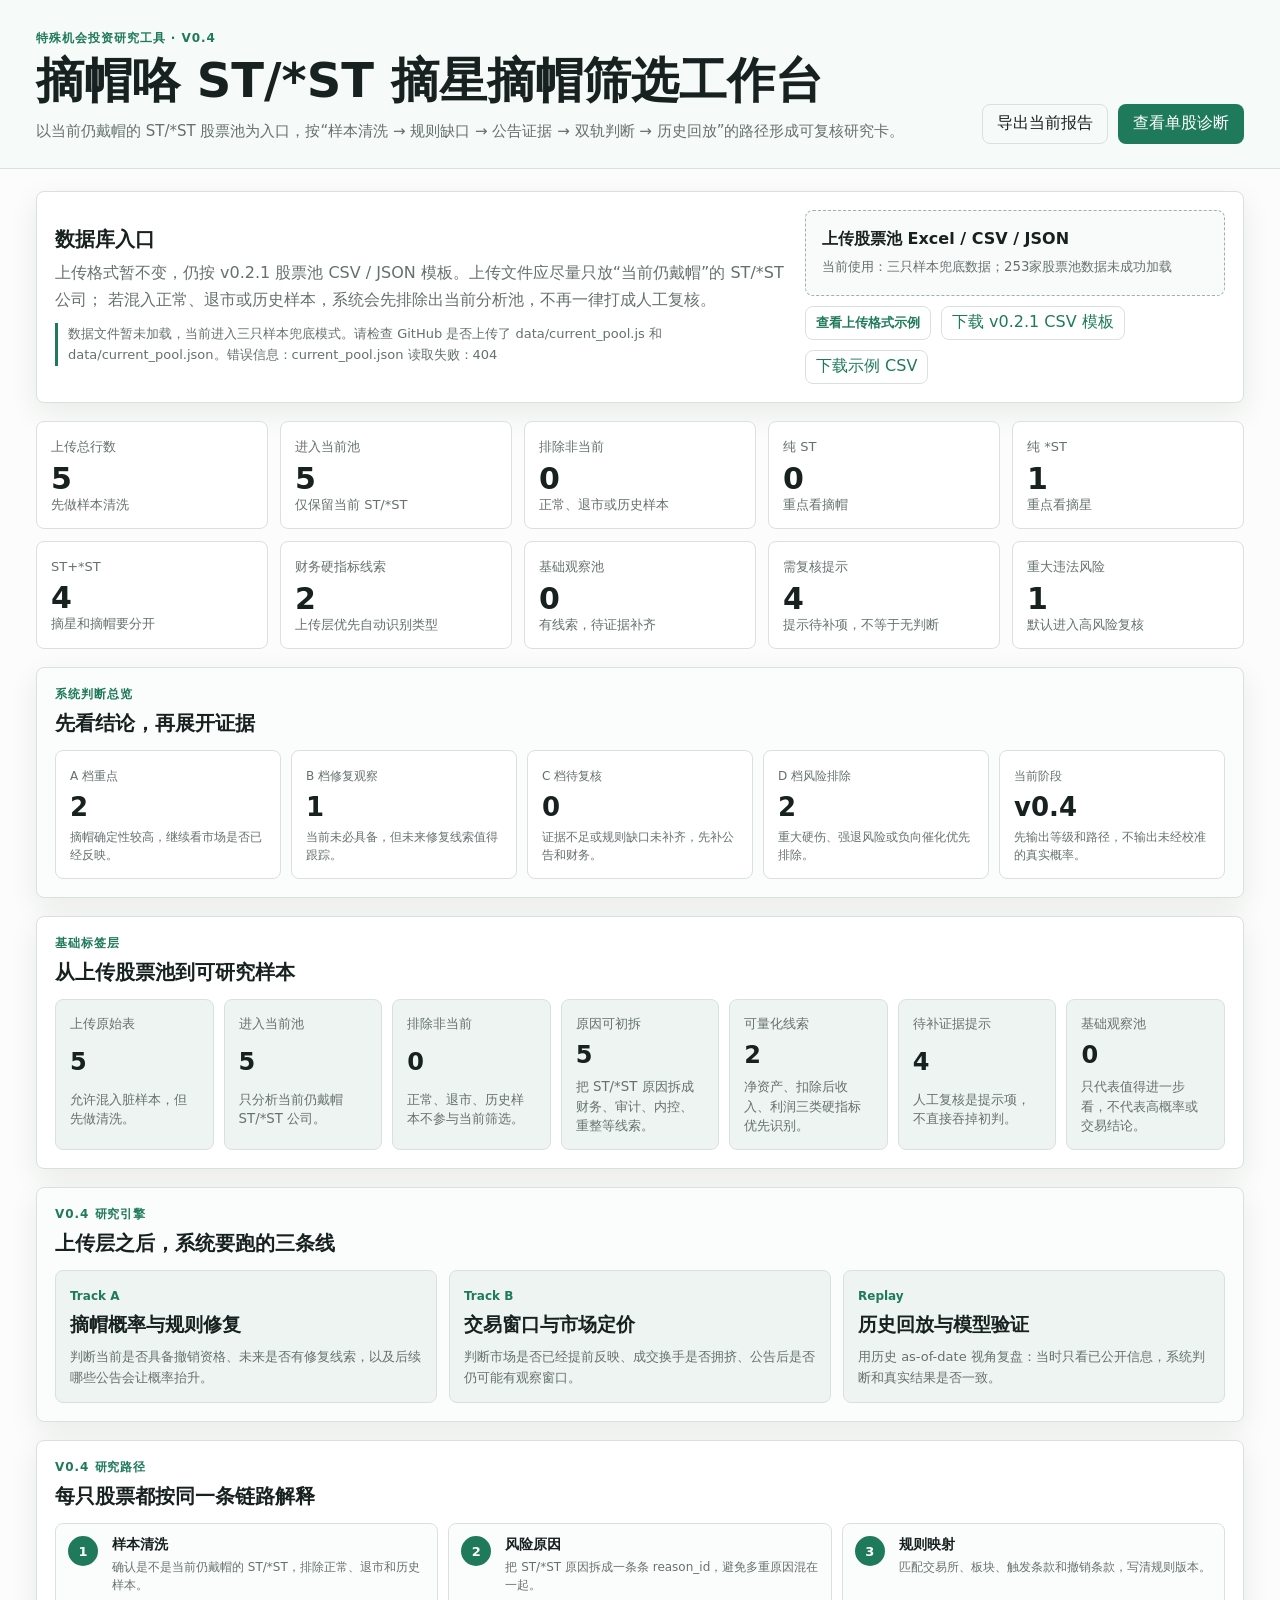
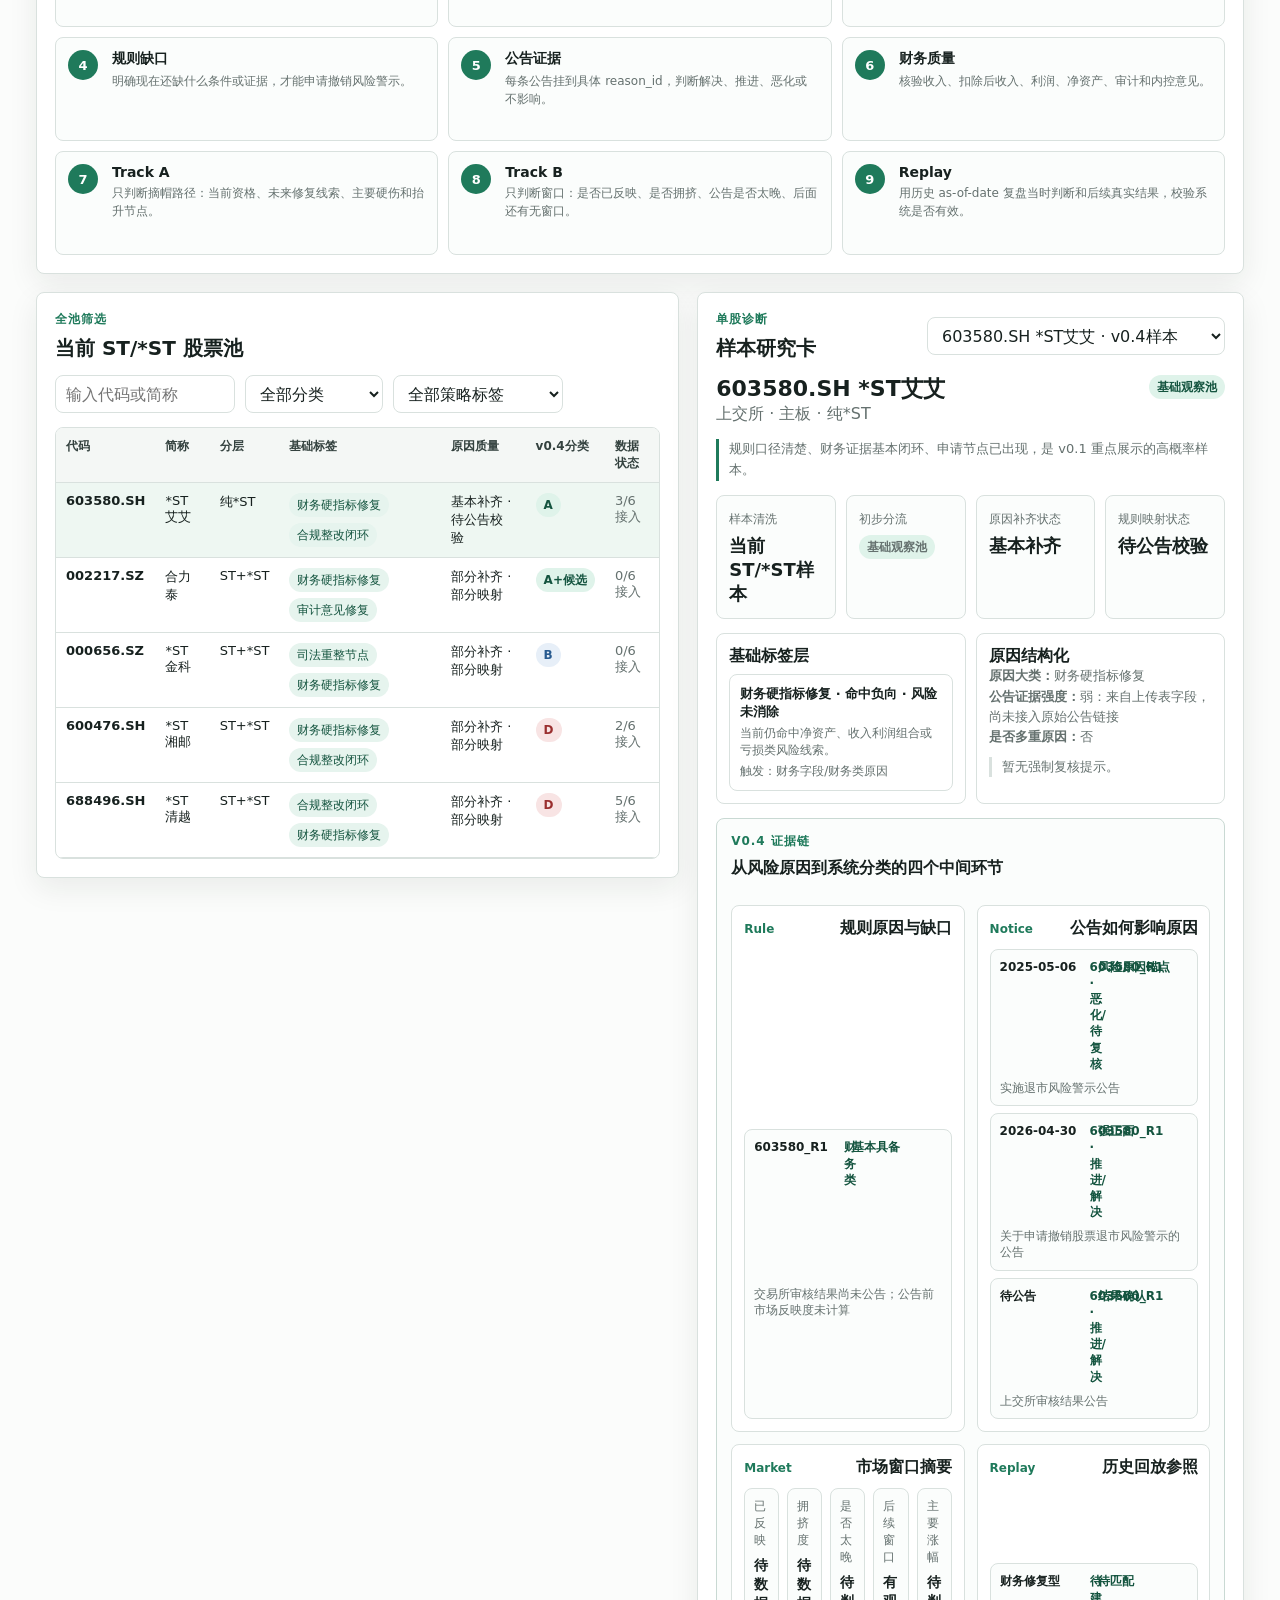
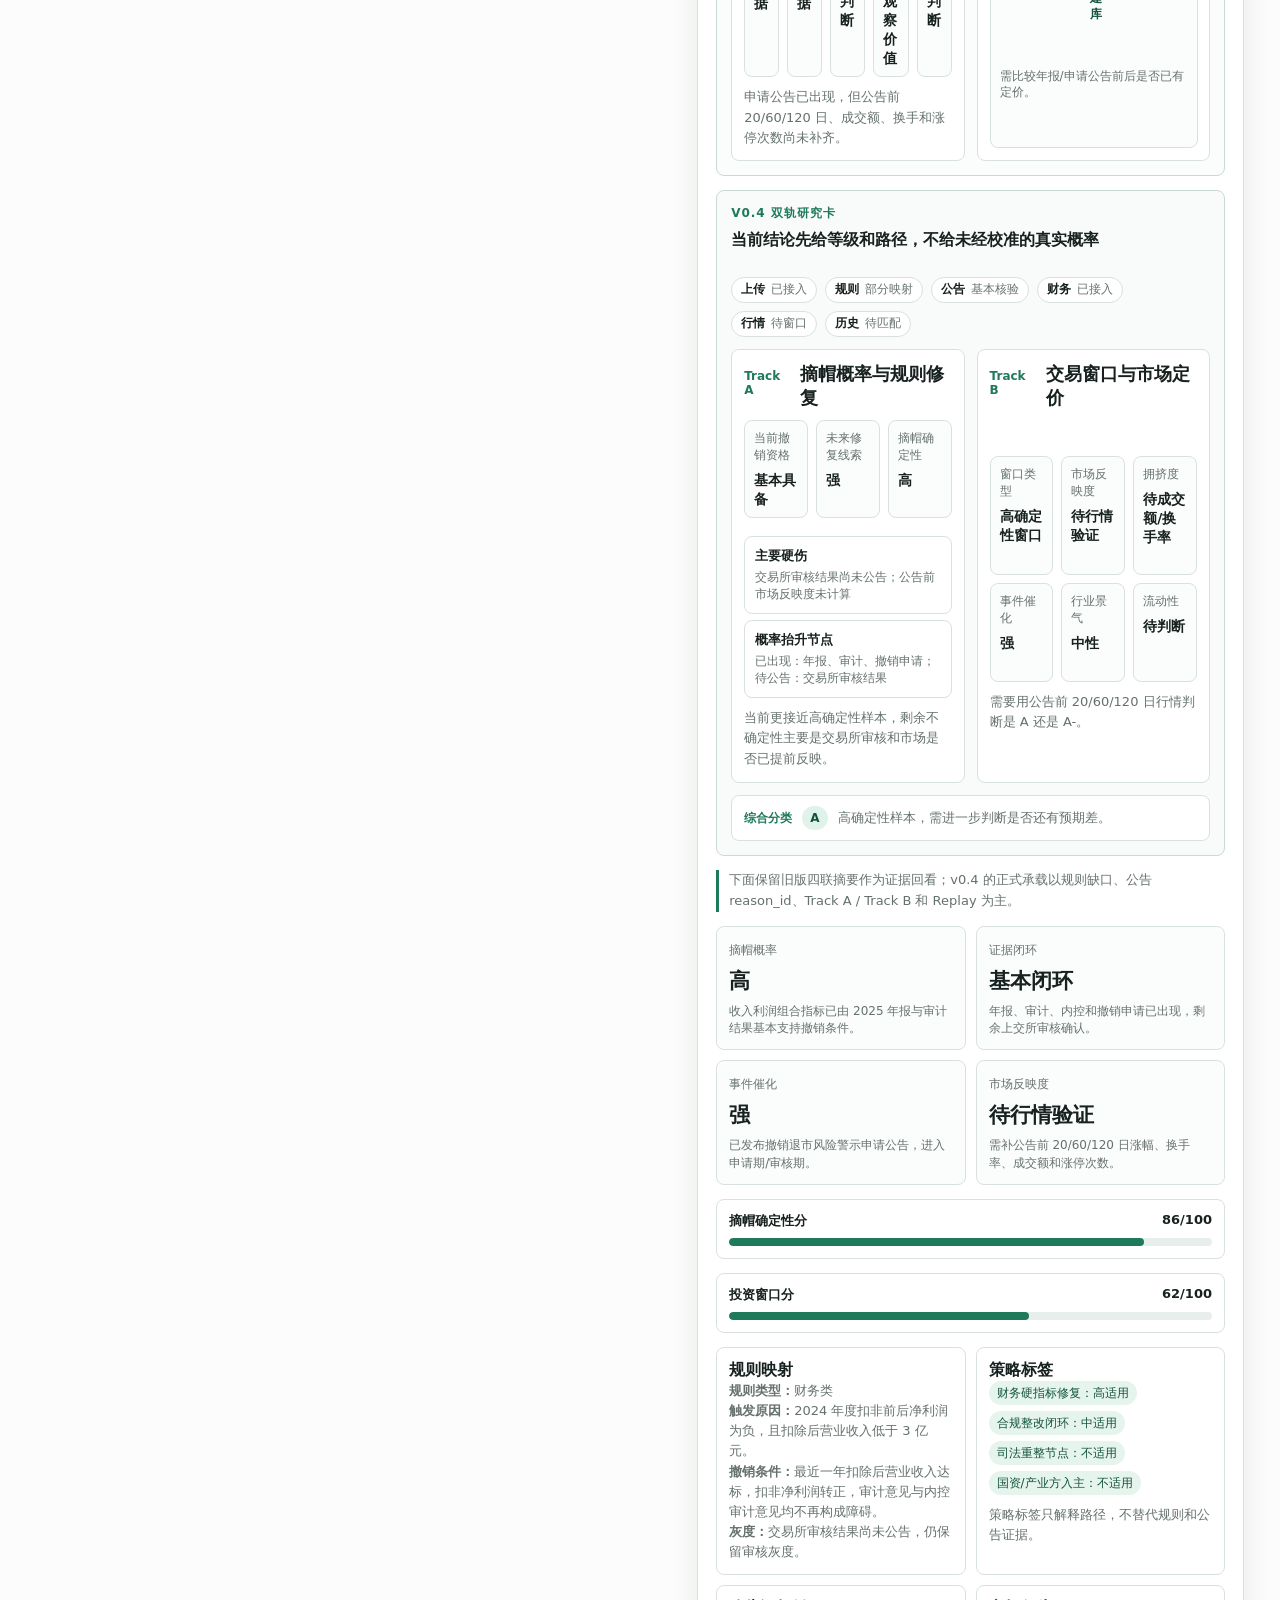
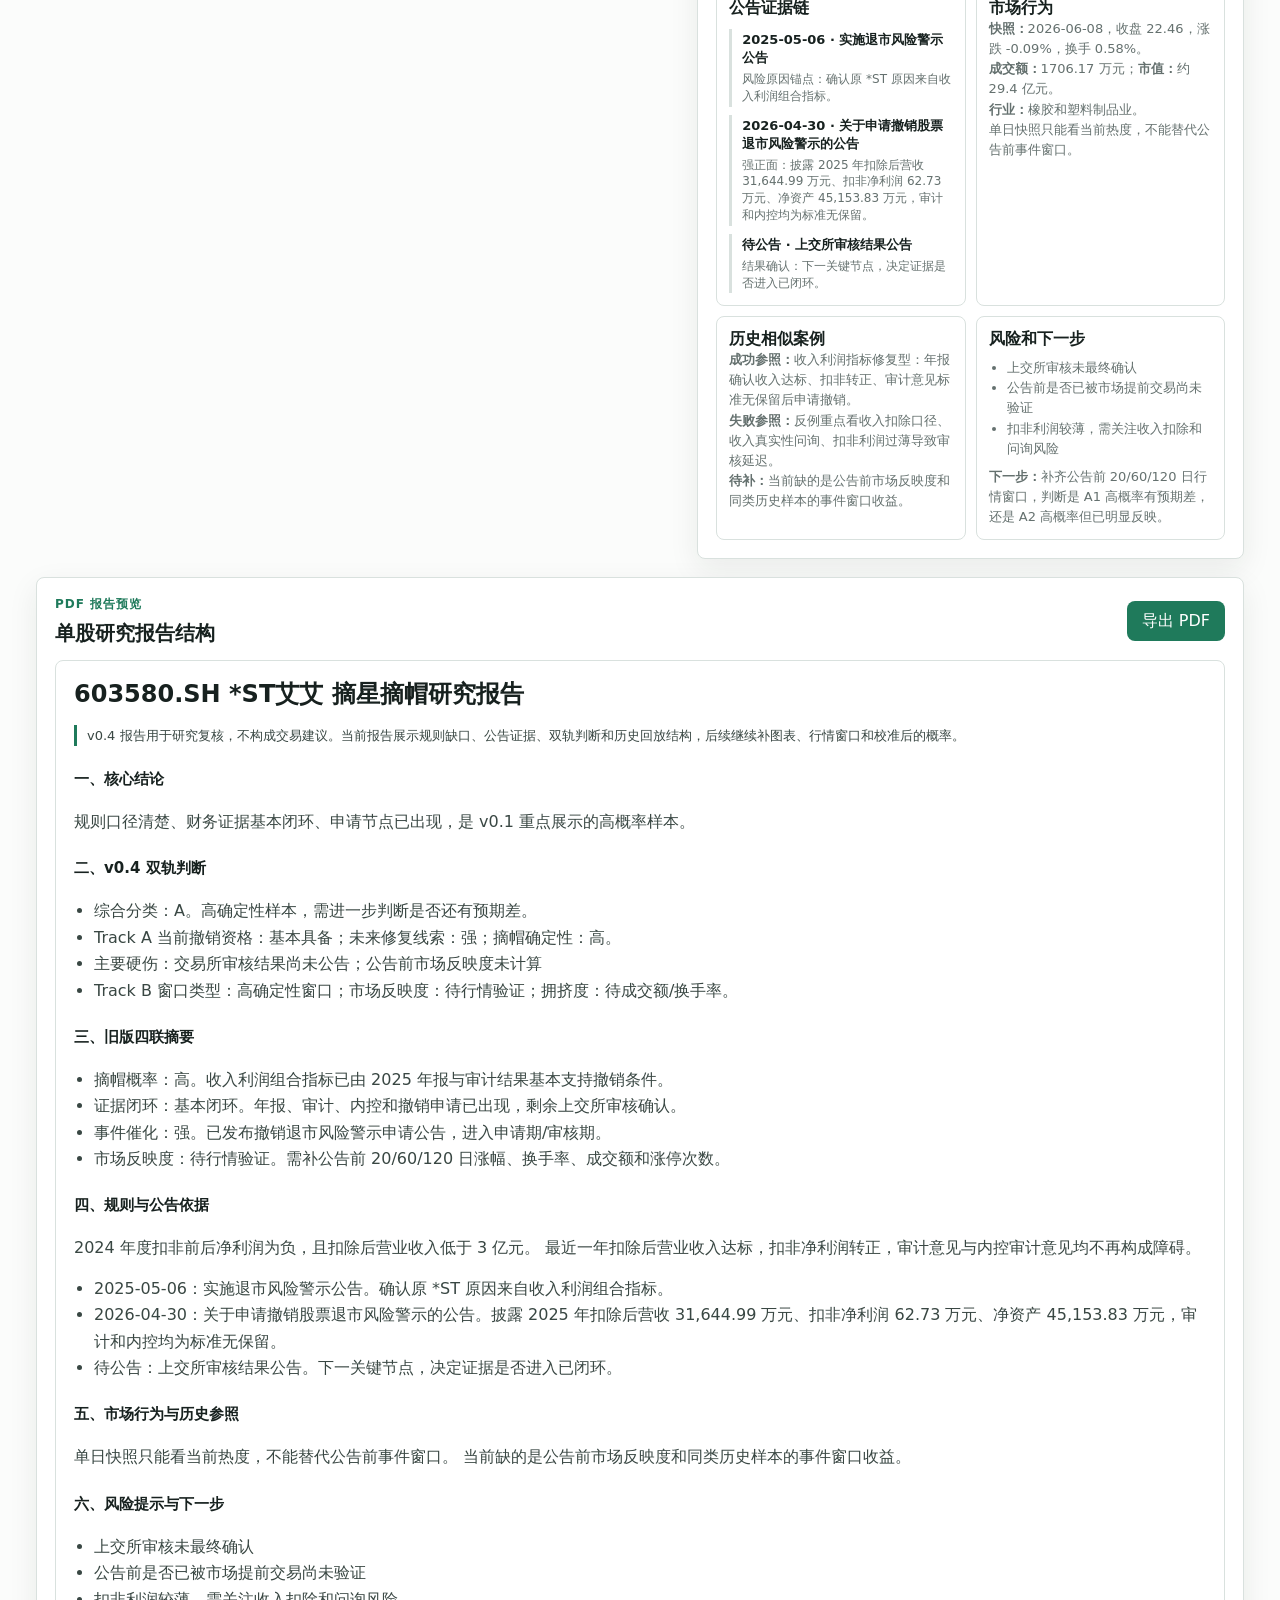
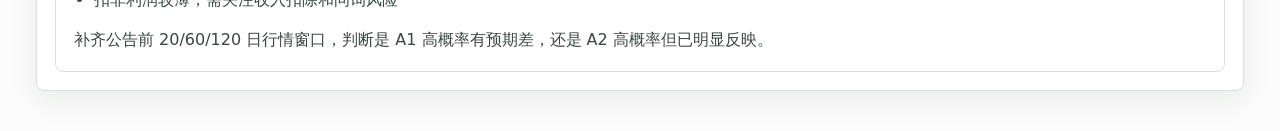
==== index.html @ 973bc94d "Add files via upload" ====
<!doctype html>
<html lang="zh-CN">
  <head>
    <meta charset="utf-8" />
    <meta name="viewport" content="width=device-width, initial-scale=1" />
    <title>摘帽咯 v0.4 研究工作台</title>
    <link rel="stylesheet" href="./styles.css?v=20260612v4" />
  </head>
  <body>
    <header class="topbar">
      <div>
        <p class="eyebrow">特殊机会投资研究工具 · v0.4</p>
        <h1>摘帽咯 ST/*ST 摘星摘帽筛选工作台</h1>
        <p class="subtitle">
          以当前仍戴帽的 ST/*ST 股票池为入口，按“样本清洗 → 规则缺口 → 公告证据 → 双轨判断 → 历史回放”的路径形成可复核研究卡。
        </p>
      </div>
      <div class="topbar-actions">
        <button class="ghost-button" id="printReportBtn" type="button">导出当前报告</button>
        <a class="primary-button" href="#single-stock">查看单股诊断</a>
      </div>
    </header>

    <main class="shell">
      <section class="panel upload-panel" aria-labelledby="uploadTitle">
        <div>
          <h2 id="uploadTitle">数据库入口</h2>
          <p>
            上传格式暂不变，仍按 v0.2.1 股票池 CSV / JSON 模板。上传文件应尽量只放“当前仍戴帽”的 ST/*ST 公司；
            若混入正常、退市或历史样本，系统会先排除出当前分析池，不再一律打成人工复核。
          </p>
        </div>
        <div class="upload-side">
          <label class="upload-box">
            <input id="fileInput" type="file" accept=".xlsx,.xls,.csv,.json" />
            <span>上传股票池 Excel / CSV / JSON</span>
            <small id="uploadStatus">当前使用：A股ST股统计_原始快照_2026-06-05.xlsx 抽取数据</small>
          </label>
          <div class="upload-links">
            <a class="template-link" href="./upload-format.html" target="_blank">查看上传格式示例</a>
            <button class="template-link template-button" id="downloadTemplateBtn" type="button">下载 v0.2.1 CSV 模板</button>
            <button class="template-link template-button" id="downloadExampleBtn" type="button">下载示例 CSV</button>
          </div>
        </div>
      </section>

      <section class="kpi-grid" id="kpiGrid" aria-label="股票池概览"></section>

      <section class="workflow-band overview-band" aria-labelledby="overviewTitle">
        <div class="section-heading">
          <p class="eyebrow">系统判断总览</p>
          <h2 id="overviewTitle">先看结论，再展开证据</h2>
        </div>
        <div class="overview-grid" id="systemOverview"></div>
      </section>

      <section class="workflow-band" aria-labelledby="workflowTitle">
        <div class="section-heading">
          <p class="eyebrow">基础标签层</p>
          <h2 id="workflowTitle">从上传股票池到可研究样本</h2>
        </div>
        <div class="funnel" id="funnel"></div>
      </section>

      <section class="workflow-band engine-band" aria-labelledby="engineTitle">
        <div class="section-heading">
          <p class="eyebrow">v0.4 研究引擎</p>
          <h2 id="engineTitle">上传层之后，系统要跑的三条线</h2>
        </div>
        <div class="engine-grid">
          <div class="engine-card">
            <span>Track A</span>
            <h3>摘帽概率与规则修复</h3>
            <p>判断当前是否具备撤销资格、未来是否有修复线索，以及后续哪些公告会让概率抬升。</p>
          </div>
          <div class="engine-card">
            <span>Track B</span>
            <h3>交易窗口与市场定价</h3>
            <p>判断市场是否已经提前反映、成交换手是否拥挤、公告后是否仍可能有观察窗口。</p>
          </div>
          <div class="engine-card">
            <span>Replay</span>
            <h3>历史回放与模型验证</h3>
            <p>用历史 as-of-date 视角复盘：当时只看已公开信息，系统判断和真实结果是否一致。</p>
          </div>
        </div>
      </section>

      <section class="workflow-band research-path-band" aria-labelledby="pathTitle">
        <div class="section-heading">
          <p class="eyebrow">v0.4 研究路径</p>
          <h2 id="pathTitle">每只股票都按同一条链路解释</h2>
        </div>
        <div class="path-grid" id="researchPath"></div>
      </section>

      <section class="work-grid">
        <section class="panel table-panel" aria-labelledby="poolTitle">
          <div class="section-heading row-heading">
            <div>
              <p class="eyebrow">全池筛选</p>
              <h2 id="poolTitle">当前 ST/*ST 股票池</h2>
            </div>
            <div class="filters">
              <input id="searchInput" type="search" placeholder="输入代码或简称" />
              <select id="poolFilter">
                <option value="all">全部分类</option>
                <option value="observe">基础观察池</option>
                <option value="review">待人工复核池</option>
                <option value="risk">风险池</option>
                <option value="exclude">高风险排除池</option>
                <option value="archive">非当前样本</option>
              </select>
              <select id="strategyFilter">
                <option value="all">全部策略标签</option>
                <option value="财务硬指标修复">财务硬指标修复</option>
                <option value="司法重整节点">司法重整节点</option>
                <option value="合规整改闭环">合规整改闭环</option>
                <option value="重大违法风险观察">重大违法风险观察</option>
              </select>
            </div>
          </div>
          <div class="table-wrap">
            <table>
              <thead>
                <tr>
                  <th>代码</th>
                  <th>简称</th>
                  <th>分层</th>
                  <th>基础标签</th>
                  <th>原因质量</th>
                  <th>v0.4分类</th>
                  <th>数据状态</th>
                </tr>
              </thead>
              <tbody id="poolTable"></tbody>
            </table>
          </div>
        </section>

        <section class="panel detail-panel" id="single-stock" aria-labelledby="detailTitle">
          <div class="section-heading row-heading">
            <div>
              <p class="eyebrow">单股诊断</p>
              <h2 id="detailTitle">样本研究卡</h2>
            </div>
            <select id="stockSelect" aria-label="选择股票"></select>
          </div>
          <div id="detailContent"></div>
        </section>
      </section>

      <section class="panel report-panel" aria-labelledby="reportTitle">
        <div class="section-heading row-heading">
          <div>
            <p class="eyebrow">PDF 报告预览</p>
            <h2 id="reportTitle">单股研究报告结构</h2>
          </div>
          <button class="primary-button" id="printReportBtnBottom" type="button">导出 PDF</button>
        </div>
        <div id="reportPreview" class="report-preview"></div>
      </section>
    </main>

    <script src="./data/current_pool.js?v=20260612v4"></script>
    <script src="./main.js?v=20260612v4"></script>
  </body>
</html>
---- styles.css ----
:root {
  --ink: #17211f;
  --muted: #65716f;
  --line: #d9e1de;
  --paper: #fbfcfb;
  --panel: #ffffff;
  --soft: #eef4f1;
  --green: #1f7a5b;
  --green-dark: #14543f;
  --blue: #275a8f;
  --amber: #9a6b18;
  --red: #9a2f2f;
  --shadow: 0 10px 30px rgba(23, 33, 31, 0.08);
}

* {
  box-sizing: border-box;
}

html {
  scroll-behavior: smooth;
}

body {
  margin: 0;
  color: var(--ink);
  background: var(--paper);
  font-family:
    Inter, "PingFang SC", "Microsoft YaHei", "Noto Sans CJK SC", system-ui,
    sans-serif;
  letter-spacing: 0;
}

button,
input,
select {
  font: inherit;
}

.topbar {
  display: flex;
  align-items: flex-end;
  justify-content: space-between;
  gap: 24px;
  padding: 30px 36px 24px;
  border-bottom: 1px solid var(--line);
  background: #f6faf8;
}

h1,
h2,
h3,
p {
  margin: 0;
}

h1 {
  max-width: 980px;
  font-size: clamp(30px, 4vw, 48px);
  line-height: 1.08;
  font-weight: 760;
}

h2 {
  font-size: 20px;
  line-height: 1.25;
}

h3 {
  font-size: 16px;
  line-height: 1.3;
}

.subtitle {
  max-width: 980px;
  margin-top: 12px;
  color: var(--muted);
  font-size: 15px;
  line-height: 1.65;
}

.eyebrow {
  margin-bottom: 8px;
  color: var(--green);
  font-size: 12px;
  font-weight: 760;
  letter-spacing: 0.08em;
  text-transform: uppercase;
}

.topbar-actions,
.filters,
.row-heading {
  display: flex;
  align-items: center;
  gap: 10px;
}

.topbar-actions {
  flex-wrap: wrap;
  justify-content: flex-end;
}

.primary-button,
.ghost-button {
  display: inline-flex;
  min-height: 40px;
  align-items: center;
  justify-content: center;
  border-radius: 8px;
  padding: 0 14px;
  border: 1px solid transparent;
  cursor: pointer;
  text-decoration: none;
  white-space: nowrap;
}

.primary-button {
  color: #fff;
  background: var(--green);
}

.primary-button:hover {
  background: var(--green-dark);
}

.ghost-button {
  color: var(--ink);
  background: transparent;
  border-color: var(--line);
}

.ghost-button:hover {
  background: var(--soft);
}

.shell {
  display: grid;
  gap: 18px;
  padding: 22px 36px 40px;
}

.panel,
.workflow-band {
  border: 1px solid var(--line);
  border-radius: 8px;
  background: var(--panel);
  box-shadow: var(--shadow);
}

.panel {
  padding: 18px;
}

.upload-panel {
  display: grid;
  grid-template-columns: minmax(0, 1fr) minmax(280px, 420px);
  gap: 18px;
  align-items: center;
}

.upload-panel p {
  margin-top: 8px;
  color: var(--muted);
  line-height: 1.65;
}

.upload-box {
  display: grid;
  gap: 8px;
  min-height: 86px;
  align-content: center;
  padding: 16px;
  border: 1px dashed #9ab4aa;
  border-radius: 8px;
  background: #f8fbfa;
  cursor: pointer;
}

.upload-box input {
  position: absolute;
  width: 1px;
  height: 1px;
  opacity: 0;
  pointer-events: none;
}

.upload-box span {
  font-weight: 720;
}

.upload-box small {
  color: var(--muted);
  line-height: 1.4;
}

.upload-side {
  display: grid;
  gap: 10px;
}

.upload-links {
  display: flex;
  flex-wrap: wrap;
  gap: 10px;
}

.template-link {
  display: inline-flex;
  min-height: 34px;
  align-items: center;
  justify-content: center;
  border: 1px solid var(--line);
  border-radius: 8px;
  padding: 0 10px;
  color: var(--green);
  background: #fff;
  font-size: 13px;
  font-weight: 700;
  text-decoration: none;
}

.template-button {
  font: inherit;
  cursor: pointer;
}

.template-link:hover {
  text-decoration: underline;
}

.kpi-grid {
  display: grid;
  grid-template-columns: repeat(5, minmax(150px, 1fr));
  gap: 12px;
}

.kpi {
  min-height: 104px;
  border: 1px solid var(--line);
  border-radius: 8px;
  background: #fff;
  padding: 14px;
}

.kpi strong {
  display: block;
  margin-top: 8px;
  font-size: 30px;
  line-height: 1;
}

.kpi span {
  color: var(--muted);
  font-size: 13px;
}

.workflow-band {
  padding: 18px;
}

.overview-band {
  background: #fbfdfc;
}

.overview-grid {
  display: grid;
  grid-template-columns: repeat(5, minmax(140px, 1fr));
  gap: 10px;
}

.overview-card {
  min-height: 118px;
  border: 1px solid var(--line);
  border-radius: 8px;
  padding: 14px;
  background: #fff;
}

.overview-card span {
  color: var(--muted);
  font-size: 12px;
}

.overview-card strong {
  display: block;
  margin-top: 8px;
  font-size: 26px;
  line-height: 1.1;
}

.overview-card p {
  margin-top: 8px;
  color: var(--muted);
  font-size: 12px;
  line-height: 1.45;
}

.engine-band {
  background: #fbfdfc;
}

.engine-grid {
  display: grid;
  grid-template-columns: repeat(3, minmax(0, 1fr));
  gap: 12px;
}

.engine-card {
  min-height: 132px;
  border: 1px solid var(--line);
  border-radius: 8px;
  padding: 14px;
  background: var(--soft);
}

.engine-card span,
.track-title span,
.classification-strip span {
  color: var(--green);
  font-size: 12px;
  font-weight: 800;
}

.engine-card h3 {
  margin-top: 8px;
  font-size: 19px;
}

.engine-card p {
  margin-top: 10px;
  color: var(--muted);
  font-size: 13px;
  line-height: 1.6;
}

.research-path-band {
  background: #fff;
}

.path-grid {
  display: grid;
  grid-template-columns: repeat(3, minmax(0, 1fr));
  gap: 10px;
}

.path-step {
  display: grid;
  grid-template-columns: 34px minmax(0, 1fr);
  gap: 10px;
  min-height: 104px;
  border: 1px solid var(--line);
  border-radius: 8px;
  padding: 12px;
  background: #fbfdfc;
}

.path-step b {
  display: inline-flex;
  width: 30px;
  height: 30px;
  align-items: center;
  justify-content: center;
  border-radius: 999px;
  color: #fff;
  background: var(--green);
  font-size: 13px;
}

.path-step strong {
  display: block;
  font-size: 14px;
}

.path-step p {
  margin-top: 5px;
  color: var(--muted);
  font-size: 12px;
  line-height: 1.45;
}

.section-heading {
  margin-bottom: 14px;
}

.row-heading {
  justify-content: space-between;
  gap: 14px;
  flex-wrap: wrap;
}

.funnel {
  display: grid;
  grid-template-columns: repeat(auto-fit, minmax(140px, 1fr));
  gap: 10px;
}

.funnel-step {
  display: grid;
  gap: 8px;
  min-height: 116px;
  padding: 14px;
  border: 1px solid var(--line);
  border-radius: 8px;
  background: var(--soft);
}

.funnel-step b {
  font-size: 24px;
}

.funnel-step small {
  color: var(--muted);
  line-height: 1.45;
}

.work-grid {
  display: grid;
  grid-template-columns: minmax(540px, 1fr) minmax(420px, 0.85fr);
  gap: 18px;
  align-items: start;
}

.filters {
  flex-wrap: wrap;
}

.filters input,
.filters select,
#stockSelect {
  min-height: 38px;
  border: 1px solid var(--line);
  border-radius: 8px;
  padding: 0 10px;
  background: #fff;
  color: var(--ink);
}

.filters input {
  width: 180px;
}

.table-wrap {
  overflow: auto;
  max-height: 560px;
  border: 1px solid var(--line);
  border-radius: 8px;
}

table {
  width: 100%;
  border-collapse: collapse;
  font-size: 13px;
}

th,
td {
  padding: 10px 10px;
  border-bottom: 1px solid var(--line);
  text-align: left;
  vertical-align: top;
}

thead th {
  position: sticky;
  top: 0;
  z-index: 1;
  background: #f4f7f5;
  color: #34423f;
  font-size: 12px;
}

tbody tr {
  cursor: pointer;
}

tbody tr:hover,
tbody tr.active-row {
  background: #eef7f2;
}

.tag-list {
  display: flex;
  flex-wrap: wrap;
  gap: 6px;
}

.tag,
.badge {
  display: inline-flex;
  align-items: center;
  min-height: 24px;
  border-radius: 999px;
  padding: 0 8px;
  font-size: 12px;
  line-height: 1;
  white-space: nowrap;
}

.tag {
  color: var(--green-dark);
  background: #e6f4ee;
}

.badge {
  font-weight: 700;
}

.badge-A {
  color: var(--green-dark);
  background: #dff3ea;
}

.badge-B {
  color: var(--blue);
  background: #e7eff8;
}

.badge-C {
  color: var(--amber);
  background: #f8efd9;
}

.badge-D {
  color: var(--red);
  background: #f8e4e4;
}

.badge-observe {
  color: var(--green-dark);
  background: #dff3ea;
}

.badge-review {
  color: var(--amber);
  background: #f8efd9;
}

.badge-risk {
  color: var(--red);
  background: #f8e4e4;
}

.badge-exclude {
  color: #6f1d1d;
  background: #f3d2d2;
}

.badge-archive {
  color: #4e5b58;
  background: #e7ecea;
}

.badge-neutral {
  color: var(--muted);
  background: #eef1f0;
}

.detail-stack {
  display: grid;
  gap: 14px;
}

.identity {
  display: grid;
  grid-template-columns: minmax(0, 1fr) auto;
  gap: 10px;
  align-items: start;
}

.identity h3 {
  font-size: 22px;
}

.muted {
  color: var(--muted);
}

.verdict-grid {
  display: grid;
  grid-template-columns: repeat(2, minmax(0, 1fr));
  gap: 10px;
}

.verdict {
  min-height: 118px;
  border: 1px solid var(--line);
  border-radius: 8px;
  padding: 12px;
  background: #fbfdfc;
}

.verdict span {
  color: var(--muted);
  font-size: 12px;
}

.verdict strong {
  display: block;
  margin-top: 8px;
  font-size: 21px;
}

.verdict p {
  margin-top: 8px;
  color: var(--muted);
  font-size: 12px;
  line-height: 1.45;
}

.score-row {
  display: grid;
  gap: 8px;
  padding: 12px;
  border: 1px solid var(--line);
  border-radius: 8px;
  background: #fff;
}

.score-label {
  display: flex;
  justify-content: space-between;
  font-size: 13px;
  font-weight: 700;
}

.bar {
  height: 8px;
  overflow: hidden;
  border-radius: 999px;
  background: #e8eeeb;
}

.bar > i {
  display: block;
  height: 100%;
  border-radius: inherit;
  background: var(--green);
}

.info-grid {
  display: grid;
  grid-template-columns: repeat(2, minmax(0, 1fr));
  gap: 10px;
}

.info-block {
  border: 1px solid var(--line);
  border-radius: 8px;
  padding: 12px;
  background: #fff;
}

.info-block p,
.info-block li {
  color: var(--muted);
  font-size: 13px;
  line-height: 1.55;
}

.info-block ul {
  margin: 8px 0 0;
  padding-left: 18px;
}

.auto-grid {
  display: grid;
  grid-template-columns: repeat(4, minmax(0, 1fr));
  gap: 10px;
}

.auto-card {
  border: 1px solid var(--line);
  border-radius: 8px;
  padding: 12px;
  background: #fbfdfc;
}

.auto-card span {
  color: var(--muted);
  font-size: 12px;
}

.auto-card strong {
  display: block;
  margin-top: 6px;
  font-size: 18px;
}

.v3-card {
  display: grid;
  gap: 12px;
  border: 1px solid #c9d9d3;
  border-radius: 8px;
  padding: 14px;
  background: #f8fbfa;
}

.v4-chain {
  display: grid;
  gap: 12px;
  border: 1px solid #c9d9d3;
  border-radius: 8px;
  padding: 14px;
  background: #fbfdfc;
}

.chain-grid {
  display: grid;
  grid-template-columns: repeat(2, minmax(0, 1fr));
  gap: 12px;
}

.chain-card {
  display: grid;
  gap: 10px;
  border: 1px solid var(--line);
  border-radius: 8px;
  padding: 12px;
  background: #fff;
}

.chain-head {
  display: flex;
  align-items: baseline;
  justify-content: space-between;
  gap: 10px;
}

.chain-head span {
  color: var(--green);
  font-size: 12px;
  font-weight: 800;
}

.chain-head strong {
  font-size: 16px;
}

.compact-table {
  display: grid;
  gap: 7px;
}

.compact-row {
  display: grid;
  grid-template-columns: 82px minmax(0, 1fr) 90px;
  gap: 8px;
  border: 1px solid var(--line);
  border-radius: 8px;
  padding: 9px;
  background: #fbfdfc;
}

.compact-row b,
.compact-row span,
.compact-row em {
  min-width: 0;
  font-size: 12px;
  line-height: 1.35;
}

.compact-row b {
  color: var(--ink);
}

.compact-row span {
  color: var(--green-dark);
  font-style: normal;
  font-weight: 700;
}

.compact-row em {
  grid-column: 1 / -1;
  color: var(--muted);
  font-style: normal;
}

.market-summary-grid {
  display: grid;
  grid-template-columns: repeat(5, minmax(0, 1fr));
  gap: 8px;
}

.chain-note {
  color: var(--muted);
  font-size: 13px;
  line-height: 1.55;
}

.data-status-row {
  display: flex;
  flex-wrap: wrap;
  gap: 8px;
}

.status-pill {
  display: inline-flex;
  min-height: 26px;
  align-items: center;
  gap: 6px;
  border: 1px solid var(--line);
  border-radius: 999px;
  padding: 0 9px;
  background: #fff;
  color: var(--muted);
  font-size: 12px;
}

.status-pill b {
  color: var(--ink);
}

.track-grid {
  display: grid;
  grid-template-columns: repeat(2, minmax(0, 1fr));
  gap: 12px;
}

.track-card {
  display: grid;
  gap: 10px;
  border: 1px solid var(--line);
  border-radius: 8px;
  padding: 12px;
  background: #fff;
}

.track-title {
  display: flex;
  align-items: baseline;
  justify-content: space-between;
  gap: 10px;
}

.track-title strong {
  font-size: 18px;
}

.track-metrics {
  display: grid;
  grid-template-columns: repeat(3, minmax(0, 1fr));
  gap: 8px;
}

.mini-metric {
  min-height: 72px;
  border: 1px solid var(--line);
  border-radius: 8px;
  padding: 9px;
  background: #fbfdfc;
}

.mini-metric span {
  display: block;
  color: var(--muted);
  font-size: 12px;
}

.mini-metric strong {
  display: block;
  margin-top: 7px;
  font-size: 14px;
  line-height: 1.35;
}

.track-summary {
  color: var(--muted);
  font-size: 13px;
  line-height: 1.6;
}

.classification-strip {
  display: flex;
  align-items: center;
  gap: 10px;
  border: 1px solid var(--line);
  border-radius: 8px;
  padding: 10px 12px;
  background: #fff;
}

.classification-strip p {
  color: var(--muted);
  font-size: 13px;
  line-height: 1.5;
}

.mini-list {
  display: grid;
  gap: 6px;
  margin-top: 8px;
}

.signal-row {
  display: grid;
  gap: 4px;
  border: 1px solid var(--line);
  border-radius: 8px;
  padding: 10px;
  background: #fff;
}

.signal-row strong {
  font-size: 13px;
}

.signal-row span {
  color: var(--muted);
  font-size: 12px;
  line-height: 1.4;
}

.reason-list {
  display: grid;
  gap: 8px;
  margin-top: 10px;
}

.reason-item {
  border-left: 3px solid var(--line);
  padding-left: 10px;
  color: var(--muted);
  font-size: 13px;
  line-height: 1.55;
}

.timeline {
  display: grid;
  gap: 8px;
  margin-top: 10px;
}

.timeline-item {
  border-left: 3px solid var(--line);
  padding: 2px 0 2px 10px;
}

.timeline-item strong {
  display: block;
  font-size: 13px;
}

.timeline-item span {
  display: block;
  margin-top: 4px;
  color: var(--muted);
  font-size: 12px;
  line-height: 1.4;
}

.report-panel {
  scroll-margin-top: 20px;
}

.report-preview {
  display: grid;
  gap: 14px;
  border: 1px solid var(--line);
  border-radius: 8px;
  padding: 18px;
  background: #fff;
}

.report-preview h3 {
  font-size: 24px;
}

.report-preview h4 {
  margin: 10px 0 6px;
  font-size: 15px;
}

.report-preview p,
.report-preview li {
  color: #394743;
  line-height: 1.65;
}

.report-preview ul {
  margin: 0;
  padding-left: 20px;
}

.note {
  border-left: 3px solid var(--green);
  padding-left: 10px;
  color: var(--muted);
  font-size: 13px;
  line-height: 1.6;
}

@media (max-width: 1180px) {
  .kpi-grid,
  .overview-grid,
  .funnel {
    grid-template-columns: repeat(2, minmax(0, 1fr));
  }

  .work-grid,
  .upload-panel,
  .engine-grid,
  .track-grid,
  .path-grid,
  .chain-grid,
  .market-summary-grid {
    grid-template-columns: 1fr;
  }
}

@media (max-width: 720px) {
  .topbar,
  .shell {
    padding-left: 16px;
    padding-right: 16px;
  }

  .topbar {
    align-items: stretch;
    flex-direction: column;
  }

  .topbar-actions {
    justify-content: flex-start;
  }

  .kpi-grid,
  .funnel,
  .verdict-grid,
  .info-grid,
  .auto-grid,
  .track-metrics {
    grid-template-columns: 1fr;
  }

  .compact-row {
    grid-template-columns: 1fr;
  }

  .filters {
    width: 100%;
  }

  .filters input,
  .filters select {
    width: 100%;
  }
}

@media print {
  body {
    background: #fff;
  }

  .topbar,
  .upload-panel,
  .kpi-grid,
  .workflow-band,
  .work-grid,
  .report-panel .row-heading {
    display: none !important;
  }

  .shell {
    padding: 0;
  }

  .panel,
  .report-preview {
    border: 0;
    box-shadow: none;
  }

  .report-preview {
    padding: 0;
  }
}
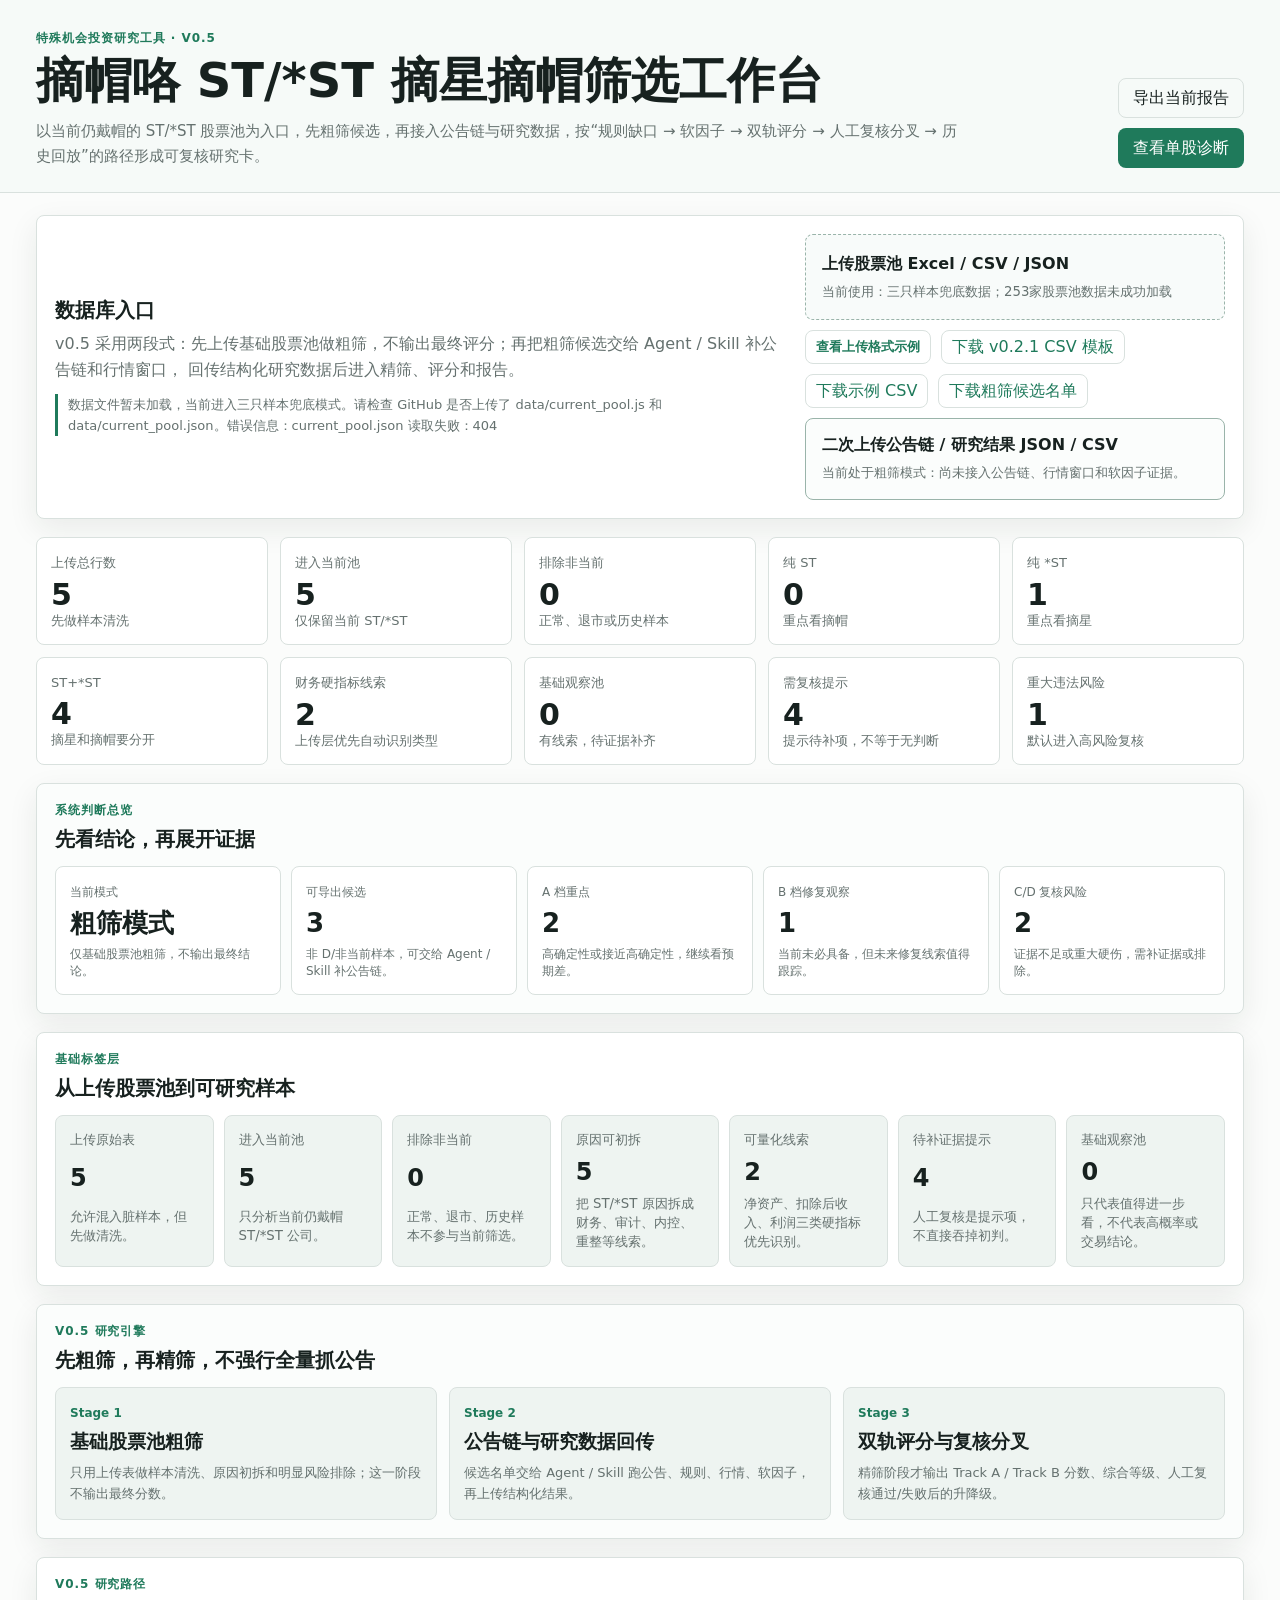
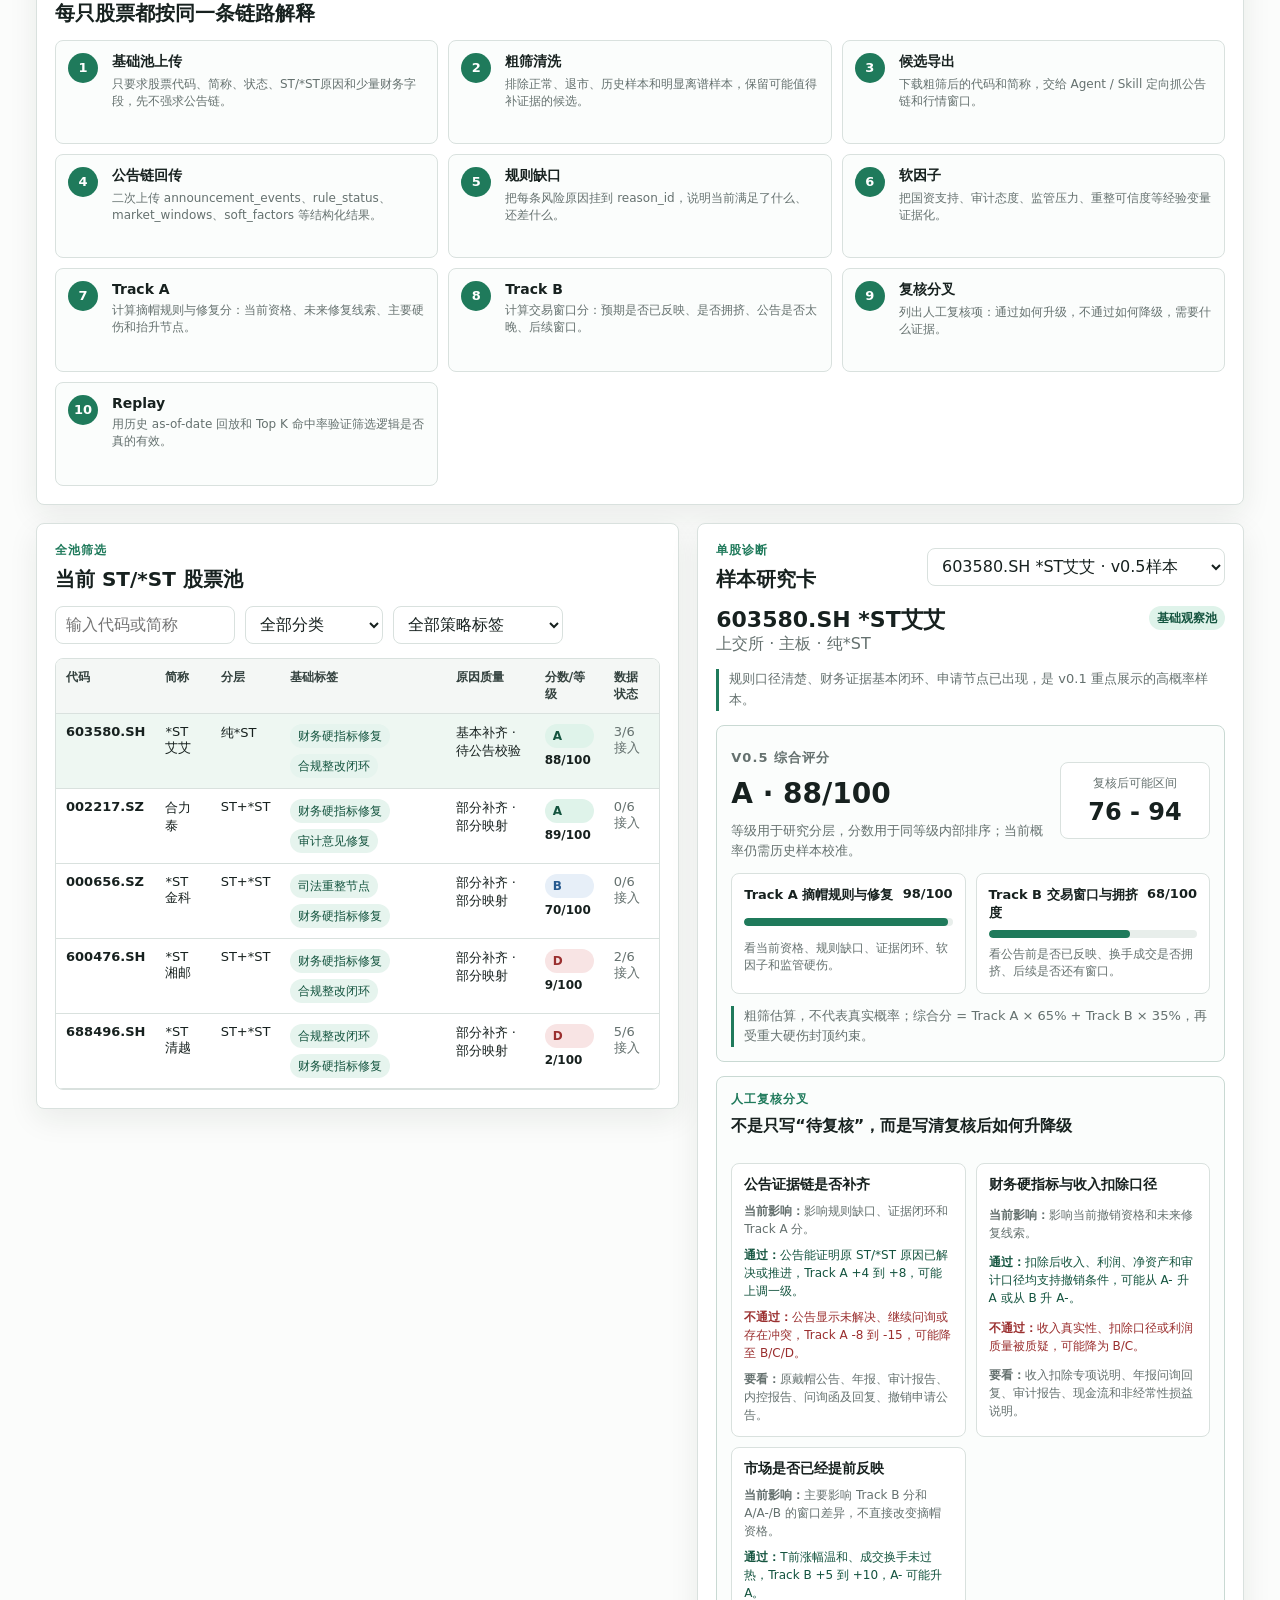
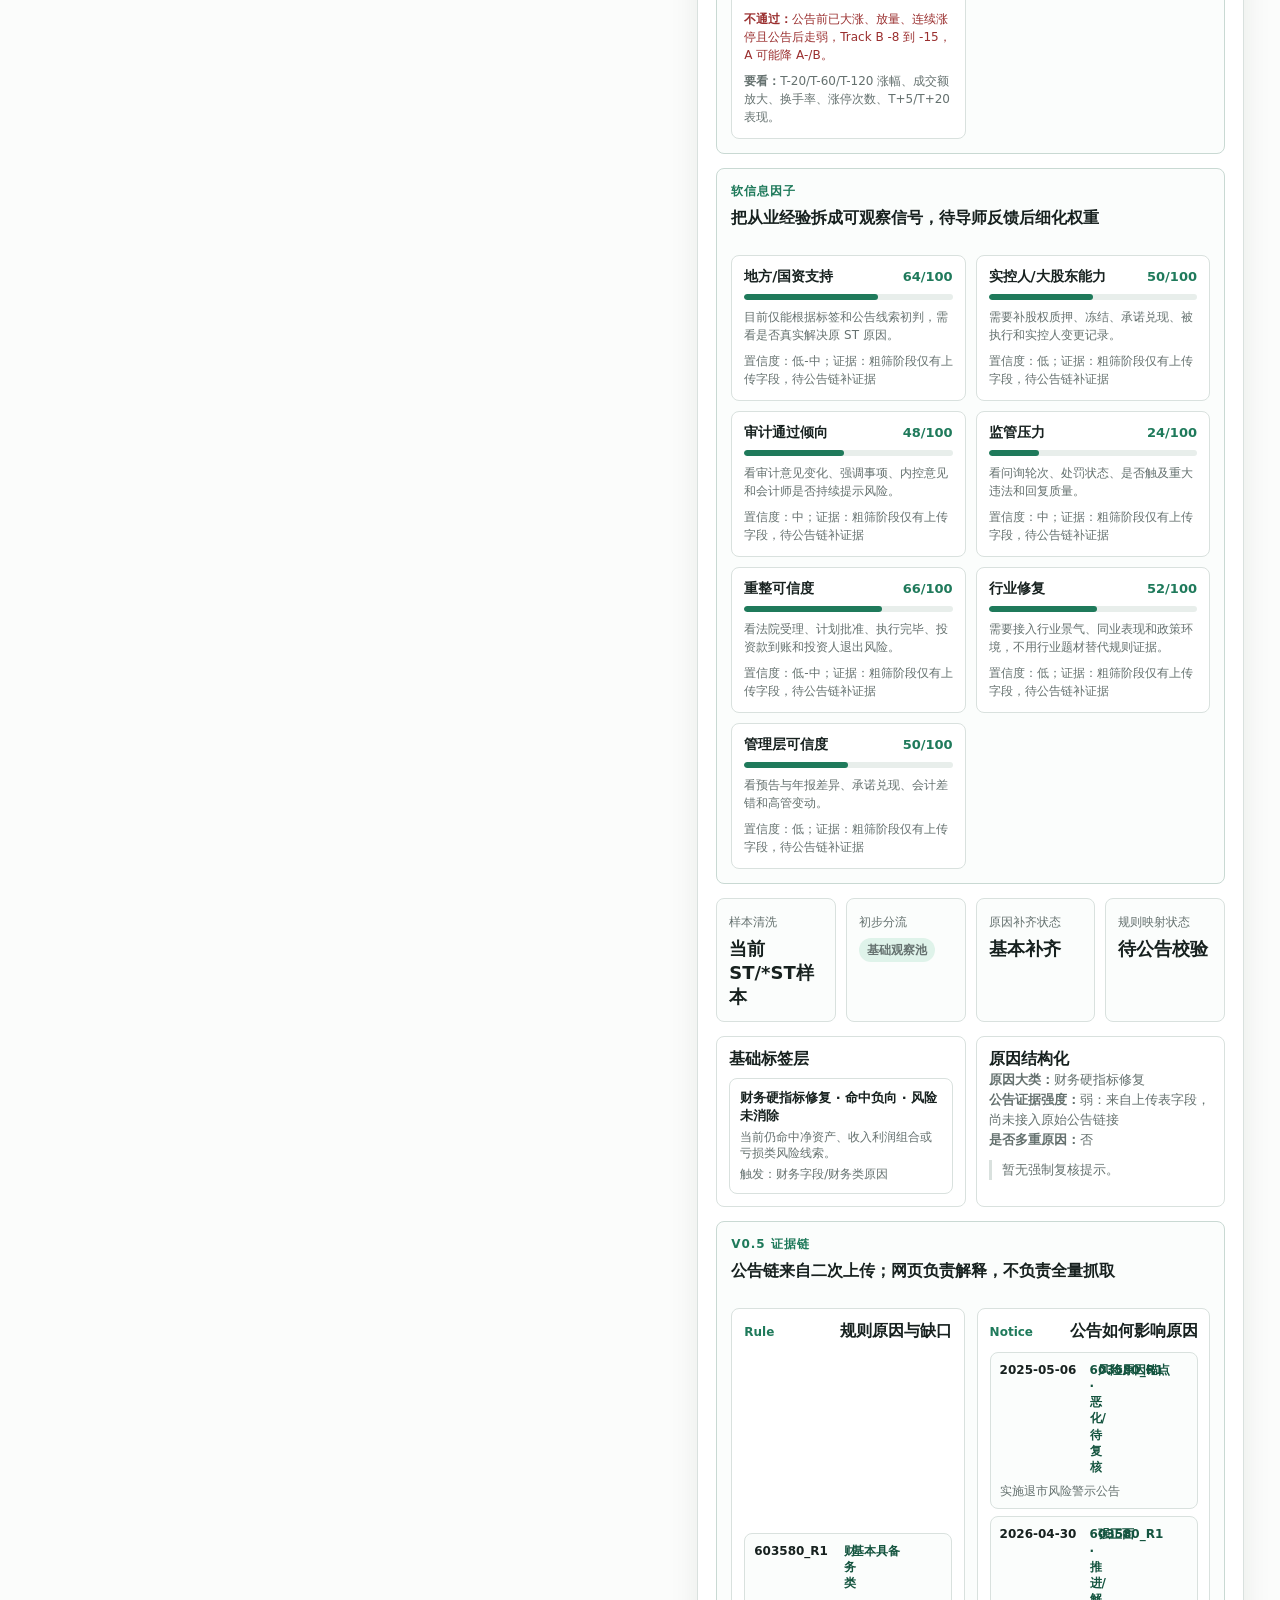
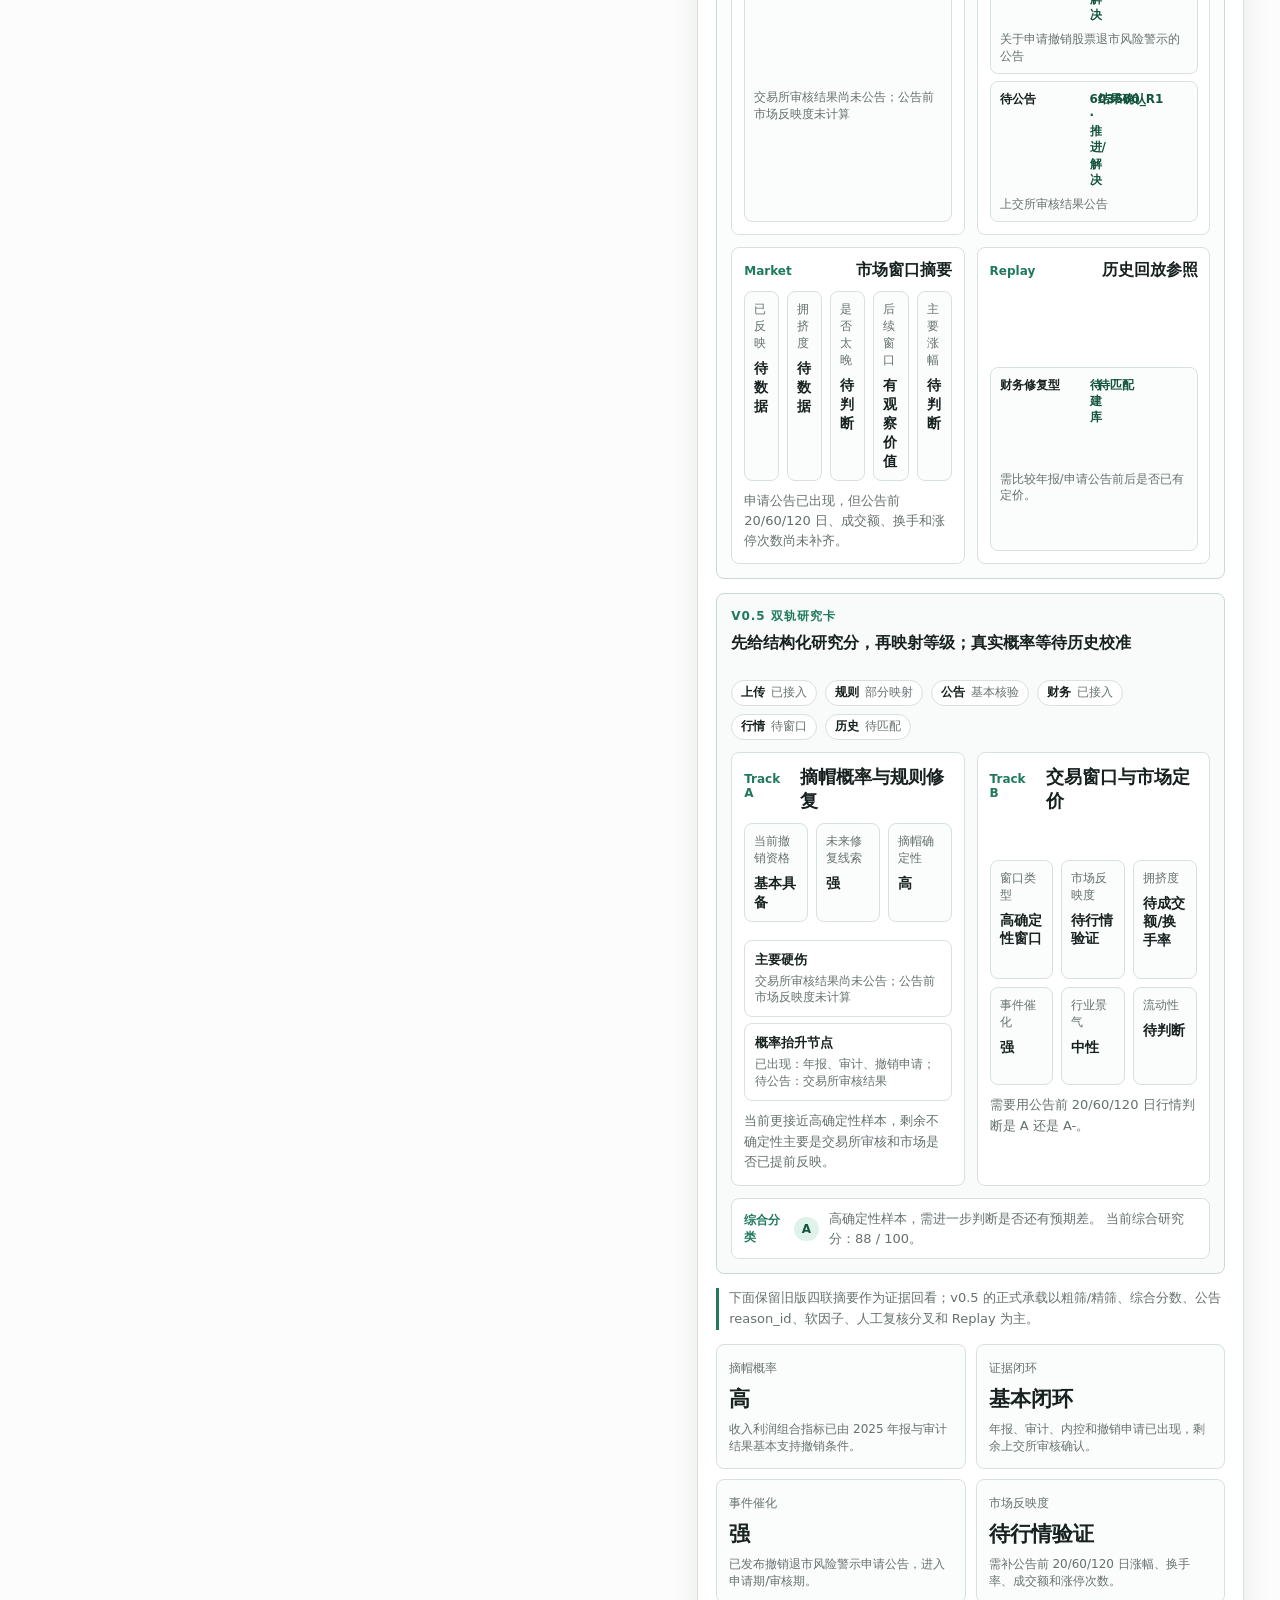
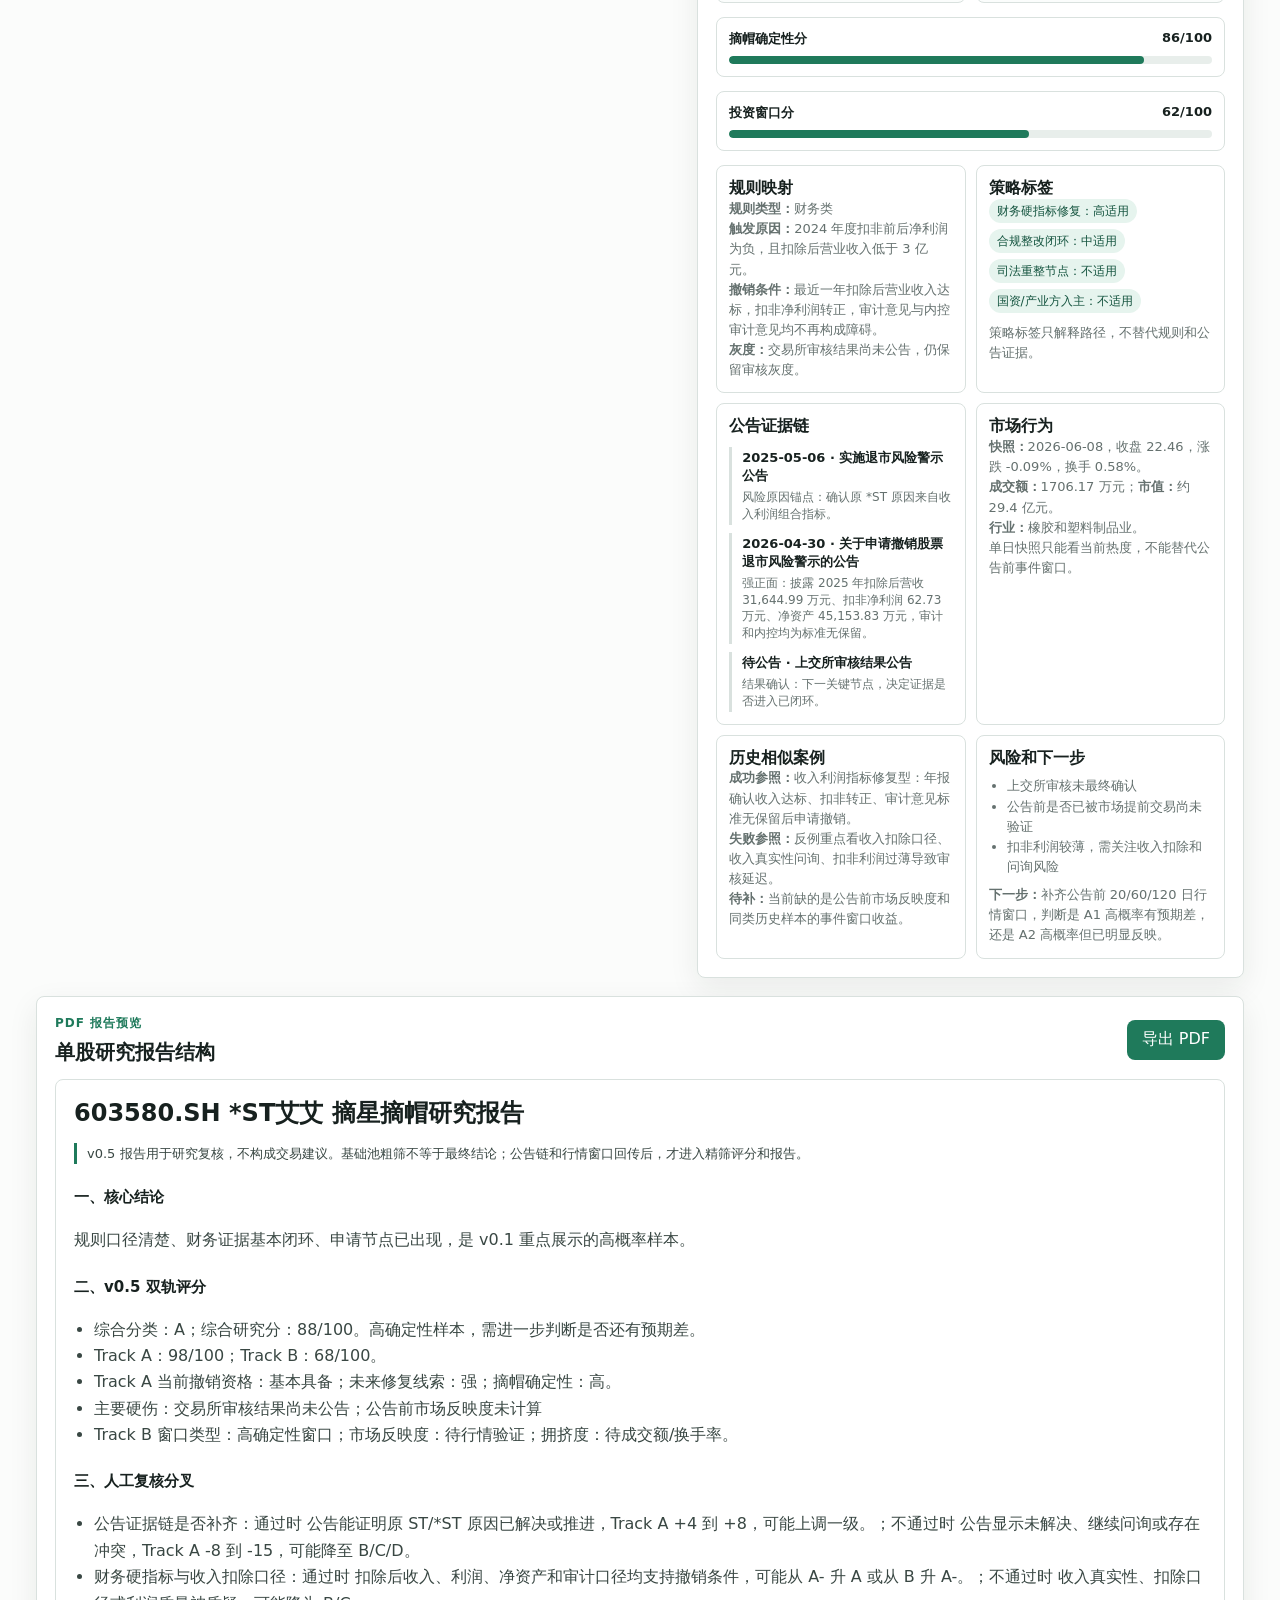
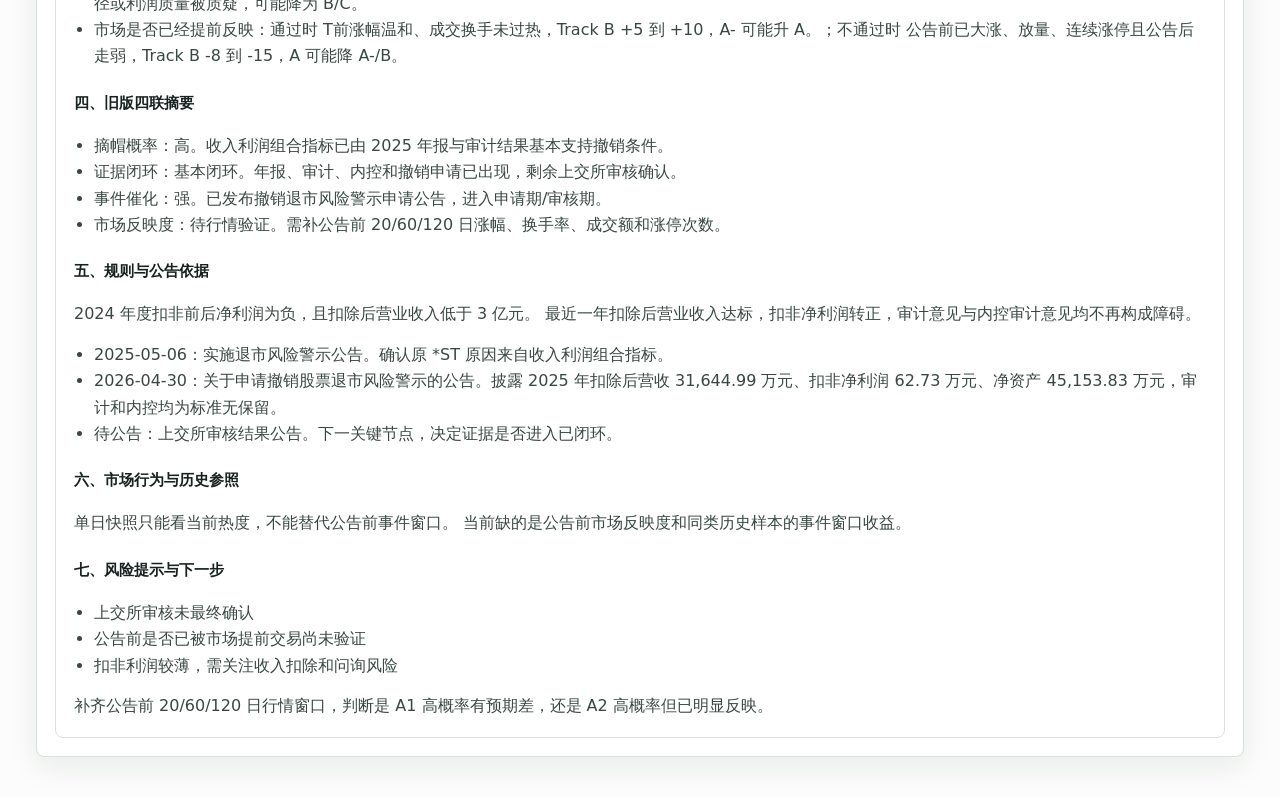
==== commit 60717fe5: "Add files via upload" ====
--- a/index.html
+++ b/index.html
@@ -3,16 +3,16 @@
   <head>
     <meta charset="utf-8" />
     <meta name="viewport" content="width=device-width, initial-scale=1" />
-    <title>摘帽咯 v0.4 研究工作台</title>
-    <link rel="stylesheet" href="./styles.css?v=20260612v4" />
+    <title>摘帽咯 v0.5 研究工作台</title>
+    <link rel="stylesheet" href="./styles.css?v=20260615v5" />
   </head>
   <body>
     <header class="topbar">
       <div>
-        <p class="eyebrow">特殊机会投资研究工具 · v0.4</p>
+        <p class="eyebrow">特殊机会投资研究工具 · v0.5</p>
         <h1>摘帽咯 ST/*ST 摘星摘帽筛选工作台</h1>
         <p class="subtitle">
-          以当前仍戴帽的 ST/*ST 股票池为入口，按“样本清洗 → 规则缺口 → 公告证据 → 双轨判断 → 历史回放”的路径形成可复核研究卡。
+          以当前仍戴帽的 ST/*ST 股票池为入口，先粗筛候选，再接入公告链与研究数据，按“规则缺口 → 软因子 → 双轨评分 → 人工复核分叉 → 历史回放”的路径形成可复核研究卡。
         </p>
       </div>
       <div class="topbar-actions">
@@ -26,8 +26,8 @@
         <div>
           <h2 id="uploadTitle">数据库入口</h2>
           <p>
-            上传格式暂不变，仍按 v0.2.1 股票池 CSV / JSON 模板。上传文件应尽量只放“当前仍戴帽”的 ST/*ST 公司；
-            若混入正常、退市或历史样本，系统会先排除出当前分析池，不再一律打成人工复核。
+            v0.5 采用两段式：先上传基础股票池做粗筛，不输出最终评分；再把粗筛候选交给 Agent / Skill 补公告链和行情窗口，
+            回传结构化研究数据后进入精筛、评分和报告。
           </p>
         </div>
         <div class="upload-side">
@@ -40,7 +40,13 @@
             <a class="template-link" href="./upload-format.html" target="_blank">查看上传格式示例</a>
             <button class="template-link template-button" id="downloadTemplateBtn" type="button">下载 v0.2.1 CSV 模板</button>
             <button class="template-link template-button" id="downloadExampleBtn" type="button">下载示例 CSV</button>
+            <button class="template-link template-button" id="downloadCandidatesBtn" type="button">下载粗筛候选名单</button>
           </div>
+          <label class="upload-box secondary-upload">
+            <input id="evidenceInput" type="file" accept=".json,.csv" />
+            <span>二次上传公告链 / 研究结果 JSON / CSV</span>
+            <small id="evidenceStatus">当前处于粗筛模式：尚未接入公告链、行情窗口和软因子证据。</small>
+          </label>
         </div>
       </section>
 
@@ -64,31 +70,31 @@
 
       <section class="workflow-band engine-band" aria-labelledby="engineTitle">
         <div class="section-heading">
-          <p class="eyebrow">v0.4 研究引擎</p>
-          <h2 id="engineTitle">上传层之后，系统要跑的三条线</h2>
+          <p class="eyebrow">v0.5 研究引擎</p>
+          <h2 id="engineTitle">先粗筛，再精筛，不强行全量抓公告</h2>
         </div>
         <div class="engine-grid">
           <div class="engine-card">
-            <span>Track A</span>
-            <h3>摘帽概率与规则修复</h3>
-            <p>判断当前是否具备撤销资格、未来是否有修复线索，以及后续哪些公告会让概率抬升。</p>
+            <span>Stage 1</span>
+            <h3>基础股票池粗筛</h3>
+            <p>只用上传表做样本清洗、原因初拆和明显风险排除；这一阶段不输出最终分数。</p>
           </div>
           <div class="engine-card">
-            <span>Track B</span>
-            <h3>交易窗口与市场定价</h3>
-            <p>判断市场是否已经提前反映、成交换手是否拥挤、公告后是否仍可能有观察窗口。</p>
+            <span>Stage 2</span>
+            <h3>公告链与研究数据回传</h3>
+            <p>候选名单交给 Agent / Skill 跑公告、规则、行情、软因子，再上传结构化结果。</p>
           </div>
           <div class="engine-card">
-            <span>Replay</span>
-            <h3>历史回放与模型验证</h3>
-            <p>用历史 as-of-date 视角复盘：当时只看已公开信息，系统判断和真实结果是否一致。</p>
+            <span>Stage 3</span>
+            <h3>双轨评分与复核分叉</h3>
+            <p>精筛阶段才输出 Track A / Track B 分数、综合等级、人工复核通过/失败后的升降级。</p>
           </div>
         </div>
       </section>
 
       <section class="workflow-band research-path-band" aria-labelledby="pathTitle">
         <div class="section-heading">
-          <p class="eyebrow">v0.4 研究路径</p>
+          <p class="eyebrow">v0.5 研究路径</p>
           <h2 id="pathTitle">每只股票都按同一条链路解释</h2>
         </div>
         <div class="path-grid" id="researchPath"></div>
@@ -129,7 +135,7 @@
                   <th>分层</th>
                   <th>基础标签</th>
                   <th>原因质量</th>
-                  <th>v0.4分类</th>
+                  <th>分数/等级</th>
                   <th>数据状态</th>
                 </tr>
               </thead>
@@ -162,7 +168,7 @@
       </section>
     </main>
 
-    <script src="./data/current_pool.js?v=20260612v4"></script>
-    <script src="./main.js?v=20260612v4"></script>
+    <script src="./data/current_pool.js?v=20260615v5"></script>
+    <script src="./main.js?v=20260615v5"></script>
   </body>
 </html>
--- a/styles.css
+++ b/styles.css
@@ -194,6 +194,12 @@
   line-height: 1.4;
 }
 
+.secondary-upload {
+  min-height: 72px;
+  border-style: solid;
+  background: #fbfdfc;
+}
+
 .upload-side {
   display: grid;
   gap: 10px;
@@ -617,6 +623,68 @@
   background: #fff;
 }
 
+.score-panel,
+.review-panel,
+.soft-panel {
+  display: grid;
+  gap: 12px;
+  border: 1px solid #c9d9d3;
+  border-radius: 8px;
+  padding: 14px;
+  background: #fbfdfc;
+}
+
+.score-main {
+  display: grid;
+  grid-template-columns: minmax(0, 1fr) auto;
+  gap: 14px;
+  align-items: center;
+}
+
+.score-main h3 {
+  font-size: 28px;
+}
+
+.score-main p {
+  margin-top: 8px;
+  color: var(--muted);
+  font-size: 13px;
+  line-height: 1.55;
+}
+
+.score-range {
+  min-width: 150px;
+  border: 1px solid var(--line);
+  border-radius: 8px;
+  padding: 12px;
+  background: #fff;
+  text-align: center;
+}
+
+.score-range span {
+  display: block;
+  color: var(--muted);
+  font-size: 12px;
+}
+
+.score-range strong {
+  display: block;
+  margin-top: 6px;
+  font-size: 24px;
+}
+
+.score-split {
+  display: grid;
+  grid-template-columns: repeat(2, minmax(0, 1fr));
+  gap: 10px;
+}
+
+.score-note {
+  color: var(--muted);
+  font-size: 12px;
+  line-height: 1.45;
+}
+
 .score-label {
   display: flex;
   justify-content: space-between;
@@ -638,6 +706,16 @@
   background: var(--green);
 }
 
+.table-score {
+  display: grid;
+  gap: 5px;
+  align-items: start;
+}
+
+.table-score b {
+  font-size: 12px;
+}
+
 .info-grid {
   display: grid;
   grid-template-columns: repeat(2, minmax(0, 1fr));
@@ -667,6 +745,61 @@
   display: grid;
   grid-template-columns: repeat(4, minmax(0, 1fr));
   gap: 10px;
+}
+
+.review-grid,
+.soft-grid {
+  display: grid;
+  grid-template-columns: repeat(2, minmax(0, 1fr));
+  gap: 10px;
+}
+
+.review-card,
+.soft-card {
+  display: grid;
+  gap: 8px;
+  border: 1px solid var(--line);
+  border-radius: 8px;
+  padding: 12px;
+  background: #fff;
+}
+
+.review-card strong,
+.soft-card strong {
+  font-size: 14px;
+}
+
+.review-card p,
+.soft-card p,
+.soft-card small {
+  color: var(--muted);
+  font-size: 12px;
+  line-height: 1.5;
+}
+
+.review-card .pass {
+  color: var(--green-dark);
+}
+
+.review-card .fail {
+  color: var(--red);
+}
+
+.soft-title {
+  display: flex;
+  justify-content: space-between;
+  gap: 10px;
+  align-items: baseline;
+}
+
+.soft-title span {
+  color: var(--green);
+  font-weight: 800;
+  font-size: 13px;
+}
+
+.soft-bar {
+  height: 6px;
 }
 
 .auto-card {
@@ -1000,6 +1133,9 @@
   .work-grid,
   .upload-panel,
   .engine-grid,
+  .score-split,
+  .review-grid,
+  .soft-grid,
   .track-grid,
   .path-grid,
   .chain-grid,
@@ -1029,6 +1165,7 @@
   .verdict-grid,
   .info-grid,
   .auto-grid,
+  .score-main,
   .track-metrics {
     grid-template-columns: 1fr;
   }
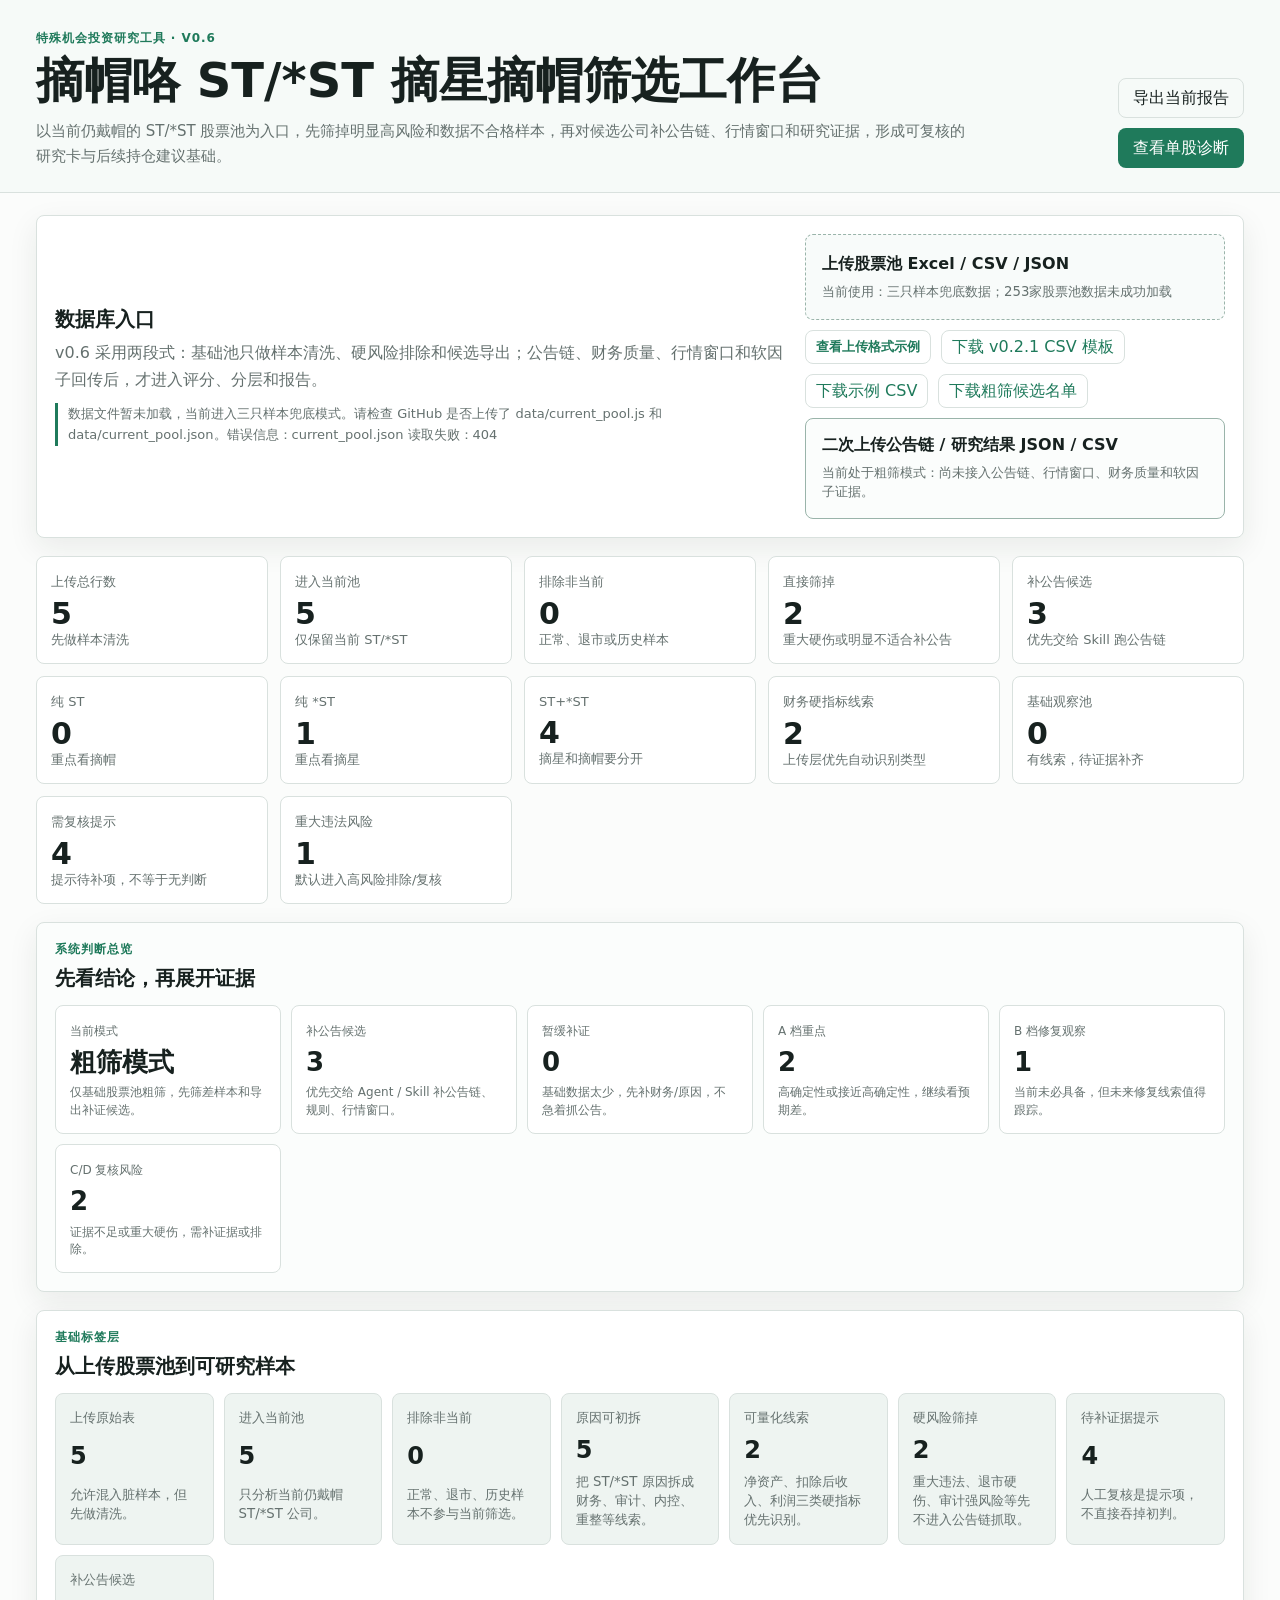
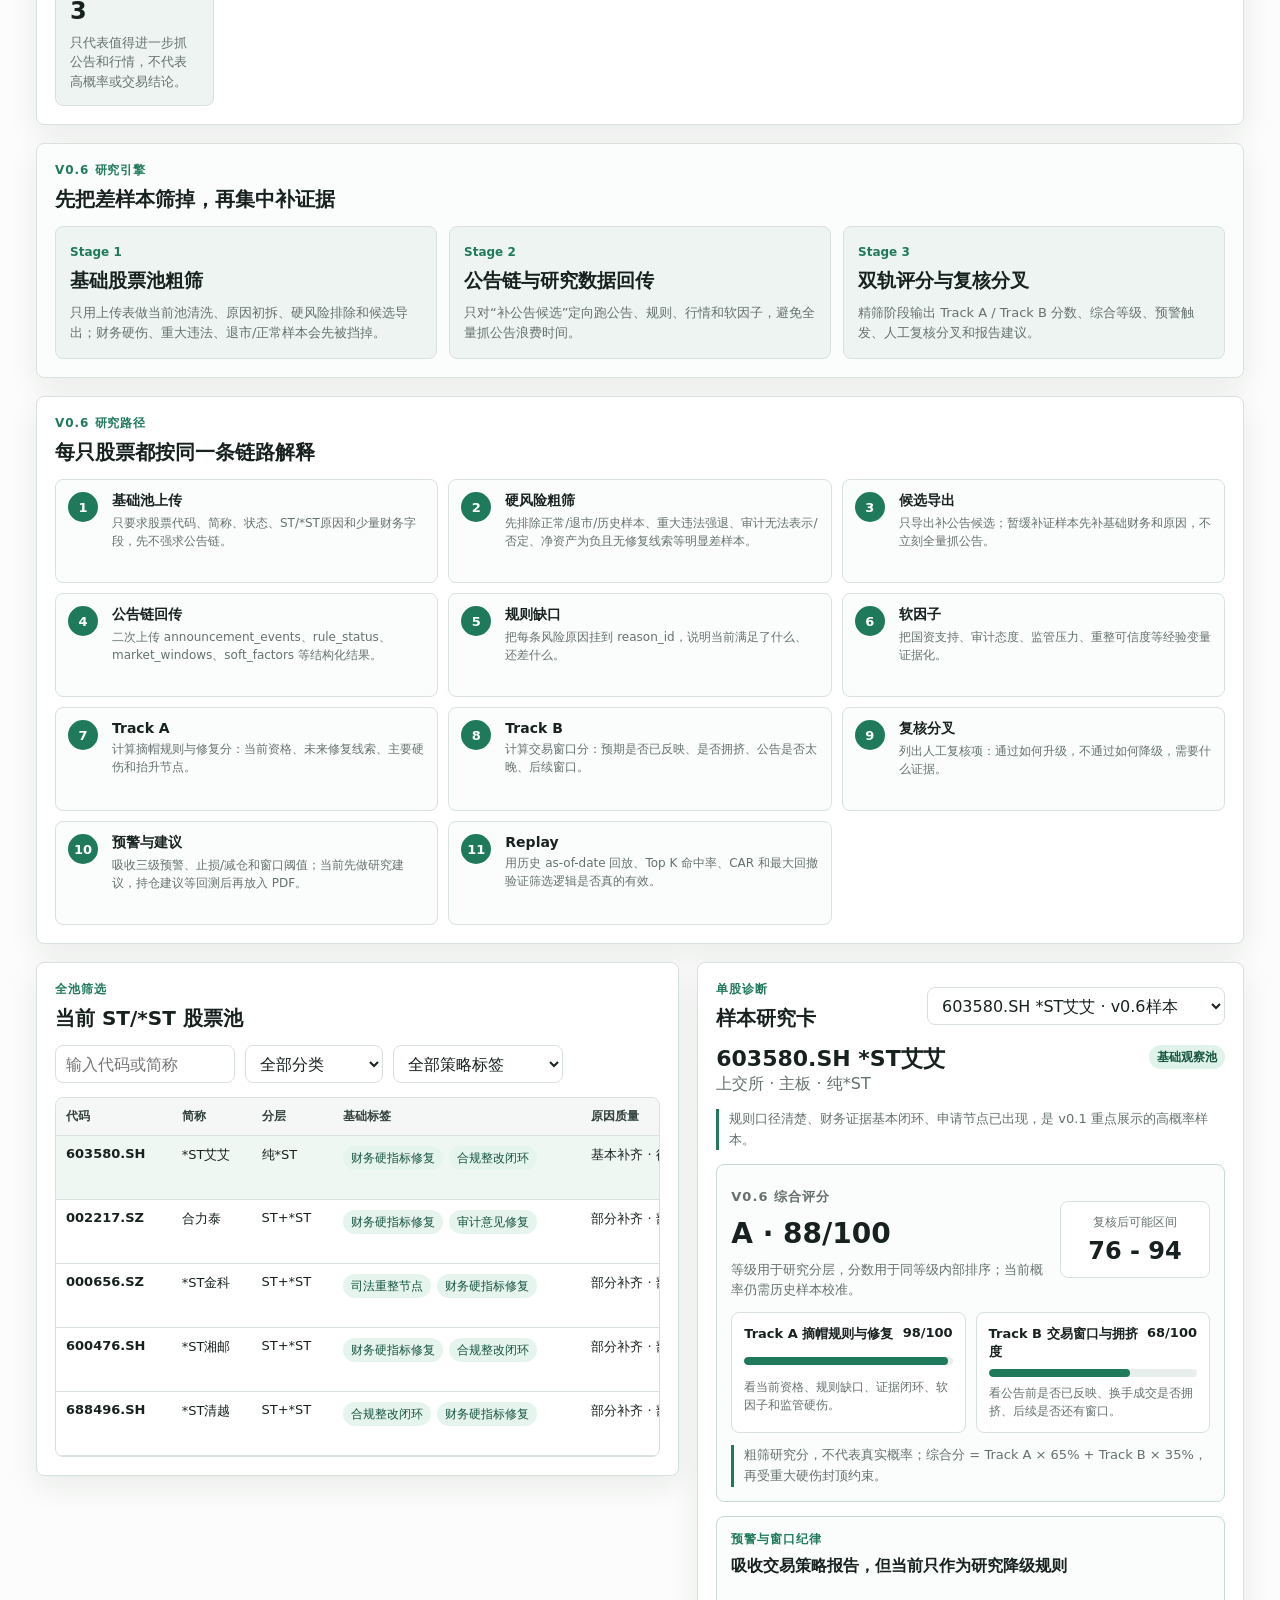
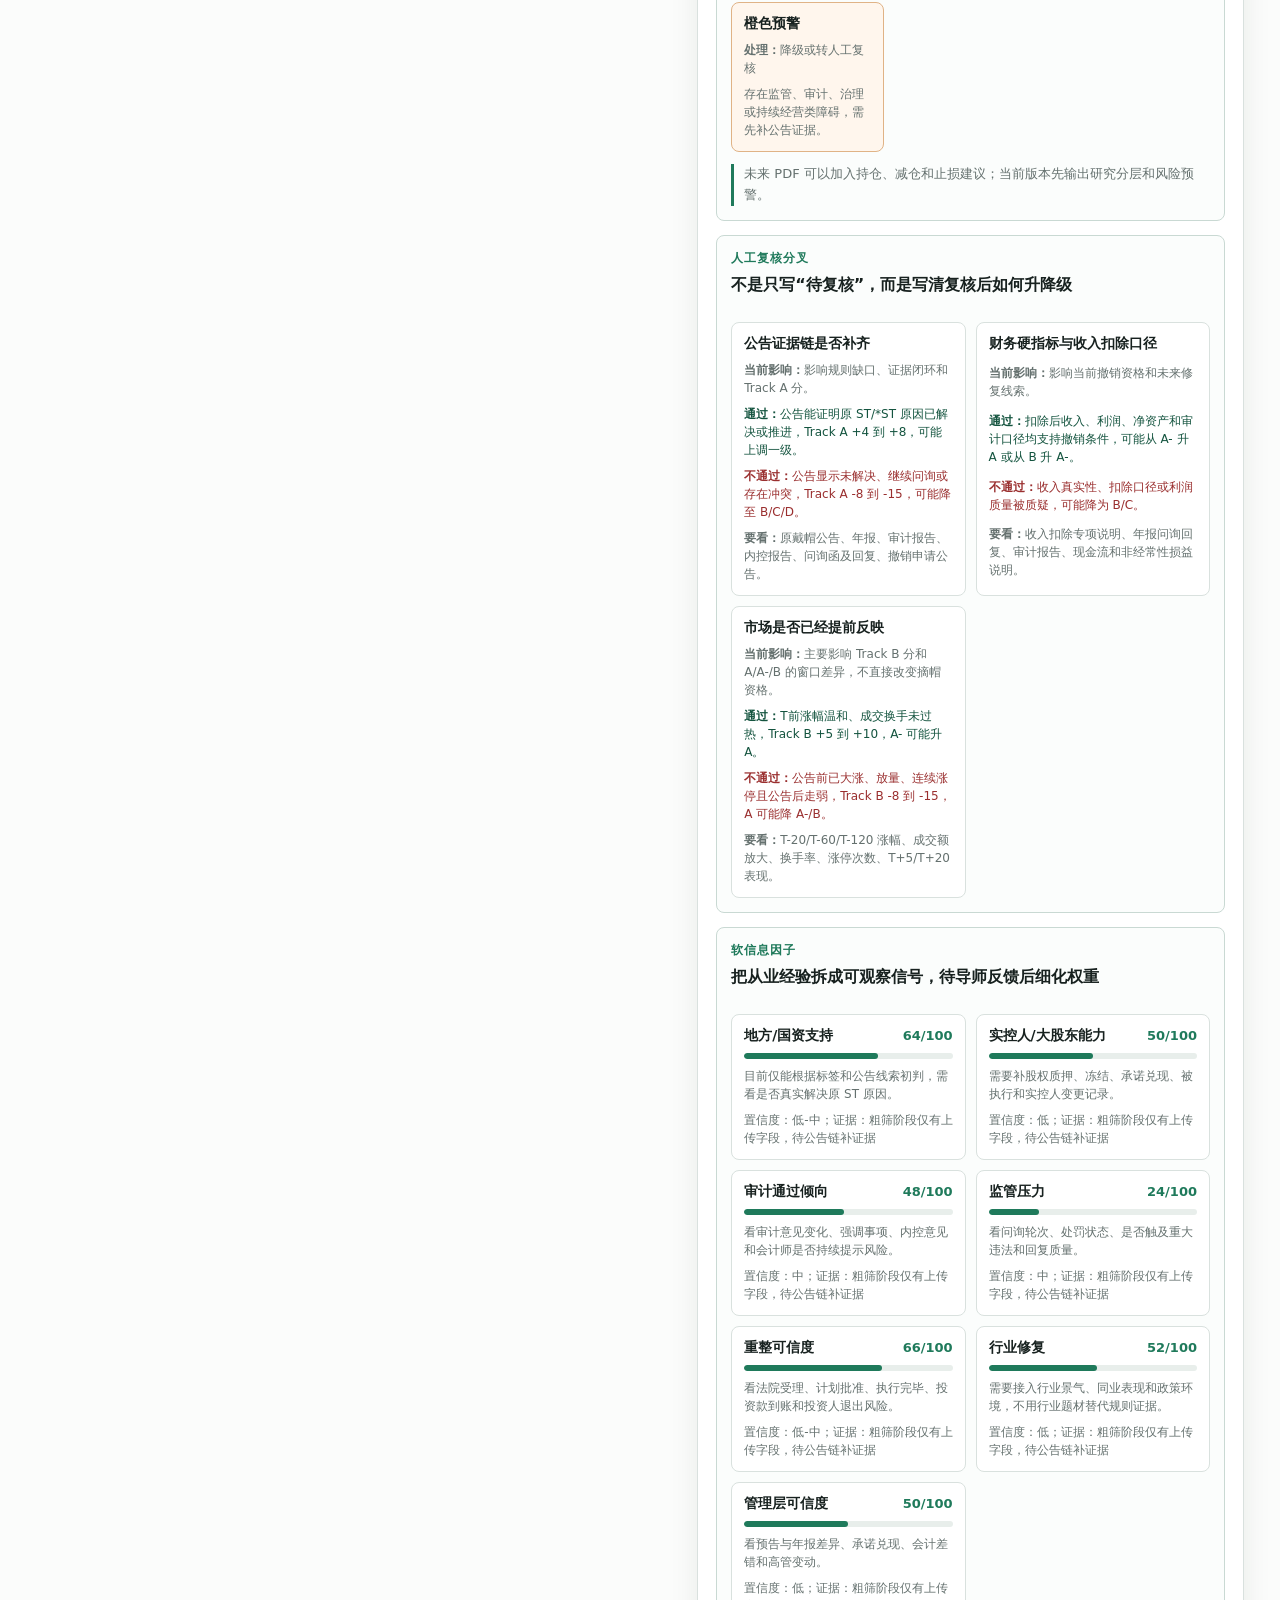
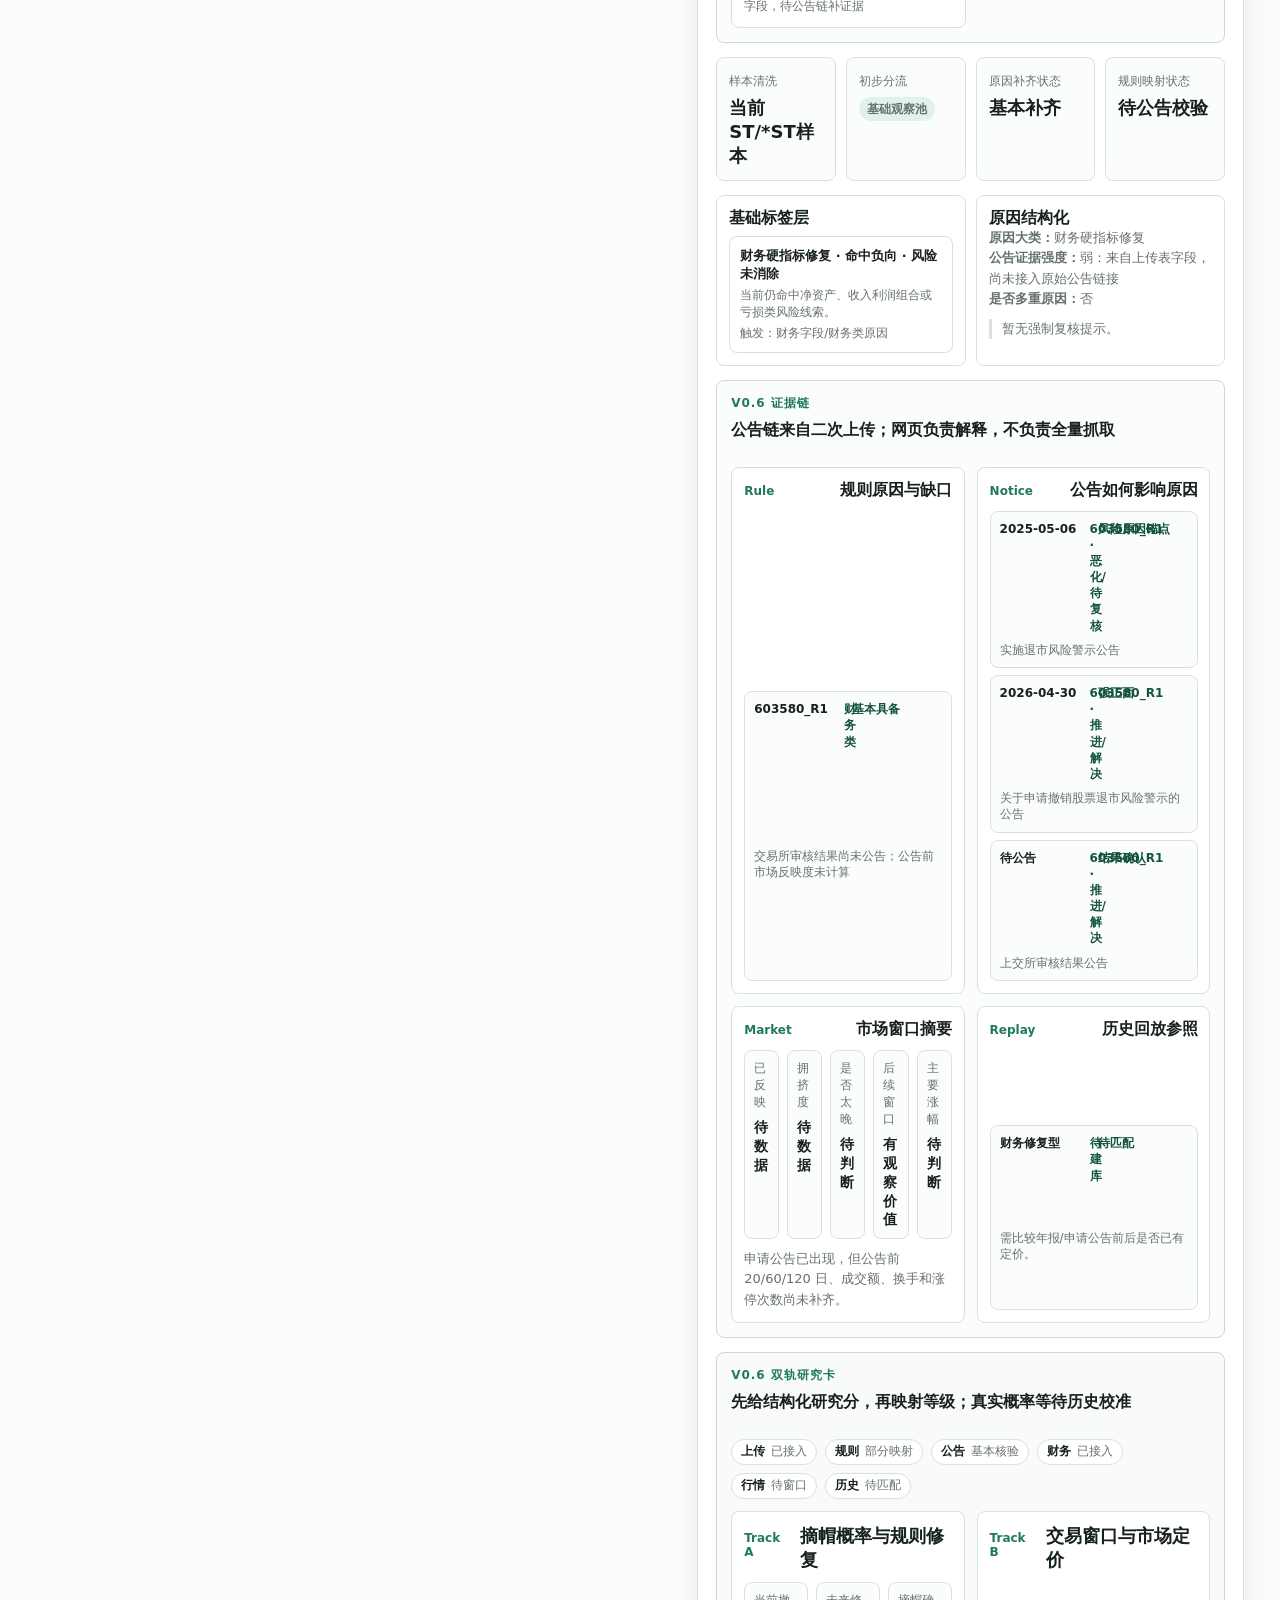
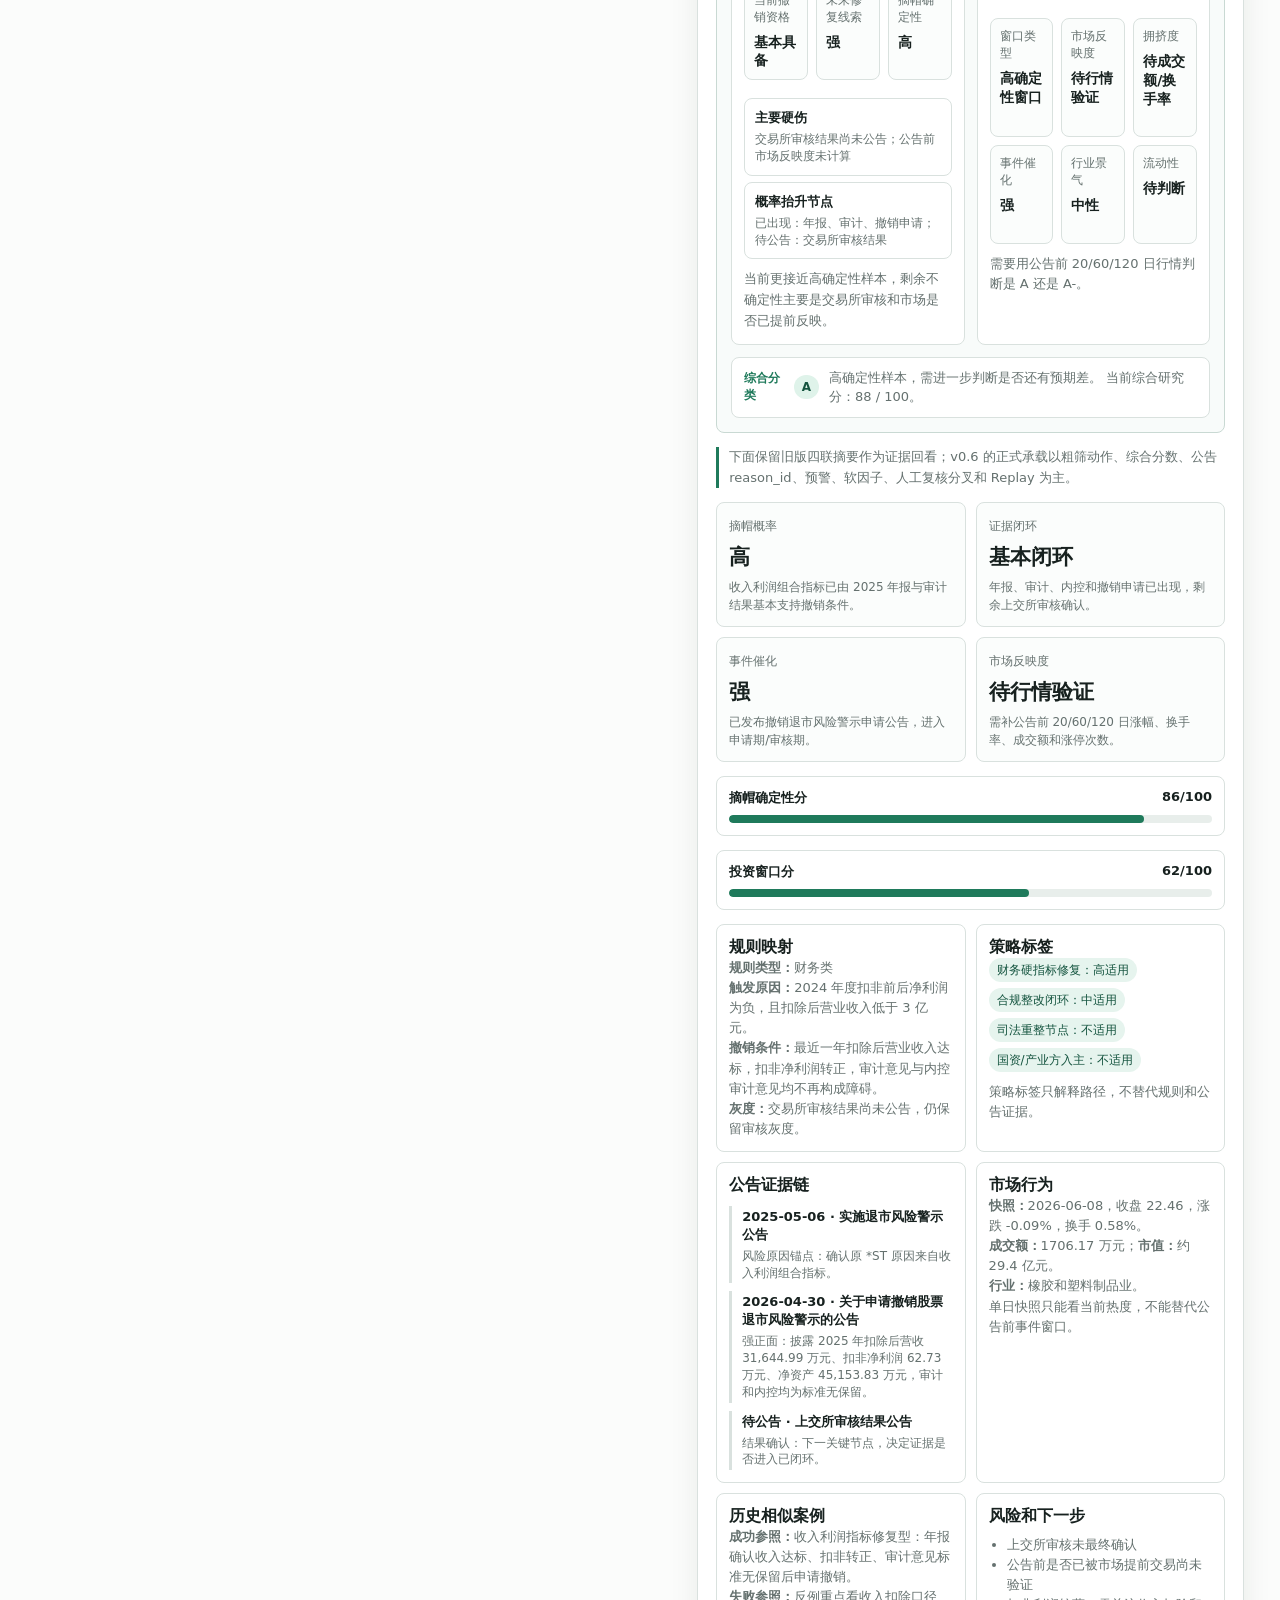
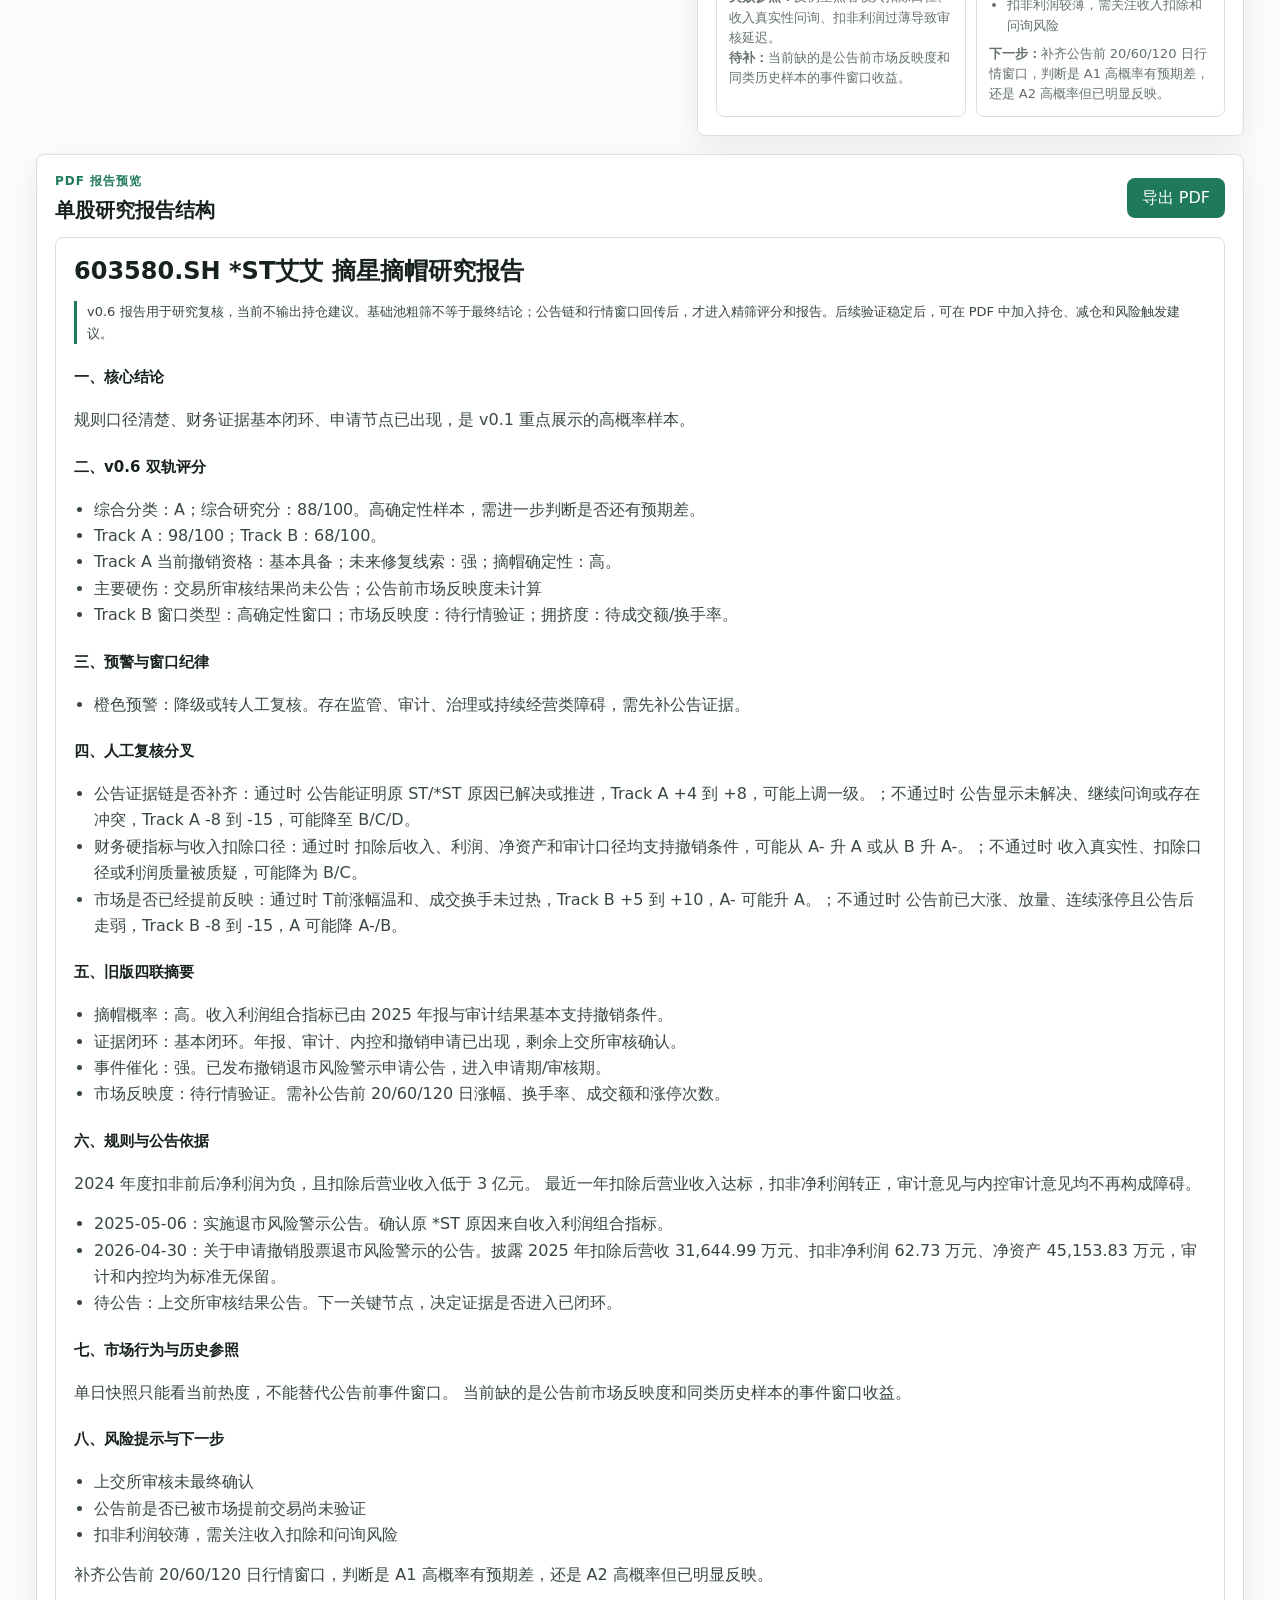
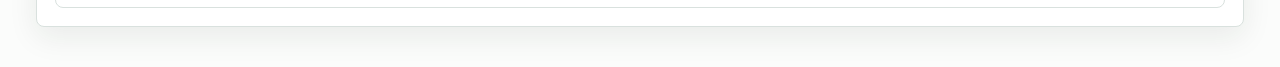
==== commit 117ed1ac: "Add files via upload" ====
--- a/index.html
+++ b/index.html
@@ -3,16 +3,16 @@
   <head>
     <meta charset="utf-8" />
     <meta name="viewport" content="width=device-width, initial-scale=1" />
-    <title>摘帽咯 v0.5 研究工作台</title>
-    <link rel="stylesheet" href="./styles.css?v=20260615v5" />
+    <title>摘帽咯 v0.6 研究工作台</title>
+    <link rel="stylesheet" href="./styles.css?v=20260615v6" />
   </head>
   <body>
     <header class="topbar">
       <div>
-        <p class="eyebrow">特殊机会投资研究工具 · v0.5</p>
+        <p class="eyebrow">特殊机会投资研究工具 · v0.6</p>
         <h1>摘帽咯 ST/*ST 摘星摘帽筛选工作台</h1>
         <p class="subtitle">
-          以当前仍戴帽的 ST/*ST 股票池为入口，先粗筛候选，再接入公告链与研究数据，按“规则缺口 → 软因子 → 双轨评分 → 人工复核分叉 → 历史回放”的路径形成可复核研究卡。
+          以当前仍戴帽的 ST/*ST 股票池为入口，先筛掉明显高风险和数据不合格样本，再对候选公司补公告链、行情窗口和研究证据，形成可复核的研究卡与后续持仓建议基础。
         </p>
       </div>
       <div class="topbar-actions">
@@ -26,8 +26,7 @@
         <div>
           <h2 id="uploadTitle">数据库入口</h2>
           <p>
-            v0.5 采用两段式：先上传基础股票池做粗筛，不输出最终评分；再把粗筛候选交给 Agent / Skill 补公告链和行情窗口，
-            回传结构化研究数据后进入精筛、评分和报告。
+            v0.6 采用两段式：基础池只做样本清洗、硬风险排除和候选导出；公告链、财务质量、行情窗口和软因子回传后，才进入评分、分层和报告。
           </p>
         </div>
         <div class="upload-side">
@@ -45,7 +44,7 @@
           <label class="upload-box secondary-upload">
             <input id="evidenceInput" type="file" accept=".json,.csv" />
             <span>二次上传公告链 / 研究结果 JSON / CSV</span>
-            <small id="evidenceStatus">当前处于粗筛模式：尚未接入公告链、行情窗口和软因子证据。</small>
+            <small id="evidenceStatus">当前处于粗筛模式：尚未接入公告链、行情窗口、财务质量和软因子证据。</small>
           </label>
         </div>
       </section>
@@ -70,31 +69,31 @@
 
       <section class="workflow-band engine-band" aria-labelledby="engineTitle">
         <div class="section-heading">
-          <p class="eyebrow">v0.5 研究引擎</p>
-          <h2 id="engineTitle">先粗筛，再精筛，不强行全量抓公告</h2>
+          <p class="eyebrow">v0.6 研究引擎</p>
+          <h2 id="engineTitle">先把差样本筛掉，再集中补证据</h2>
         </div>
         <div class="engine-grid">
           <div class="engine-card">
             <span>Stage 1</span>
             <h3>基础股票池粗筛</h3>
-            <p>只用上传表做样本清洗、原因初拆和明显风险排除；这一阶段不输出最终分数。</p>
+            <p>只用上传表做当前池清洗、原因初拆、硬风险排除和候选导出；财务硬伤、重大违法、退市/正常样本会先被挡掉。</p>
           </div>
           <div class="engine-card">
             <span>Stage 2</span>
             <h3>公告链与研究数据回传</h3>
-            <p>候选名单交给 Agent / Skill 跑公告、规则、行情、软因子，再上传结构化结果。</p>
+            <p>只对“补公告候选”定向跑公告、规则、行情和软因子，避免全量抓公告浪费时间。</p>
           </div>
           <div class="engine-card">
             <span>Stage 3</span>
             <h3>双轨评分与复核分叉</h3>
-            <p>精筛阶段才输出 Track A / Track B 分数、综合等级、人工复核通过/失败后的升降级。</p>
+            <p>精筛阶段输出 Track A / Track B 分数、综合等级、预警触发、人工复核分叉和报告建议。</p>
           </div>
         </div>
       </section>
 
       <section class="workflow-band research-path-band" aria-labelledby="pathTitle">
         <div class="section-heading">
-          <p class="eyebrow">v0.5 研究路径</p>
+          <p class="eyebrow">v0.6 研究路径</p>
           <h2 id="pathTitle">每只股票都按同一条链路解释</h2>
         </div>
         <div class="path-grid" id="researchPath"></div>
@@ -135,6 +134,7 @@
                   <th>分层</th>
                   <th>基础标签</th>
                   <th>原因质量</th>
+                  <th>粗筛动作</th>
                   <th>分数/等级</th>
                   <th>数据状态</th>
                 </tr>
@@ -168,7 +168,7 @@
       </section>
     </main>
 
-    <script src="./data/current_pool.js?v=20260615v5"></script>
-    <script src="./main.js?v=20260615v5"></script>
+    <script src="./data/current_pool.js?v=20260615v6"></script>
+    <script src="./main.js?v=20260615v6"></script>
   </body>
 </html>
--- a/styles.css
+++ b/styles.css
@@ -455,6 +455,7 @@
 
 table {
   width: 100%;
+  min-width: 980px;
   border-collapse: collapse;
   font-size: 13px;
 }
@@ -562,6 +563,37 @@
   background: #eef1f0;
 }
 
+.coarse-pill {
+  display: inline-flex;
+  align-items: center;
+  min-height: 24px;
+  border-radius: 999px;
+  padding: 0 9px;
+  font-size: 12px;
+  font-weight: 800;
+  white-space: nowrap;
+}
+
+.coarse-evidence {
+  color: var(--green-dark);
+  background: #dff3ea;
+}
+
+.coarse-hold {
+  color: var(--amber);
+  background: #f8efd9;
+}
+
+.coarse-drop {
+  color: var(--red);
+  background: #f8e4e4;
+}
+
+.coarse-archive {
+  color: var(--muted);
+  background: #eef1f0;
+}
+
 .detail-stack {
   display: grid;
   gap: 14px;
@@ -624,6 +656,7 @@
 }
 
 .score-panel,
+.warning-panel,
 .review-panel,
 .soft-panel {
   display: grid;
@@ -706,6 +739,51 @@
   background: var(--green);
 }
 
+.warning-grid {
+  display: grid;
+  grid-template-columns: repeat(3, minmax(0, 1fr));
+  gap: 10px;
+}
+
+.warning-card {
+  display: grid;
+  gap: 8px;
+  border: 1px solid var(--line);
+  border-radius: 8px;
+  padding: 12px;
+  background: #fff;
+}
+
+.warning-card strong {
+  font-size: 14px;
+}
+
+.warning-card p {
+  color: var(--muted);
+  font-size: 12px;
+  line-height: 1.5;
+}
+
+.warning-green {
+  border-color: #bbd8ca;
+  background: #f5fbf8;
+}
+
+.warning-yellow {
+  border-color: #ead9a9;
+  background: #fffaf0;
+}
+
+.warning-orange {
+  border-color: #e0b386;
+  background: #fff6ed;
+}
+
+.warning-red {
+  border-color: #e2aaaa;
+  background: #fff1f1;
+}
+
 .table-score {
   display: grid;
   gap: 5px;
@@ -1134,6 +1212,7 @@
   .upload-panel,
   .engine-grid,
   .score-split,
+  .warning-grid,
   .review-grid,
   .soft-grid,
   .track-grid,
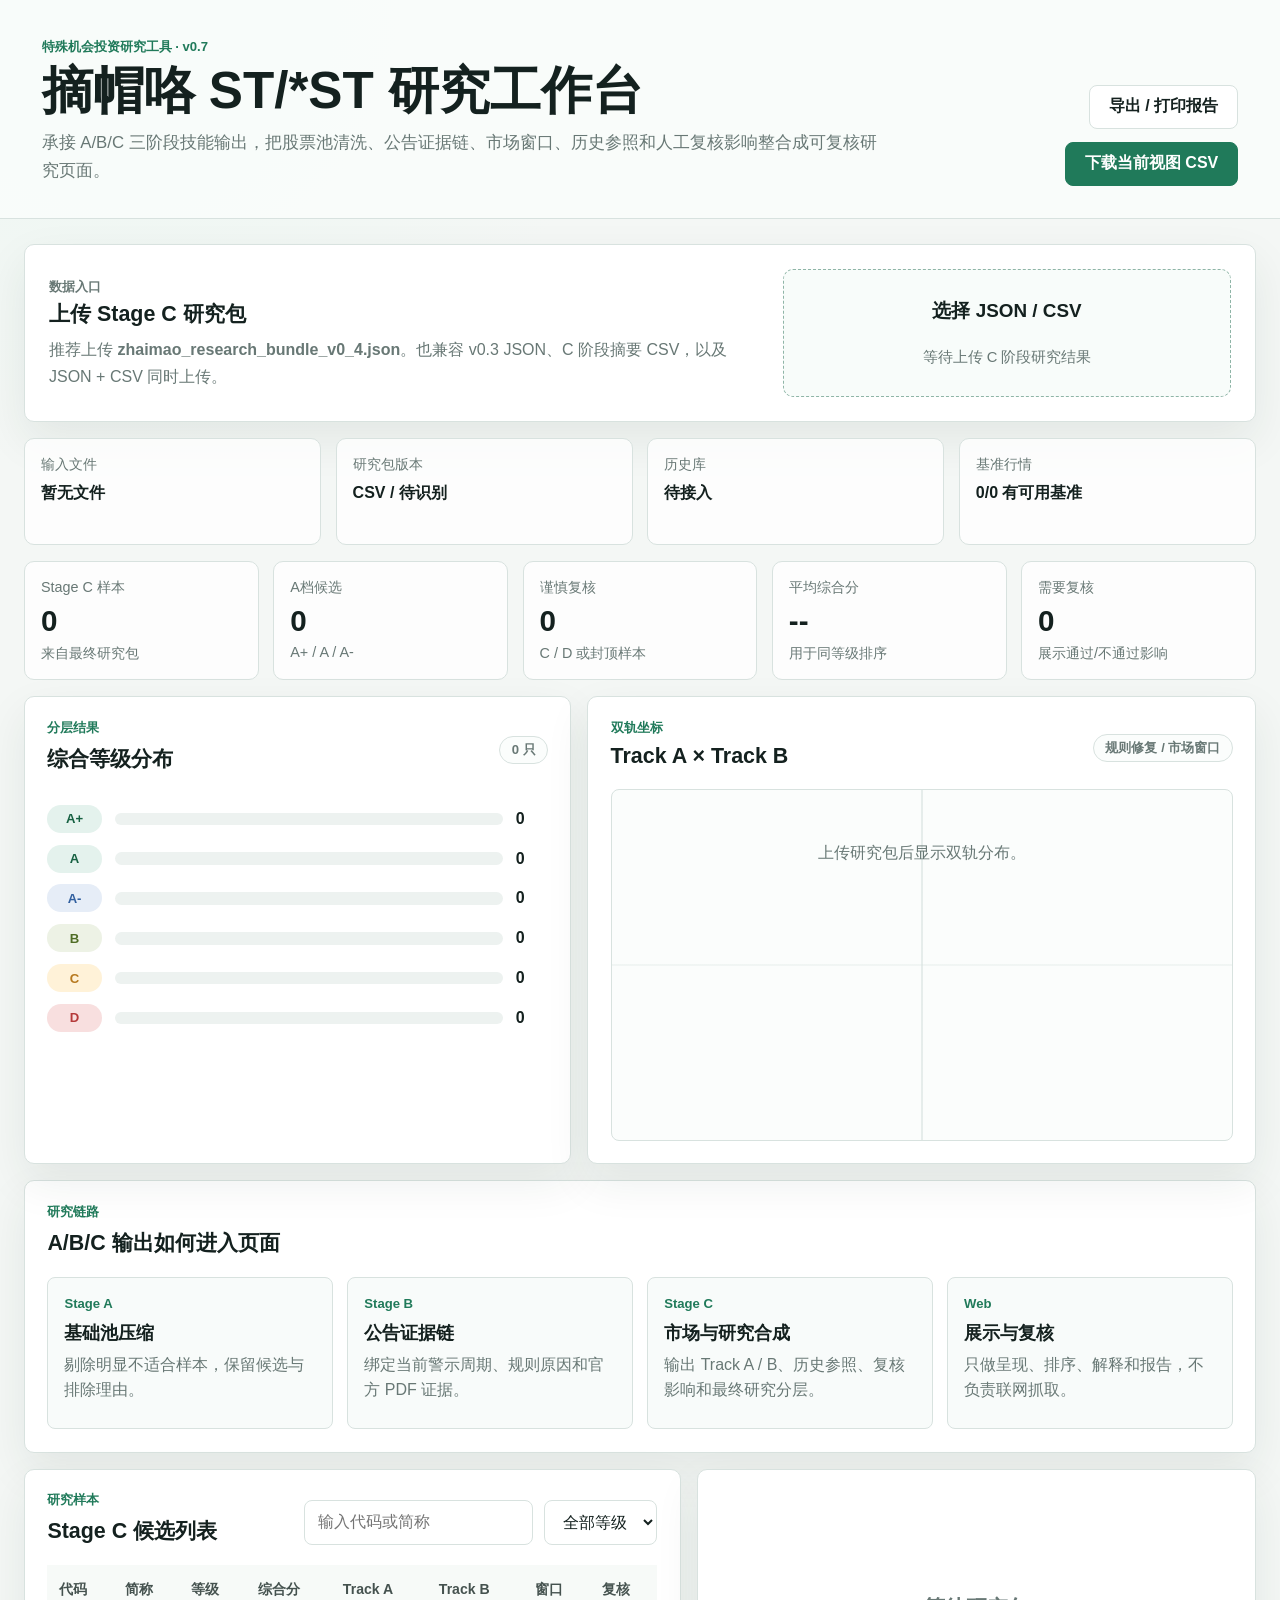
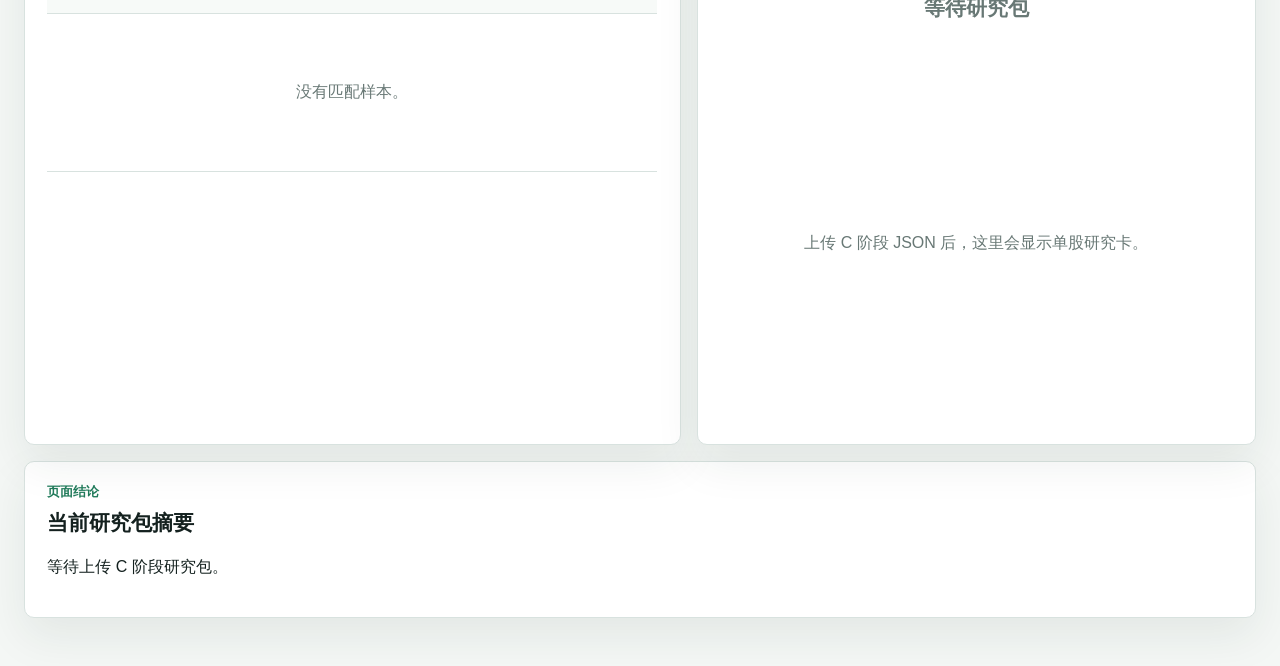
==== commit 683d1c6b: "Add files via upload" ====
--- a/index.html
+++ b/index.html
@@ -1,127 +1,112 @@
 <!doctype html>
 <html lang="zh-CN">
   <head>
-    <meta charset="utf-8" />
-    <meta name="viewport" content="width=device-width, initial-scale=1" />
-    <title>摘帽咯 v0.6 研究工作台</title>
-    <link rel="stylesheet" href="./styles.css?v=20260615v6" />
+    <meta charset="UTF-8" />
+    <meta name="viewport" content="width=device-width, initial-scale=1.0" />
+    <title>摘帽咯 ST/*ST 研究工作台</title>
+    <link rel="stylesheet" href="./styles.css?v=20260624-v7" />
   </head>
   <body>
-    <header class="topbar">
+    <header class="app-header">
       <div>
-        <p class="eyebrow">特殊机会投资研究工具 · v0.6</p>
-        <h1>摘帽咯 ST/*ST 摘星摘帽筛选工作台</h1>
-        <p class="subtitle">
-          以当前仍戴帽的 ST/*ST 股票池为入口，先筛掉明显高风险和数据不合格样本，再对候选公司补公告链、行情窗口和研究证据，形成可复核的研究卡与后续持仓建议基础。
+        <p class="eyebrow">特殊机会投资研究工具 · v0.7</p>
+        <h1>摘帽咯 ST/*ST 研究工作台</h1>
+        <p class="header-copy">
+          承接 A/B/C 三阶段技能输出，把股票池清洗、公告证据链、市场窗口、历史参照和人工复核影响整合成可复核研究页面。
         </p>
       </div>
-      <div class="topbar-actions">
-        <button class="ghost-button" id="printReportBtn" type="button">导出当前报告</button>
-        <a class="primary-button" href="#single-stock">查看单股诊断</a>
+      <div class="header-actions">
+        <button id="printReportBtn" class="btn secondary" type="button">导出 / 打印报告</button>
+        <button id="downloadViewBtn" class="btn primary" type="button">下载当前视图 CSV</button>
       </div>
     </header>
 
-    <main class="shell">
-      <section class="panel upload-panel" aria-labelledby="uploadTitle">
+    <main class="page-shell">
+      <section class="panel upload-panel">
         <div>
-          <h2 id="uploadTitle">数据库入口</h2>
+          <p class="section-kicker">数据入口</p>
+          <h2>上传 Stage C 研究包</h2>
           <p>
-            v0.6 采用两段式：基础池只做样本清洗、硬风险排除和候选导出；公告链、财务质量、行情窗口和软因子回传后，才进入评分、分层和报告。
+            推荐上传 <strong>zhaimao_research_bundle_v0_4.json</strong>。也兼容 v0.3 JSON、C 阶段摘要 CSV，以及 JSON + CSV 同时上传。
           </p>
         </div>
-        <div class="upload-side">
-          <label class="upload-box">
-            <input id="fileInput" type="file" accept=".xlsx,.xls,.csv,.json" />
-            <span>上传股票池 Excel / CSV / JSON</span>
-            <small id="uploadStatus">当前使用：A股ST股统计_原始快照_2026-06-05.xlsx 抽取数据</small>
-          </label>
-          <div class="upload-links">
-            <a class="template-link" href="./upload-format.html" target="_blank">查看上传格式示例</a>
-            <button class="template-link template-button" id="downloadTemplateBtn" type="button">下载 v0.2.1 CSV 模板</button>
-            <button class="template-link template-button" id="downloadExampleBtn" type="button">下载示例 CSV</button>
-            <button class="template-link template-button" id="downloadCandidatesBtn" type="button">下载粗筛候选名单</button>
-          </div>
-          <label class="upload-box secondary-upload">
-            <input id="evidenceInput" type="file" accept=".json,.csv" />
-            <span>二次上传公告链 / 研究结果 JSON / CSV</span>
-            <small id="evidenceStatus">当前处于粗筛模式：尚未接入公告链、行情窗口、财务质量和软因子证据。</small>
-          </label>
-        </div>
+        <label class="upload-box" for="researchInput">
+          <input id="researchInput" type="file" multiple accept=".json,.csv" />
+          <span class="upload-title">选择 JSON / CSV</span>
+          <span id="uploadStatus" class="upload-subtitle">等待上传 C 阶段研究结果</span>
+        </label>
       </section>
 
-      <section class="kpi-grid" id="kpiGrid" aria-label="股票池概览"></section>
+      <section id="dataHealth" class="health-strip"></section>
 
-      <section class="workflow-band overview-band" aria-labelledby="overviewTitle">
-        <div class="section-heading">
-          <p class="eyebrow">系统判断总览</p>
-          <h2 id="overviewTitle">先看结论，再展开证据</h2>
-        </div>
-        <div class="overview-grid" id="systemOverview"></div>
+      <section class="metric-grid" id="metricGrid"></section>
+
+      <section class="visual-grid">
+        <article class="panel">
+          <div class="panel-head">
+            <div>
+              <p class="section-kicker">分层结果</p>
+              <h2>综合等级分布</h2>
+            </div>
+            <span id="gradeTotal" class="soft-pill">0 只</span>
+          </div>
+          <div id="gradeChart" class="grade-chart"></div>
+        </article>
+
+        <article class="panel">
+          <div class="panel-head">
+            <div>
+              <p class="section-kicker">双轨坐标</p>
+              <h2>Track A × Track B</h2>
+            </div>
+            <span class="soft-pill">规则修复 / 市场窗口</span>
+          </div>
+          <div id="scatterPlot" class="scatter-box"></div>
+        </article>
       </section>
 
-      <section class="workflow-band" aria-labelledby="workflowTitle">
-        <div class="section-heading">
-          <p class="eyebrow">基础标签层</p>
-          <h2 id="workflowTitle">从上传股票池到可研究样本</h2>
+      <section class="panel pipeline-panel">
+        <div class="panel-head">
+          <div>
+            <p class="section-kicker">研究链路</p>
+            <h2>A/B/C 输出如何进入页面</h2>
+          </div>
         </div>
-        <div class="funnel" id="funnel"></div>
-      </section>
-
-      <section class="workflow-band engine-band" aria-labelledby="engineTitle">
-        <div class="section-heading">
-          <p class="eyebrow">v0.6 研究引擎</p>
-          <h2 id="engineTitle">先把差样本筛掉，再集中补证据</h2>
-        </div>
-        <div class="engine-grid">
-          <div class="engine-card">
-            <span>Stage 1</span>
-            <h3>基础股票池粗筛</h3>
-            <p>只用上传表做当前池清洗、原因初拆、硬风险排除和候选导出；财务硬伤、重大违法、退市/正常样本会先被挡掉。</p>
+        <div class="pipeline">
+          <div class="pipeline-step">
+            <span>Stage A</span>
+            <strong>基础池压缩</strong>
+            <p>剔除明显不适合样本，保留候选与排除理由。</p>
           </div>
-          <div class="engine-card">
-            <span>Stage 2</span>
-            <h3>公告链与研究数据回传</h3>
-            <p>只对“补公告候选”定向跑公告、规则、行情和软因子，避免全量抓公告浪费时间。</p>
+          <div class="pipeline-step">
+            <span>Stage B</span>
+            <strong>公告证据链</strong>
+            <p>绑定当前警示周期、规则原因和官方 PDF 证据。</p>
           </div>
-          <div class="engine-card">
-            <span>Stage 3</span>
-            <h3>双轨评分与复核分叉</h3>
-            <p>精筛阶段输出 Track A / Track B 分数、综合等级、预警触发、人工复核分叉和报告建议。</p>
+          <div class="pipeline-step">
+            <span>Stage C</span>
+            <strong>市场与研究合成</strong>
+            <p>输出 Track A / B、历史参照、复核影响和最终研究分层。</p>
+          </div>
+          <div class="pipeline-step">
+            <span>Web</span>
+            <strong>展示与复核</strong>
+            <p>只做呈现、排序、解释和报告，不负责联网抓取。</p>
           </div>
         </div>
       </section>
 
-      <section class="workflow-band research-path-band" aria-labelledby="pathTitle">
-        <div class="section-heading">
-          <p class="eyebrow">v0.6 研究路径</p>
-          <h2 id="pathTitle">每只股票都按同一条链路解释</h2>
-        </div>
-        <div class="path-grid" id="researchPath"></div>
-      </section>
-
-      <section class="work-grid">
-        <section class="panel table-panel" aria-labelledby="poolTitle">
-          <div class="section-heading row-heading">
+      <section class="workspace-grid">
+        <article class="panel table-panel">
+          <div class="panel-head">
             <div>
-              <p class="eyebrow">全池筛选</p>
-              <h2 id="poolTitle">当前 ST/*ST 股票池</h2>
+              <p class="section-kicker">研究样本</p>
+              <h2>Stage C 候选列表</h2>
             </div>
             <div class="filters">
               <input id="searchInput" type="search" placeholder="输入代码或简称" />
-              <select id="poolFilter">
-                <option value="all">全部分类</option>
-                <option value="observe">基础观察池</option>
-                <option value="review">待人工复核池</option>
-                <option value="risk">风险池</option>
-                <option value="exclude">高风险排除池</option>
-                <option value="archive">非当前样本</option>
-              </select>
-              <select id="strategyFilter">
-                <option value="all">全部策略标签</option>
-                <option value="财务硬指标修复">财务硬指标修复</option>
-                <option value="司法重整节点">司法重整节点</option>
-                <option value="合规整改闭环">合规整改闭环</option>
-                <option value="重大违法风险观察">重大违法风险观察</option>
+              <select id="gradeFilter">
+                <option value="all">全部等级</option>
               </select>
             </div>
           </div>
@@ -131,44 +116,35 @@
                 <tr>
                   <th>代码</th>
                   <th>简称</th>
-                  <th>分层</th>
-                  <th>基础标签</th>
-                  <th>原因质量</th>
-                  <th>粗筛动作</th>
-                  <th>分数/等级</th>
-                  <th>数据状态</th>
+                  <th>等级</th>
+                  <th>综合分</th>
+                  <th>Track A</th>
+                  <th>Track B</th>
+                  <th>窗口</th>
+                  <th>复核</th>
                 </tr>
               </thead>
-              <tbody id="poolTable"></tbody>
+              <tbody id="stockRows"></tbody>
             </table>
           </div>
-        </section>
+        </article>
 
-        <section class="panel detail-panel" id="single-stock" aria-labelledby="detailTitle">
-          <div class="section-heading row-heading">
-            <div>
-              <p class="eyebrow">单股诊断</p>
-              <h2 id="detailTitle">样本研究卡</h2>
-            </div>
-            <select id="stockSelect" aria-label="选择股票"></select>
-          </div>
-          <div id="detailContent"></div>
-        </section>
+        <article class="panel detail-panel">
+          <div id="detailPanel" class="detail-content"></div>
+        </article>
       </section>
 
-      <section class="panel report-panel" aria-labelledby="reportTitle">
-        <div class="section-heading row-heading">
+      <section class="panel report-panel">
+        <div class="panel-head">
           <div>
-            <p class="eyebrow">PDF 报告预览</p>
-            <h2 id="reportTitle">单股研究报告结构</h2>
+            <p class="section-kicker">页面结论</p>
+            <h2>当前研究包摘要</h2>
           </div>
-          <button class="primary-button" id="printReportBtnBottom" type="button">导出 PDF</button>
         </div>
-        <div id="reportPreview" class="report-preview"></div>
+        <div id="reportSummary" class="report-summary"></div>
       </section>
     </main>
 
-    <script src="./data/current_pool.js?v=20260615v6"></script>
-    <script src="./main.js?v=20260615v6"></script>
+    <script src="./main.js?v=20260624-v7"></script>
   </body>
 </html>
--- a/styles.css
+++ b/styles.css
@@ -1,34 +1,29 @@
 :root {
-  --ink: #17211f;
-  --muted: #65716f;
-  --line: #d9e1de;
-  --paper: #fbfcfb;
+  --bg: #f4f7f5;
   --panel: #ffffff;
-  --soft: #eef4f1;
-  --green: #1f7a5b;
-  --green-dark: #14543f;
-  --blue: #275a8f;
-  --amber: #9a6b18;
-  --red: #9a2f2f;
-  --shadow: 0 10px 30px rgba(23, 33, 31, 0.08);
+  --ink: #14211f;
+  --muted: #687875;
+  --line: #d8e2df;
+  --green: #207a5a;
+  --green-soft: #e4f2ed;
+  --blue: #315f9f;
+  --blue-soft: #e6edf7;
+  --amber: #b7791f;
+  --amber-soft: #fff2d8;
+  --red: #b53a3a;
+  --red-soft: #f8dfdf;
+  --shadow: 0 18px 45px rgba(30, 45, 40, 0.08);
 }
 
 * {
   box-sizing: border-box;
-}
-
-html {
-  scroll-behavior: smooth;
 }
 
 body {
   margin: 0;
   color: var(--ink);
-  background: var(--paper);
-  font-family:
-    Inter, "PingFang SC", "Microsoft YaHei", "Noto Sans CJK SC", system-ui,
-    sans-serif;
-  letter-spacing: 0;
+  background: radial-gradient(circle at 10% 0%, #edf7f2 0, transparent 30rem), var(--bg);
+  font-family: -apple-system, BlinkMacSystemFont, "Segoe UI", "PingFang SC", "Microsoft YaHei", sans-serif;
 }
 
 button,
@@ -37,144 +32,122 @@
   font: inherit;
 }
 
-.topbar {
+.app-header {
   display: flex;
   align-items: flex-end;
   justify-content: space-between;
-  gap: 24px;
-  padding: 30px 36px 24px;
+  gap: 2rem;
+  padding: 2.4rem 2.6rem 2rem;
   border-bottom: 1px solid var(--line);
-  background: #f6faf8;
+  background: rgba(250, 253, 251, 0.9);
+}
+
+.eyebrow,
+.section-kicker {
+  margin: 0 0 0.45rem;
+  color: var(--green);
+  font-size: 0.82rem;
+  font-weight: 750;
+  letter-spacing: 0;
 }
 
 h1,
 h2,
 h3,
 p {
-  margin: 0;
+  margin-top: 0;
 }
 
 h1 {
-  max-width: 980px;
-  font-size: clamp(30px, 4vw, 48px);
-  line-height: 1.08;
-  font-weight: 760;
+  margin-bottom: 0.7rem;
+  font-size: clamp(2rem, 4vw, 4.1rem);
+  line-height: 1.05;
+  letter-spacing: 0;
 }
 
 h2 {
-  font-size: 20px;
-  line-height: 1.25;
+  margin-bottom: 0.5rem;
+  font-size: 1.34rem;
+  letter-spacing: 0;
 }
 
 h3 {
-  font-size: 16px;
-  line-height: 1.3;
-}
-
-.subtitle {
-  max-width: 980px;
-  margin-top: 12px;
-  color: var(--muted);
-  font-size: 15px;
-  line-height: 1.65;
-}
-
-.eyebrow {
-  margin-bottom: 8px;
-  color: var(--green);
-  font-size: 12px;
-  font-weight: 760;
-  letter-spacing: 0.08em;
-  text-transform: uppercase;
-}
-
-.topbar-actions,
-.filters,
-.row-heading {
+  margin-bottom: 0.55rem;
+  font-size: 1rem;
+}
+
+.header-copy {
+  max-width: 58rem;
+  margin-bottom: 0;
+  color: var(--muted);
+  font-size: 1.05rem;
+  line-height: 1.7;
+}
+
+.header-actions {
   display: flex;
-  align-items: center;
-  gap: 10px;
-}
-
-.topbar-actions {
+  gap: 0.8rem;
   flex-wrap: wrap;
   justify-content: flex-end;
 }
 
-.primary-button,
-.ghost-button {
-  display: inline-flex;
-  min-height: 40px;
-  align-items: center;
-  justify-content: center;
-  border-radius: 8px;
-  padding: 0 14px;
-  border: 1px solid transparent;
-  cursor: pointer;
-  text-decoration: none;
-  white-space: nowrap;
-}
-
-.primary-button {
-  color: #fff;
-  background: var(--green);
-}
-
-.primary-button:hover {
-  background: var(--green-dark);
-}
-
-.ghost-button {
-  color: var(--ink);
-  background: transparent;
-  border-color: var(--line);
-}
-
-.ghost-button:hover {
-  background: var(--soft);
-}
-
-.shell {
-  display: grid;
-  gap: 18px;
-  padding: 22px 36px 40px;
-}
-
-.panel,
-.workflow-band {
+.btn {
+  min-height: 2.75rem;
+  padding: 0 1.2rem;
   border: 1px solid var(--line);
   border-radius: 8px;
   background: var(--panel);
+  color: var(--ink);
+  cursor: pointer;
+  font-weight: 700;
+}
+
+.btn.primary {
+  border-color: var(--green);
+  background: var(--green);
+  color: #fff;
+}
+
+.btn:hover {
+  transform: translateY(-1px);
+}
+
+.page-shell {
+  width: min(1480px, calc(100vw - 3rem));
+  margin: 1.6rem auto 3rem;
+}
+
+.panel {
+  border: 1px solid var(--line);
+  border-radius: 10px;
+  background: var(--panel);
   box-shadow: var(--shadow);
 }
 
-.panel {
-  padding: 18px;
-}
-
 .upload-panel {
   display: grid;
-  grid-template-columns: minmax(0, 1fr) minmax(280px, 420px);
-  gap: 18px;
+  grid-template-columns: minmax(0, 1fr) 28rem;
+  gap: 1.5rem;
   align-items: center;
+  padding: 1.5rem;
 }
 
 .upload-panel p {
-  margin-top: 8px;
-  color: var(--muted);
-  line-height: 1.65;
+  margin-bottom: 0;
+  color: var(--muted);
+  line-height: 1.7;
 }
 
 .upload-box {
   display: grid;
-  gap: 8px;
-  min-height: 86px;
-  align-content: center;
-  padding: 16px;
-  border: 1px dashed #9ab4aa;
-  border-radius: 8px;
-  background: #f8fbfa;
+  place-items: center;
+  min-height: 8rem;
+  padding: 1.2rem;
+  border: 1.5px dashed #8fb5a7;
+  border-radius: 10px;
+  background: #f8fcfa;
   cursor: pointer;
+  text-align: center;
 }
 
 .upload-box input {
@@ -185,296 +158,356 @@
   pointer-events: none;
 }
 
-.upload-box span {
-  font-weight: 720;
-}
-
-.upload-box small {
-  color: var(--muted);
-  line-height: 1.4;
-}
-
-.secondary-upload {
-  min-height: 72px;
-  border-style: solid;
-  background: #fbfdfc;
-}
-
-.upload-side {
-  display: grid;
-  gap: 10px;
-}
-
-.upload-links {
+.upload-title {
+  color: var(--ink);
+  font-size: 1.18rem;
+  font-weight: 800;
+}
+
+.upload-subtitle {
+  display: block;
+  margin-top: 0.45rem;
+  color: var(--muted);
+  font-size: 0.92rem;
+  line-height: 1.45;
+}
+
+.health-strip,
+.metric-grid {
+  display: grid;
+  gap: 0.9rem;
+  margin-top: 1rem;
+}
+
+.health-strip {
+  grid-template-columns: repeat(4, minmax(0, 1fr));
+}
+
+.metric-grid {
+  grid-template-columns: repeat(5, minmax(0, 1fr));
+}
+
+.health-item,
+.metric-card {
+  min-height: 6.7rem;
+  padding: 1rem;
+  border: 1px solid var(--line);
+  border-radius: 10px;
+  background: rgba(255, 255, 255, 0.8);
+}
+
+.health-item span,
+.metric-card span {
+  display: block;
+  margin-bottom: 0.4rem;
+  color: var(--muted);
+  font-size: 0.9rem;
+}
+
+.health-item strong,
+.metric-card strong {
+  display: block;
+  font-size: 1.85rem;
+  line-height: 1.15;
+}
+
+.health-item strong {
+  font-size: 1rem;
+  line-height: 1.45;
+}
+
+.metric-card p {
+  margin: 0.4rem 0 0;
+  color: var(--muted);
+  font-size: 0.9rem;
+}
+
+.visual-grid,
+.workspace-grid {
+  display: grid;
+  gap: 1rem;
+  margin-top: 1rem;
+}
+
+.visual-grid {
+  grid-template-columns: 0.9fr 1.1fr;
+}
+
+.workspace-grid {
+  grid-template-columns: minmax(0, 1.08fr) minmax(25rem, 0.92fr);
+  align-items: start;
+}
+
+.panel-head {
   display: flex;
-  flex-wrap: wrap;
-  gap: 10px;
-}
-
-.template-link {
+  align-items: center;
+  justify-content: space-between;
+  gap: 1rem;
+  padding: 1.35rem 1.4rem 0.75rem;
+}
+
+.soft-pill,
+.status-pill,
+.grade-badge {
   display: inline-flex;
-  min-height: 34px;
   align-items: center;
   justify-content: center;
+  min-height: 1.75rem;
+  padding: 0.22rem 0.7rem;
+  border-radius: 999px;
+  font-size: 0.82rem;
+  font-weight: 800;
+  white-space: nowrap;
+}
+
+.soft-pill {
+  border: 1px solid var(--line);
+  color: var(--muted);
+  background: #fbfdfc;
+}
+
+.grade-badge {
+  min-width: 2.6rem;
+  color: var(--ink);
+}
+
+.grade-aplus,
+.grade-a {
+  background: var(--green-soft);
+  color: #166142;
+}
+
+.grade-aminus {
+  background: var(--blue-soft);
+  color: var(--blue);
+}
+
+.grade-b {
+  background: #edf2e5;
+  color: #4f6d25;
+}
+
+.grade-c {
+  background: var(--amber-soft);
+  color: var(--amber);
+}
+
+.grade-d {
+  background: var(--red-soft);
+  color: var(--red);
+}
+
+.grade-chart {
+  padding: 0 1.4rem 1.4rem;
+}
+
+.grade-row {
+  display: grid;
+  grid-template-columns: 3.4rem 1fr 2rem;
+  align-items: center;
+  gap: 0.8rem;
+  margin: 0.74rem 0;
+}
+
+.bar-track {
+  height: 0.78rem;
+  overflow: hidden;
+  border-radius: 999px;
+  background: #edf2f0;
+}
+
+.bar-fill {
+  height: 100%;
+  border-radius: inherit;
+  background: var(--green);
+}
+
+.bar-fill.grade-aminus {
+  background: var(--blue);
+}
+
+.bar-fill.grade-c {
+  background: var(--amber);
+}
+
+.bar-fill.grade-d {
+  background: var(--red);
+}
+
+.scatter-box {
+  position: relative;
+  height: 22rem;
+  margin: 0 1.4rem 1.4rem;
   border: 1px solid var(--line);
   border-radius: 8px;
-  padding: 0 10px;
+  background:
+    linear-gradient(90deg, transparent 49.8%, var(--line) 50%, transparent 50.2%),
+    linear-gradient(0deg, transparent 49.8%, var(--line) 50%, transparent 50.2%),
+    #fbfdfc;
+}
+
+.scatter-point {
+  position: absolute;
+  width: 0.9rem;
+  height: 0.9rem;
+  border: 2px solid #fff;
+  border-radius: 50%;
+  transform: translate(-50%, 50%);
+  cursor: pointer;
+  box-shadow: 0 4px 12px rgba(0, 0, 0, 0.2);
+}
+
+.scatter-point.grade-aplus,
+.scatter-point.grade-a {
+  background: var(--green);
+}
+
+.scatter-point.grade-aminus {
+  background: var(--blue);
+}
+
+.scatter-point.grade-b {
+  background: #6a8d2c;
+}
+
+.scatter-point.grade-c {
+  background: var(--amber);
+}
+
+.scatter-point.grade-d {
+  background: var(--red);
+}
+
+.axis-label,
+.quadrant {
+  position: absolute;
+  color: var(--muted);
+  font-size: 0.78rem;
+  font-weight: 700;
+  pointer-events: none;
+}
+
+.axis-label.x {
+  right: 0.8rem;
+  bottom: 0.55rem;
+}
+
+.axis-label.y {
+  top: 0.7rem;
+  left: 0.8rem;
+}
+
+.quadrant.q1 {
+  right: 0.8rem;
+  top: 0.8rem;
+}
+
+.quadrant.q2 {
+  left: 0.8rem;
+  top: 0.8rem;
+}
+
+.quadrant.q3 {
+  left: 0.8rem;
+  bottom: 0.8rem;
+}
+
+.quadrant.q4 {
+  right: 0.8rem;
+  bottom: 0.8rem;
+}
+
+.pipeline-panel,
+.report-panel {
+  margin-top: 1rem;
+}
+
+.pipeline {
+  display: grid;
+  grid-template-columns: repeat(4, minmax(0, 1fr));
+  gap: 0.9rem;
+  padding: 0 1.4rem 1.4rem;
+}
+
+.pipeline-step {
+  min-height: 9.5rem;
+  padding: 1rem;
+  border: 1px solid var(--line);
+  border-radius: 8px;
+  background: #f8fbfa;
+}
+
+.pipeline-step span {
   color: var(--green);
-  background: #fff;
-  font-size: 13px;
-  font-weight: 700;
-  text-decoration: none;
-}
-
-.template-button {
-  font: inherit;
-  cursor: pointer;
-}
-
-.template-link:hover {
-  text-decoration: underline;
-}
-
-.kpi-grid {
-  display: grid;
-  grid-template-columns: repeat(5, minmax(150px, 1fr));
-  gap: 12px;
-}
-
-.kpi {
-  min-height: 104px;
+  font-size: 0.82rem;
+  font-weight: 800;
+}
+
+.pipeline-step strong {
+  display: block;
+  margin: 0.5rem 0;
+  font-size: 1.15rem;
+}
+
+.pipeline-step p {
+  margin: 0;
+  color: var(--muted);
+  line-height: 1.55;
+}
+
+.table-panel,
+.detail-panel {
+  min-height: 36rem;
+}
+
+.filters {
+  display: flex;
+  gap: 0.7rem;
+}
+
+.filters input,
+.filters select {
+  height: 2.8rem;
   border: 1px solid var(--line);
   border-radius: 8px;
   background: #fff;
-  padding: 14px;
-}
-
-.kpi strong {
-  display: block;
-  margin-top: 8px;
-  font-size: 30px;
-  line-height: 1;
-}
-
-.kpi span {
-  color: var(--muted);
-  font-size: 13px;
-}
-
-.workflow-band {
-  padding: 18px;
-}
-
-.overview-band {
-  background: #fbfdfc;
-}
-
-.overview-grid {
-  display: grid;
-  grid-template-columns: repeat(5, minmax(140px, 1fr));
-  gap: 10px;
-}
-
-.overview-card {
-  min-height: 118px;
-  border: 1px solid var(--line);
-  border-radius: 8px;
-  padding: 14px;
-  background: #fff;
-}
-
-.overview-card span {
-  color: var(--muted);
-  font-size: 12px;
-}
-
-.overview-card strong {
-  display: block;
-  margin-top: 8px;
-  font-size: 26px;
-  line-height: 1.1;
-}
-
-.overview-card p {
-  margin-top: 8px;
-  color: var(--muted);
-  font-size: 12px;
-  line-height: 1.45;
-}
-
-.engine-band {
-  background: #fbfdfc;
-}
-
-.engine-grid {
-  display: grid;
-  grid-template-columns: repeat(3, minmax(0, 1fr));
-  gap: 12px;
-}
-
-.engine-card {
-  min-height: 132px;
-  border: 1px solid var(--line);
-  border-radius: 8px;
-  padding: 14px;
-  background: var(--soft);
-}
-
-.engine-card span,
-.track-title span,
-.classification-strip span {
-  color: var(--green);
-  font-size: 12px;
-  font-weight: 800;
-}
-
-.engine-card h3 {
-  margin-top: 8px;
-  font-size: 19px;
-}
-
-.engine-card p {
-  margin-top: 10px;
-  color: var(--muted);
-  font-size: 13px;
-  line-height: 1.6;
-}
-
-.research-path-band {
-  background: #fff;
-}
-
-.path-grid {
-  display: grid;
-  grid-template-columns: repeat(3, minmax(0, 1fr));
-  gap: 10px;
-}
-
-.path-step {
-  display: grid;
-  grid-template-columns: 34px minmax(0, 1fr);
-  gap: 10px;
-  min-height: 104px;
-  border: 1px solid var(--line);
-  border-radius: 8px;
-  padding: 12px;
-  background: #fbfdfc;
-}
-
-.path-step b {
-  display: inline-flex;
-  width: 30px;
-  height: 30px;
-  align-items: center;
-  justify-content: center;
-  border-radius: 999px;
-  color: #fff;
-  background: var(--green);
-  font-size: 13px;
-}
-
-.path-step strong {
-  display: block;
-  font-size: 14px;
-}
-
-.path-step p {
-  margin-top: 5px;
-  color: var(--muted);
-  font-size: 12px;
-  line-height: 1.45;
-}
-
-.section-heading {
-  margin-bottom: 14px;
-}
-
-.row-heading {
-  justify-content: space-between;
-  gap: 14px;
-  flex-wrap: wrap;
-}
-
-.funnel {
-  display: grid;
-  grid-template-columns: repeat(auto-fit, minmax(140px, 1fr));
-  gap: 10px;
-}
-
-.funnel-step {
-  display: grid;
-  gap: 8px;
-  min-height: 116px;
-  padding: 14px;
-  border: 1px solid var(--line);
-  border-radius: 8px;
-  background: var(--soft);
-}
-
-.funnel-step b {
-  font-size: 24px;
-}
-
-.funnel-step small {
-  color: var(--muted);
-  line-height: 1.45;
-}
-
-.work-grid {
-  display: grid;
-  grid-template-columns: minmax(540px, 1fr) minmax(420px, 0.85fr);
-  gap: 18px;
-  align-items: start;
-}
-
-.filters {
-  flex-wrap: wrap;
-}
-
-.filters input,
-.filters select,
-#stockSelect {
-  min-height: 38px;
-  border: 1px solid var(--line);
-  border-radius: 8px;
-  padding: 0 10px;
-  background: #fff;
   color: var(--ink);
-}
-
-.filters input {
-  width: 180px;
+  padding: 0 0.85rem;
 }
 
 .table-wrap {
+  max-height: 46rem;
   overflow: auto;
-  max-height: 560px;
-  border: 1px solid var(--line);
-  border-radius: 8px;
+  padding: 0 1.4rem 1.4rem;
 }
 
 table {
   width: 100%;
-  min-width: 980px;
   border-collapse: collapse;
-  font-size: 13px;
 }
 
 th,
 td {
-  padding: 10px 10px;
+  padding: 0.9rem 0.7rem;
   border-bottom: 1px solid var(--line);
   text-align: left;
-  vertical-align: top;
-}
-
-thead th {
+  vertical-align: middle;
+  white-space: nowrap;
+}
+
+th {
   position: sticky;
   top: 0;
   z-index: 1;
-  background: #f4f7f5;
-  color: #34423f;
-  font-size: 12px;
+  background: #f7faf8;
+  color: #45524f;
+  font-size: 0.88rem;
+}
+
+td small {
+  display: block;
+  margin-top: 0.2rem;
+  color: var(--muted);
 }
 
 tbody tr {
@@ -482,784 +515,349 @@
 }
 
 tbody tr:hover,
-tbody tr.active-row {
-  background: #eef7f2;
-}
-
-.tag-list {
+tbody tr.selected {
+  background: #eff8f4;
+}
+
+.mini-bar {
+  display: grid;
+  grid-template-columns: 5rem 2.5rem;
+  align-items: center;
+  gap: 0.5rem;
+}
+
+.mini-bar span {
+  display: block;
+  height: 0.45rem;
+  border-radius: 999px;
+  background: var(--green);
+}
+
+.mini-bar b {
+  color: var(--muted);
+  font-size: 0.84rem;
+}
+
+.status-pill.ok {
+  background: var(--green-soft);
+  color: var(--green);
+}
+
+.status-pill.neutral {
+  background: var(--amber-soft);
+  color: var(--amber);
+}
+
+.status-pill.warn {
+  background: var(--red-soft);
+  color: var(--red);
+}
+
+.detail-content {
+  padding: 1.4rem;
+}
+
+.detail-header {
   display: flex;
-  flex-wrap: wrap;
-  gap: 6px;
-}
-
-.tag,
-.badge {
-  display: inline-flex;
+  align-items: flex-start;
+  justify-content: space-between;
+  gap: 1rem;
+  margin-bottom: 1rem;
+}
+
+.detail-header h2 {
+  margin-bottom: 0.35rem;
+  font-size: 1.75rem;
+}
+
+.detail-header p {
+  color: var(--muted);
+  margin-bottom: 0;
+}
+
+.score-tile {
+  min-width: 7rem;
+  padding: 0.8rem;
+  border-radius: 10px;
+  text-align: center;
+}
+
+.score-tile span {
+  display: block;
+  font-weight: 900;
+}
+
+.score-tile strong {
+  display: block;
+  font-size: 2rem;
+}
+
+.score-grid,
+.signal-grid,
+.subsection.split {
+  display: grid;
+  gap: 0.8rem;
+}
+
+.score-grid {
+  grid-template-columns: repeat(2, minmax(0, 1fr));
+}
+
+.signal-grid {
+  grid-template-columns: repeat(3, minmax(0, 1fr));
+  margin: 0.8rem 0 1rem;
+}
+
+.score-card,
+.info-card,
+.review-card,
+.soft-factor {
+  border: 1px solid var(--line);
+  border-radius: 8px;
+  background: #fbfdfc;
+  padding: 0.9rem;
+}
+
+.score-card-head {
+  display: flex;
   align-items: center;
-  min-height: 24px;
+  justify-content: space-between;
+  gap: 0.6rem;
+}
+
+.score-card h3 {
+  margin: 0;
+  font-size: 0.98rem;
+}
+
+.score-card p,
+.score-card small,
+.info-card span,
+.review-card p,
+.soft-factor p {
+  color: var(--muted);
+}
+
+.score-card p {
+  margin: 0.65rem 0 0.25rem;
+}
+
+.progress {
+  height: 0.55rem;
+  margin-top: 0.7rem;
+  overflow: hidden;
   border-radius: 999px;
-  padding: 0 8px;
-  font-size: 12px;
-  line-height: 1;
-  white-space: nowrap;
-}
-
-.tag {
-  color: var(--green-dark);
-  background: #e6f4ee;
-}
-
-.badge {
-  font-weight: 700;
-}
-
-.badge-A {
-  color: var(--green-dark);
-  background: #dff3ea;
-}
-
-.badge-B {
-  color: var(--blue);
-  background: #e7eff8;
-}
-
-.badge-C {
-  color: var(--amber);
-  background: #f8efd9;
-}
-
-.badge-D {
+  background: #e8efed;
+}
+
+.progress span {
+  display: block;
+  height: 100%;
+  border-radius: inherit;
+  background: linear-gradient(90deg, var(--blue), var(--green));
+}
+
+.info-card span {
+  display: block;
+  margin-bottom: 0.4rem;
+  font-size: 0.84rem;
+}
+
+.info-card strong {
+  font-size: 1rem;
+  line-height: 1.35;
+}
+
+.subsection {
+  margin-top: 1rem;
+}
+
+.subsection.split {
+  grid-template-columns: 1fr 1fr;
+}
+
+.review-list {
+  display: grid;
+  grid-template-columns: repeat(2, minmax(0, 1fr));
+  gap: 0.75rem;
+}
+
+.review-card strong,
+.soft-factor strong {
+  display: block;
+  margin-bottom: 0.45rem;
+}
+
+.review-card p {
+  margin: 0.25rem 0;
+  line-height: 1.55;
+}
+
+.review-card .pass {
+  color: var(--green);
+}
+
+.review-card .fail {
   color: var(--red);
-  background: #f8e4e4;
-}
-
-.badge-observe {
-  color: var(--green-dark);
-  background: #dff3ea;
-}
-
-.badge-review {
-  color: var(--amber);
-  background: #f8efd9;
-}
-
-.badge-risk {
-  color: var(--red);
-  background: #f8e4e4;
-}
-
-.badge-exclude {
-  color: #6f1d1d;
-  background: #f3d2d2;
-}
-
-.badge-archive {
-  color: #4e5b58;
-  background: #e7ecea;
-}
-
-.badge-neutral {
-  color: var(--muted);
-  background: #eef1f0;
-}
-
-.coarse-pill {
-  display: inline-flex;
-  align-items: center;
-  min-height: 24px;
-  border-radius: 999px;
-  padding: 0 9px;
-  font-size: 12px;
+}
+
+.review-card.cap {
+  background: var(--amber-soft);
+}
+
+.case-columns {
+  display: grid;
+  grid-template-columns: 1fr 1fr;
+  gap: 0.75rem;
+}
+
+.case-columns > div {
+  border: 1px solid var(--line);
+  border-radius: 8px;
+  padding: 0.85rem;
+}
+
+.case-columns span {
+  color: var(--muted);
+  font-size: 0.84rem;
   font-weight: 800;
-  white-space: nowrap;
-}
-
-.coarse-evidence {
-  color: var(--green-dark);
-  background: #dff3ea;
-}
-
-.coarse-hold {
-  color: var(--amber);
-  background: #f8efd9;
-}
-
-.coarse-drop {
-  color: var(--red);
-  background: #f8e4e4;
-}
-
-.coarse-archive {
-  color: var(--muted);
-  background: #eef1f0;
-}
-
-.detail-stack {
-  display: grid;
-  gap: 14px;
-}
-
-.identity {
-  display: grid;
-  grid-template-columns: minmax(0, 1fr) auto;
-  gap: 10px;
-  align-items: start;
-}
-
-.identity h3 {
-  font-size: 22px;
-}
-
-.muted {
-  color: var(--muted);
-}
-
-.verdict-grid {
-  display: grid;
-  grid-template-columns: repeat(2, minmax(0, 1fr));
-  gap: 10px;
-}
-
-.verdict {
-  min-height: 118px;
+}
+
+.case-columns ul {
+  margin: 0.55rem 0 0;
+  padding-left: 1.2rem;
+}
+
+.case-columns li {
+  margin: 0.35rem 0;
+}
+
+.soft-factor {
+  margin-bottom: 0.65rem;
+}
+
+.report-copy {
+  color: var(--muted);
+  line-height: 1.75;
+}
+
+.report-summary {
+  padding: 0 1.4rem 1.4rem;
+}
+
+.summary-grid {
+  display: grid;
+  grid-template-columns: 1fr 1fr;
+  gap: 0.9rem;
+}
+
+.summary-grid > div {
   border: 1px solid var(--line);
   border-radius: 8px;
-  padding: 12px;
+  padding: 1rem;
   background: #fbfdfc;
 }
 
-.verdict span {
-  color: var(--muted);
-  font-size: 12px;
-}
-
-.verdict strong {
-  display: block;
-  margin-top: 8px;
-  font-size: 21px;
-}
-
-.verdict p {
-  margin-top: 8px;
-  color: var(--muted);
-  font-size: 12px;
-  line-height: 1.45;
-}
-
-.score-row {
-  display: grid;
-  gap: 8px;
-  padding: 12px;
+.summary-grid p {
+  margin-bottom: 0;
+  color: var(--muted);
+}
+
+.top-list {
+  display: grid;
+  grid-template-columns: repeat(5, minmax(0, 1fr));
+  gap: 0.8rem;
+  margin-top: 1rem;
+}
+
+.top-list button {
+  min-height: 7rem;
+  padding: 0.9rem;
   border: 1px solid var(--line);
   border-radius: 8px;
   background: #fff;
-}
-
-.score-panel,
-.warning-panel,
-.review-panel,
-.soft-panel {
-  display: grid;
-  gap: 12px;
-  border: 1px solid #c9d9d3;
-  border-radius: 8px;
-  padding: 14px;
-  background: #fbfdfc;
-}
-
-.score-main {
-  display: grid;
-  grid-template-columns: minmax(0, 1fr) auto;
-  gap: 14px;
-  align-items: center;
-}
-
-.score-main h3 {
-  font-size: 28px;
-}
-
-.score-main p {
-  margin-top: 8px;
-  color: var(--muted);
-  font-size: 13px;
-  line-height: 1.55;
-}
-
-.score-range {
-  min-width: 150px;
-  border: 1px solid var(--line);
-  border-radius: 8px;
-  padding: 12px;
-  background: #fff;
+  color: var(--ink);
+  cursor: pointer;
+  text-align: left;
+}
+
+.top-list strong,
+.top-list small {
+  display: block;
+  margin-top: 0.45rem;
+}
+
+.top-list small {
+  color: var(--muted);
+}
+
+.empty-state,
+.empty-detail {
+  display: grid;
+  place-items: center;
+  min-height: 8rem;
+  color: var(--muted);
   text-align: center;
 }
 
-.score-range span {
-  display: block;
-  color: var(--muted);
-  font-size: 12px;
-}
-
-.score-range strong {
-  display: block;
-  margin-top: 6px;
-  font-size: 24px;
-}
-
-.score-split {
-  display: grid;
-  grid-template-columns: repeat(2, minmax(0, 1fr));
-  gap: 10px;
-}
-
-.score-note {
-  color: var(--muted);
-  font-size: 12px;
-  line-height: 1.45;
-}
-
-.score-label {
-  display: flex;
-  justify-content: space-between;
-  font-size: 13px;
-  font-weight: 700;
-}
-
-.bar {
-  height: 8px;
-  overflow: hidden;
-  border-radius: 999px;
-  background: #e8eeeb;
-}
-
-.bar > i {
-  display: block;
-  height: 100%;
-  border-radius: inherit;
-  background: var(--green);
-}
-
-.warning-grid {
-  display: grid;
-  grid-template-columns: repeat(3, minmax(0, 1fr));
-  gap: 10px;
-}
-
-.warning-card {
-  display: grid;
-  gap: 8px;
-  border: 1px solid var(--line);
-  border-radius: 8px;
-  padding: 12px;
-  background: #fff;
-}
-
-.warning-card strong {
-  font-size: 14px;
-}
-
-.warning-card p {
-  color: var(--muted);
-  font-size: 12px;
-  line-height: 1.5;
-}
-
-.warning-green {
-  border-color: #bbd8ca;
-  background: #f5fbf8;
-}
-
-.warning-yellow {
-  border-color: #ead9a9;
-  background: #fffaf0;
-}
-
-.warning-orange {
-  border-color: #e0b386;
-  background: #fff6ed;
-}
-
-.warning-red {
-  border-color: #e2aaaa;
-  background: #fff1f1;
-}
-
-.table-score {
-  display: grid;
-  gap: 5px;
-  align-items: start;
-}
-
-.table-score b {
-  font-size: 12px;
-}
-
-.info-grid {
-  display: grid;
-  grid-template-columns: repeat(2, minmax(0, 1fr));
-  gap: 10px;
-}
-
-.info-block {
-  border: 1px solid var(--line);
-  border-radius: 8px;
-  padding: 12px;
-  background: #fff;
-}
-
-.info-block p,
-.info-block li {
-  color: var(--muted);
-  font-size: 13px;
-  line-height: 1.55;
-}
-
-.info-block ul {
-  margin: 8px 0 0;
-  padding-left: 18px;
-}
-
-.auto-grid {
-  display: grid;
-  grid-template-columns: repeat(4, minmax(0, 1fr));
-  gap: 10px;
-}
-
-.review-grid,
-.soft-grid {
-  display: grid;
-  grid-template-columns: repeat(2, minmax(0, 1fr));
-  gap: 10px;
-}
-
-.review-card,
-.soft-card {
-  display: grid;
-  gap: 8px;
-  border: 1px solid var(--line);
-  border-radius: 8px;
-  padding: 12px;
-  background: #fff;
-}
-
-.review-card strong,
-.soft-card strong {
-  font-size: 14px;
-}
-
-.review-card p,
-.soft-card p,
-.soft-card small {
-  color: var(--muted);
-  font-size: 12px;
-  line-height: 1.5;
-}
-
-.review-card .pass {
-  color: var(--green-dark);
-}
-
-.review-card .fail {
-  color: var(--red);
-}
-
-.soft-title {
-  display: flex;
-  justify-content: space-between;
-  gap: 10px;
-  align-items: baseline;
-}
-
-.soft-title span {
-  color: var(--green);
-  font-weight: 800;
-  font-size: 13px;
-}
-
-.soft-bar {
-  height: 6px;
-}
-
-.auto-card {
-  border: 1px solid var(--line);
-  border-radius: 8px;
-  padding: 12px;
-  background: #fbfdfc;
-}
-
-.auto-card span {
-  color: var(--muted);
-  font-size: 12px;
-}
-
-.auto-card strong {
-  display: block;
-  margin-top: 6px;
-  font-size: 18px;
-}
-
-.v3-card {
-  display: grid;
-  gap: 12px;
-  border: 1px solid #c9d9d3;
-  border-radius: 8px;
-  padding: 14px;
-  background: #f8fbfa;
-}
-
-.v4-chain {
-  display: grid;
-  gap: 12px;
-  border: 1px solid #c9d9d3;
-  border-radius: 8px;
-  padding: 14px;
-  background: #fbfdfc;
-}
-
-.chain-grid {
-  display: grid;
-  grid-template-columns: repeat(2, minmax(0, 1fr));
-  gap: 12px;
-}
-
-.chain-card {
-  display: grid;
-  gap: 10px;
-  border: 1px solid var(--line);
-  border-radius: 8px;
-  padding: 12px;
-  background: #fff;
-}
-
-.chain-head {
-  display: flex;
-  align-items: baseline;
-  justify-content: space-between;
-  gap: 10px;
-}
-
-.chain-head span {
-  color: var(--green);
-  font-size: 12px;
-  font-weight: 800;
-}
-
-.chain-head strong {
-  font-size: 16px;
-}
-
-.compact-table {
-  display: grid;
-  gap: 7px;
-}
-
-.compact-row {
-  display: grid;
-  grid-template-columns: 82px minmax(0, 1fr) 90px;
-  gap: 8px;
-  border: 1px solid var(--line);
-  border-radius: 8px;
-  padding: 9px;
-  background: #fbfdfc;
-}
-
-.compact-row b,
-.compact-row span,
-.compact-row em {
-  min-width: 0;
-  font-size: 12px;
-  line-height: 1.35;
-}
-
-.compact-row b {
-  color: var(--ink);
-}
-
-.compact-row span {
-  color: var(--green-dark);
-  font-style: normal;
-  font-weight: 700;
-}
-
-.compact-row em {
-  grid-column: 1 / -1;
-  color: var(--muted);
-  font-style: normal;
-}
-
-.market-summary-grid {
-  display: grid;
-  grid-template-columns: repeat(5, minmax(0, 1fr));
-  gap: 8px;
-}
-
-.chain-note {
-  color: var(--muted);
-  font-size: 13px;
-  line-height: 1.55;
-}
-
-.data-status-row {
-  display: flex;
-  flex-wrap: wrap;
-  gap: 8px;
-}
-
-.status-pill {
-  display: inline-flex;
-  min-height: 26px;
-  align-items: center;
-  gap: 6px;
-  border: 1px solid var(--line);
-  border-radius: 999px;
-  padding: 0 9px;
-  background: #fff;
-  color: var(--muted);
-  font-size: 12px;
-}
-
-.status-pill b {
-  color: var(--ink);
-}
-
-.track-grid {
-  display: grid;
-  grid-template-columns: repeat(2, minmax(0, 1fr));
-  gap: 12px;
-}
-
-.track-card {
-  display: grid;
-  gap: 10px;
-  border: 1px solid var(--line);
-  border-radius: 8px;
-  padding: 12px;
-  background: #fff;
-}
-
-.track-title {
-  display: flex;
-  align-items: baseline;
-  justify-content: space-between;
-  gap: 10px;
-}
-
-.track-title strong {
-  font-size: 18px;
-}
-
-.track-metrics {
-  display: grid;
-  grid-template-columns: repeat(3, minmax(0, 1fr));
-  gap: 8px;
-}
-
-.mini-metric {
-  min-height: 72px;
-  border: 1px solid var(--line);
-  border-radius: 8px;
-  padding: 9px;
-  background: #fbfdfc;
-}
-
-.mini-metric span {
-  display: block;
-  color: var(--muted);
-  font-size: 12px;
-}
-
-.mini-metric strong {
-  display: block;
-  margin-top: 7px;
-  font-size: 14px;
-  line-height: 1.35;
-}
-
-.track-summary {
-  color: var(--muted);
-  font-size: 13px;
-  line-height: 1.6;
-}
-
-.classification-strip {
-  display: flex;
-  align-items: center;
-  gap: 10px;
-  border: 1px solid var(--line);
-  border-radius: 8px;
-  padding: 10px 12px;
-  background: #fff;
-}
-
-.classification-strip p {
-  color: var(--muted);
-  font-size: 13px;
-  line-height: 1.5;
-}
-
-.mini-list {
-  display: grid;
-  gap: 6px;
-  margin-top: 8px;
-}
-
-.signal-row {
-  display: grid;
-  gap: 4px;
-  border: 1px solid var(--line);
-  border-radius: 8px;
-  padding: 10px;
-  background: #fff;
-}
-
-.signal-row strong {
-  font-size: 13px;
-}
-
-.signal-row span {
-  color: var(--muted);
-  font-size: 12px;
-  line-height: 1.4;
-}
-
-.reason-list {
-  display: grid;
-  gap: 8px;
-  margin-top: 10px;
-}
-
-.reason-item {
-  border-left: 3px solid var(--line);
-  padding-left: 10px;
-  color: var(--muted);
-  font-size: 13px;
-  line-height: 1.55;
-}
-
-.timeline {
-  display: grid;
-  gap: 8px;
-  margin-top: 10px;
-}
-
-.timeline-item {
-  border-left: 3px solid var(--line);
-  padding: 2px 0 2px 10px;
-}
-
-.timeline-item strong {
-  display: block;
-  font-size: 13px;
-}
-
-.timeline-item span {
-  display: block;
-  margin-top: 4px;
-  color: var(--muted);
-  font-size: 12px;
-  line-height: 1.4;
-}
-
-.report-panel {
-  scroll-margin-top: 20px;
-}
-
-.report-preview {
-  display: grid;
-  gap: 14px;
-  border: 1px solid var(--line);
-  border-radius: 8px;
-  padding: 18px;
-  background: #fff;
-}
-
-.report-preview h3 {
-  font-size: 24px;
-}
-
-.report-preview h4 {
-  margin: 10px 0 6px;
-  font-size: 15px;
-}
-
-.report-preview p,
-.report-preview li {
-  color: #394743;
-  line-height: 1.65;
-}
-
-.report-preview ul {
-  margin: 0;
-  padding-left: 20px;
-}
-
-.note {
-  border-left: 3px solid var(--green);
-  padding-left: 10px;
-  color: var(--muted);
-  font-size: 13px;
-  line-height: 1.6;
-}
-
-@media (max-width: 1180px) {
-  .kpi-grid,
-  .overview-grid,
-  .funnel {
+.empty-detail {
+  min-height: 30rem;
+}
+
+@media (max-width: 1100px) {
+  .app-header,
+  .upload-panel,
+  .visual-grid,
+  .workspace-grid,
+  .summary-grid {
+    grid-template-columns: 1fr;
+  }
+
+  .app-header {
+    display: grid;
+  }
+
+  .health-strip,
+  .metric-grid,
+  .pipeline,
+  .top-list {
     grid-template-columns: repeat(2, minmax(0, 1fr));
   }
 
-  .work-grid,
-  .upload-panel,
-  .engine-grid,
-  .score-split,
-  .warning-grid,
-  .review-grid,
-  .soft-grid,
-  .track-grid,
-  .path-grid,
-  .chain-grid,
-  .market-summary-grid {
-    grid-template-columns: 1fr;
+  .upload-panel {
+    display: grid;
   }
 }
 
 @media (max-width: 720px) {
-  .topbar,
-  .shell {
-    padding-left: 16px;
-    padding-right: 16px;
-  }
-
-  .topbar {
-    align-items: stretch;
-    flex-direction: column;
-  }
-
-  .topbar-actions {
-    justify-content: flex-start;
-  }
-
-  .kpi-grid,
-  .funnel,
-  .verdict-grid,
-  .info-grid,
-  .auto-grid,
-  .score-main,
-  .track-metrics {
-    grid-template-columns: 1fr;
-  }
-
-  .compact-row {
+  .app-header {
+    padding: 1.6rem 1rem;
+  }
+
+  .page-shell {
+    width: min(100% - 1rem, 1480px);
+  }
+
+  .health-strip,
+  .metric-grid,
+  .pipeline,
+  .score-grid,
+  .signal-grid,
+  .review-list,
+  .case-columns,
+  .subsection.split,
+  .top-list {
     grid-template-columns: 1fr;
   }
 
   .filters {
     width: 100%;
-  }
-
-  .filters input,
-  .filters select {
-    width: 100%;
+    flex-direction: column;
+  }
+
+  .panel-head {
+    align-items: flex-start;
+    flex-direction: column;
   }
 }
 
@@ -1268,26 +866,15 @@
     background: #fff;
   }
 
-  .topbar,
+  .header-actions,
   .upload-panel,
-  .kpi-grid,
-  .workflow-band,
-  .work-grid,
-  .report-panel .row-heading {
-    display: none !important;
-  }
-
-  .shell {
-    padding: 0;
+  .filters {
+    display: none;
   }
 
   .panel,
-  .report-preview {
-    border: 0;
+  .metric-card,
+  .health-item {
     box-shadow: none;
   }
-
-  .report-preview {
-    padding: 0;
-  }
-}
+}
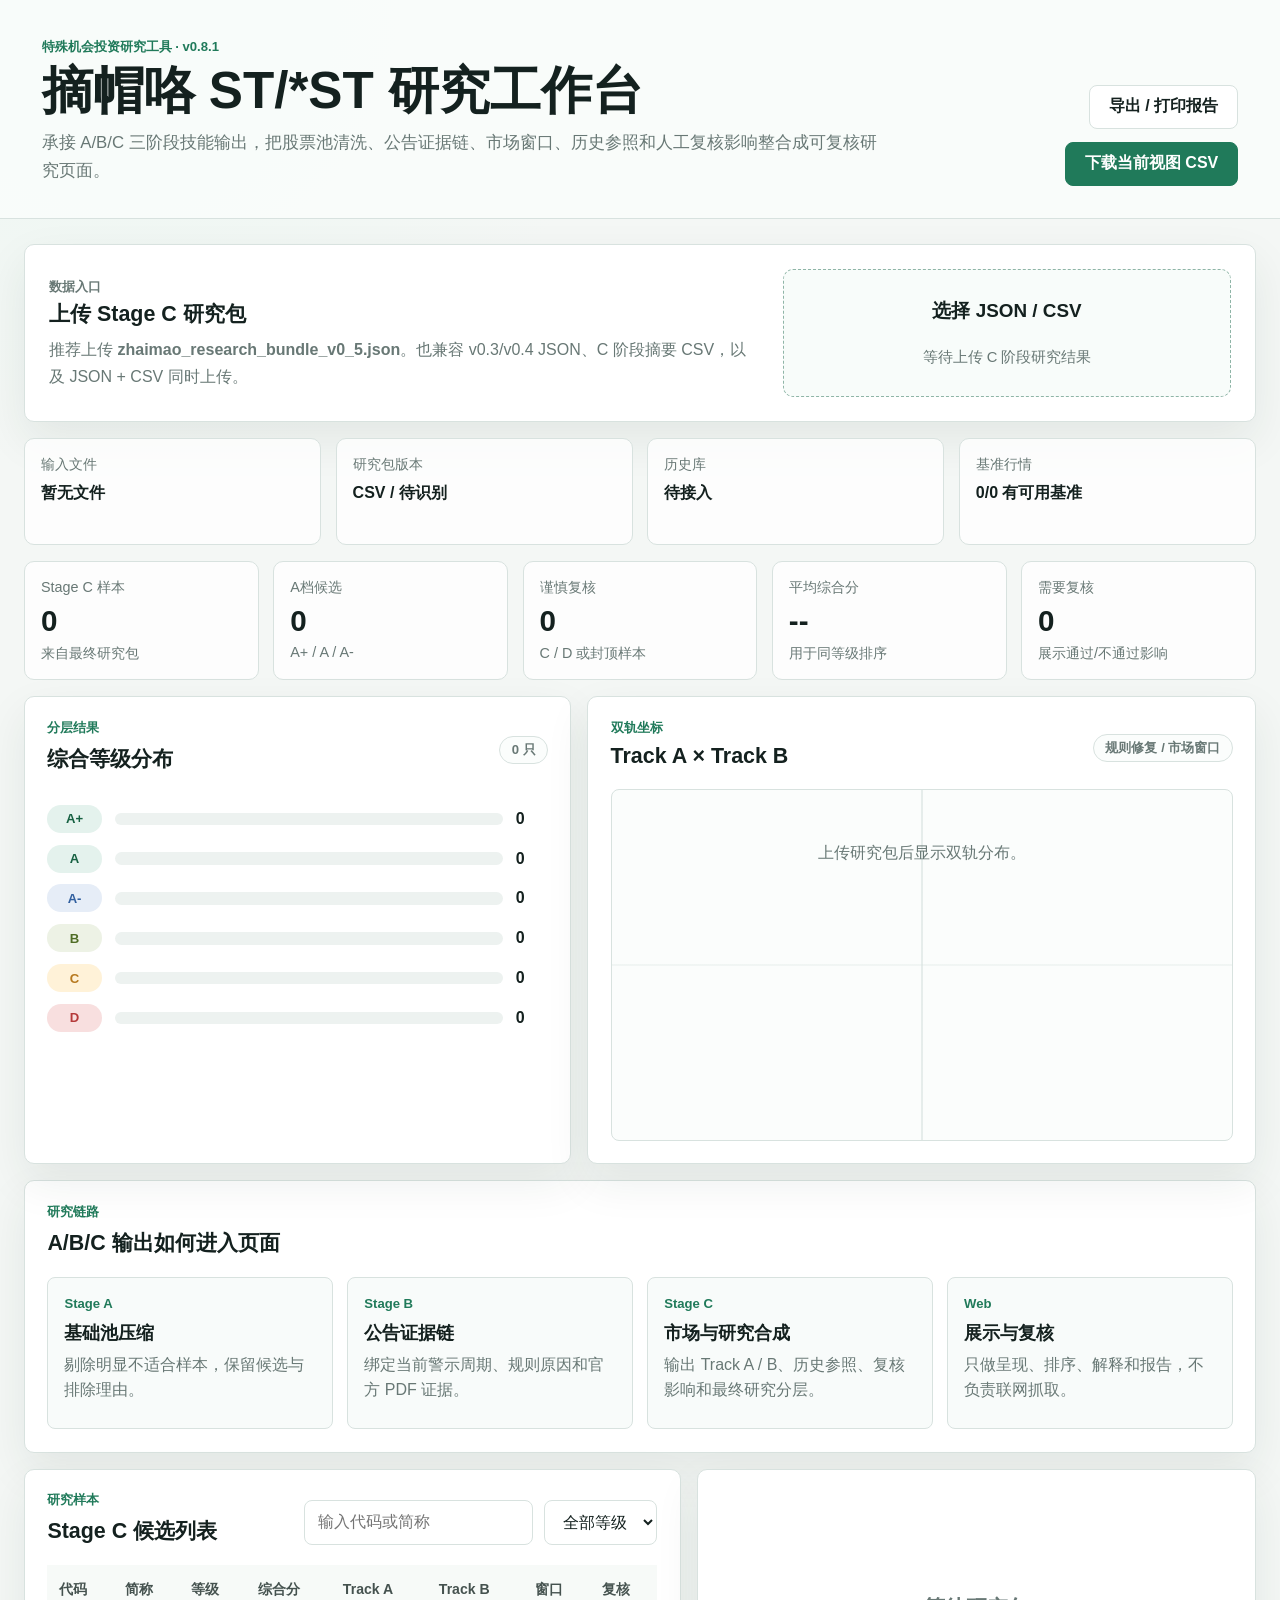
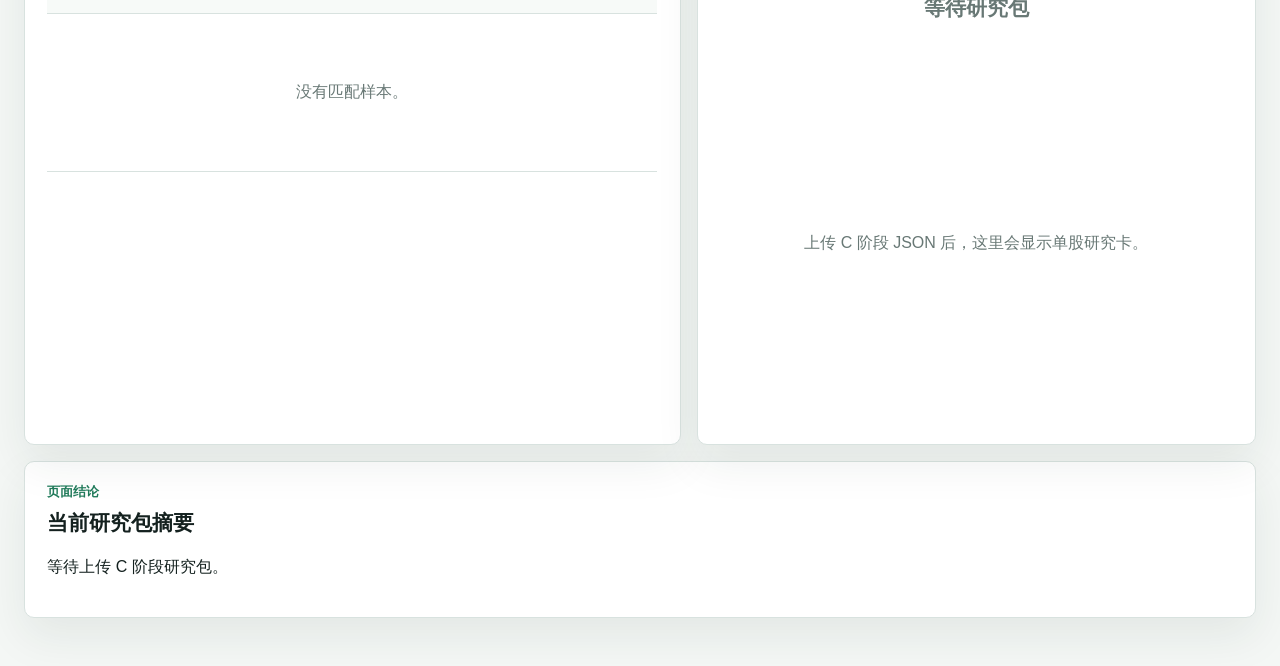
==== commit a9ca776e: "Update Stage C research dashboard" ====
--- a/index.html
+++ b/index.html
@@ -4,12 +4,12 @@
     <meta charset="UTF-8" />
     <meta name="viewport" content="width=device-width, initial-scale=1.0" />
     <title>摘帽咯 ST/*ST 研究工作台</title>
-    <link rel="stylesheet" href="./styles.css?v=20260624-v7" />
+    <link rel="stylesheet" href="./styles.css?v=20260625-v8-1" />
   </head>
   <body>
     <header class="app-header">
       <div>
-        <p class="eyebrow">特殊机会投资研究工具 · v0.7</p>
+        <p class="eyebrow">特殊机会投资研究工具 · v0.8.1</p>
         <h1>摘帽咯 ST/*ST 研究工作台</h1>
         <p class="header-copy">
           承接 A/B/C 三阶段技能输出，把股票池清洗、公告证据链、市场窗口、历史参照和人工复核影响整合成可复核研究页面。
@@ -27,7 +27,7 @@
           <p class="section-kicker">数据入口</p>
           <h2>上传 Stage C 研究包</h2>
           <p>
-            推荐上传 <strong>zhaimao_research_bundle_v0_4.json</strong>。也兼容 v0.3 JSON、C 阶段摘要 CSV，以及 JSON + CSV 同时上传。
+            推荐上传 <strong>zhaimao_research_bundle_v0_5.json</strong>。也兼容 v0.3/v0.4 JSON、C 阶段摘要 CSV，以及 JSON + CSV 同时上传。
           </p>
         </div>
         <label class="upload-box" for="researchInput">
@@ -145,6 +145,6 @@
       </section>
     </main>
 
-    <script src="./main.js?v=20260624-v7"></script>
+    <script src="./main.js?v=20260625-v8-1"></script>
   </body>
 </html>
--- a/styles.css
+++ b/styles.css
@@ -603,6 +603,59 @@
   grid-template-columns: repeat(2, minmax(0, 1fr));
 }
 
+.evidence-impact {
+  display: grid;
+  grid-template-columns: minmax(0, 0.95fr) minmax(0, 1.25fr);
+  gap: 0.85rem;
+  margin-top: 1rem;
+  padding: 1rem;
+  border: 1px solid #ead29a;
+  border-left: 4px solid var(--amber);
+  border-radius: 10px;
+  background: #fffaf0;
+}
+
+.evidence-impact.ok {
+  border-color: #b6d9ca;
+  border-left-color: var(--green);
+  background: #f2faf6;
+}
+
+.evidence-impact strong {
+  display: block;
+  margin-bottom: 0.35rem;
+}
+
+.evidence-impact p {
+  margin-bottom: 0;
+  color: var(--muted);
+  line-height: 1.6;
+}
+
+.gap-list {
+  display: grid;
+  grid-template-columns: repeat(2, minmax(0, 1fr));
+  gap: 0.55rem;
+}
+
+.gap-list span {
+  display: block;
+  padding: 0.65rem;
+  border: 1px solid rgba(183, 121, 31, 0.25);
+  border-radius: 8px;
+  background: #fff;
+  color: #6d4b15;
+  font-weight: 800;
+}
+
+.gap-list small {
+  display: block;
+  margin-top: 0.25rem;
+  color: var(--muted);
+  font-weight: 500;
+  line-height: 1.45;
+}
+
 .signal-grid {
   grid-template-columns: repeat(3, minmax(0, 1fr));
   margin: 0.8rem 0 1rem;
@@ -739,6 +792,262 @@
 .report-copy {
   color: var(--muted);
   line-height: 1.75;
+}
+
+.research-grid {
+  display: grid;
+  gap: 0.9rem;
+  margin-top: 1rem;
+}
+
+.research-grid.two {
+  grid-template-columns: repeat(2, minmax(0, 1fr));
+}
+
+.research-block {
+  margin-top: 1rem;
+  padding: 1rem;
+  border: 1px solid var(--line);
+  border-radius: 10px;
+  background: #fbfdfc;
+}
+
+.research-block.compact {
+  margin-top: 0;
+}
+
+.executive-block {
+  display: grid;
+  grid-template-columns: minmax(0, 1fr) 8rem;
+  align-items: center;
+  gap: 1rem;
+  background: linear-gradient(135deg, #eff8f4, #f8fcfa);
+}
+
+.executive-block h3 {
+  font-size: 1.22rem;
+}
+
+.executive-block p {
+  margin-bottom: 0;
+  color: var(--muted);
+  line-height: 1.7;
+}
+
+.confidence-card {
+  display: grid;
+  place-items: center;
+  min-height: 6rem;
+  border: 1px solid var(--line);
+  border-radius: 8px;
+  background: #fff;
+  text-align: center;
+}
+
+.confidence-card span,
+.final-view span,
+.metric-table span,
+.market-metric span {
+  color: var(--muted);
+  font-size: 0.82rem;
+  font-weight: 800;
+}
+
+.confidence-card strong {
+  margin-top: 0.35rem;
+  color: var(--green);
+  font-size: 1.4rem;
+}
+
+.block-head {
+  display: flex;
+  align-items: flex-start;
+  justify-content: space-between;
+  gap: 1rem;
+  margin-bottom: 0.75rem;
+}
+
+.fact-list,
+.timeline-item ul,
+.final-view ul {
+  margin: 0.55rem 0 0;
+  padding-left: 1.1rem;
+}
+
+.fact-list li,
+.timeline-item li,
+.final-view li {
+  margin: 0.35rem 0;
+  line-height: 1.55;
+}
+
+.source-line {
+  margin: 0.75rem 0 0;
+  color: var(--muted);
+  font-size: 0.86rem;
+  line-height: 1.5;
+}
+
+.source-line a,
+.timeline-item a {
+  color: var(--green);
+  font-weight: 750;
+  text-decoration: none;
+}
+
+.check-row {
+  display: grid;
+  grid-template-columns: 0.85rem minmax(0, 1fr);
+  gap: 0.65rem;
+  padding: 0.75rem 0;
+  border-bottom: 1px solid var(--line);
+}
+
+.check-row:last-child {
+  border-bottom: 0;
+}
+
+.check-row p,
+.check-row small {
+  margin: 0.25rem 0 0;
+  color: var(--muted);
+  line-height: 1.5;
+}
+
+.check-dot {
+  width: 0.7rem;
+  height: 0.7rem;
+  margin-top: 0.35rem;
+  border-radius: 50%;
+  background: var(--amber);
+}
+
+.check-dot.ok {
+  background: var(--green);
+}
+
+.check-dot.active {
+  background: var(--blue);
+}
+
+.check-dot.bad {
+  background: var(--red);
+}
+
+.check-dot.pending {
+  background: var(--amber);
+}
+
+.timeline-item {
+  padding: 0.85rem 0;
+  border-bottom: 1px solid var(--line);
+}
+
+.timeline-item:last-child {
+  border-bottom: 0;
+}
+
+.timeline-item span,
+.timeline-item em {
+  display: block;
+  color: var(--muted);
+  font-size: 0.82rem;
+  font-style: normal;
+}
+
+.timeline-item strong {
+  display: block;
+  margin: 0.25rem 0;
+  line-height: 1.45;
+}
+
+.metric-table,
+.market-metrics {
+  display: grid;
+  gap: 0.65rem;
+}
+
+.metric-table {
+  grid-template-columns: repeat(2, minmax(0, 1fr));
+}
+
+.metric-table > div,
+.market-metric {
+  min-height: 5.4rem;
+  padding: 0.75rem;
+  border: 1px solid var(--line);
+  border-radius: 8px;
+  background: #fff;
+}
+
+.metric-table strong,
+.market-metric strong {
+  display: block;
+  margin: 0.35rem 0;
+  font-size: 1.12rem;
+}
+
+.metric-table small,
+.market-metric small {
+  color: var(--muted);
+  line-height: 1.45;
+}
+
+.market-metrics {
+  grid-template-columns: repeat(5, minmax(0, 1fr));
+  margin-top: 0.85rem;
+}
+
+.missing-box {
+  margin-top: 0.85rem;
+  padding: 0.85rem;
+  border-left: 4px solid var(--amber);
+  border-radius: 8px;
+  background: var(--amber-soft);
+  color: #6d4b15;
+  line-height: 1.6;
+}
+
+.tag-row {
+  display: flex;
+  flex-wrap: wrap;
+  gap: 0.45rem;
+  margin-top: 0.75rem;
+}
+
+.tag-row span {
+  padding: 0.25rem 0.55rem;
+  border-radius: 999px;
+  background: var(--amber-soft);
+  color: var(--amber);
+  font-size: 0.8rem;
+  font-weight: 800;
+}
+
+.final-view {
+  display: grid;
+  grid-template-columns: 0.8fr 1.2fr 1.2fr;
+  gap: 0.8rem;
+}
+
+.final-view > div {
+  padding: 0.85rem;
+  border: 1px solid var(--line);
+  border-radius: 8px;
+  background: #fff;
+}
+
+.final-view strong {
+  display: block;
+  margin: 0.4rem 0;
+  font-size: 1.12rem;
+}
+
+.empty-state.small {
+  min-height: 4rem;
+  place-items: start;
+  text-align: left;
+  line-height: 1.6;
 }
 
 .report-summary {
@@ -820,6 +1129,8 @@
   .health-strip,
   .metric-grid,
   .pipeline,
+  .market-metrics,
+  .gap-list,
   .top-list {
     grid-template-columns: repeat(2, minmax(0, 1fr));
   }
@@ -841,12 +1152,19 @@
   .health-strip,
   .metric-grid,
   .pipeline,
-  .score-grid,
-  .signal-grid,
-  .review-list,
-  .case-columns,
-  .subsection.split,
-  .top-list {
+    .score-grid,
+    .signal-grid,
+    .review-list,
+    .research-grid.two,
+    .evidence-impact,
+    .gap-list,
+    .metric-table,
+    .market-metrics,
+    .final-view,
+    .executive-block,
+    .case-columns,
+    .subsection.split,
+    .top-list {
     grid-template-columns: 1fr;
   }
 
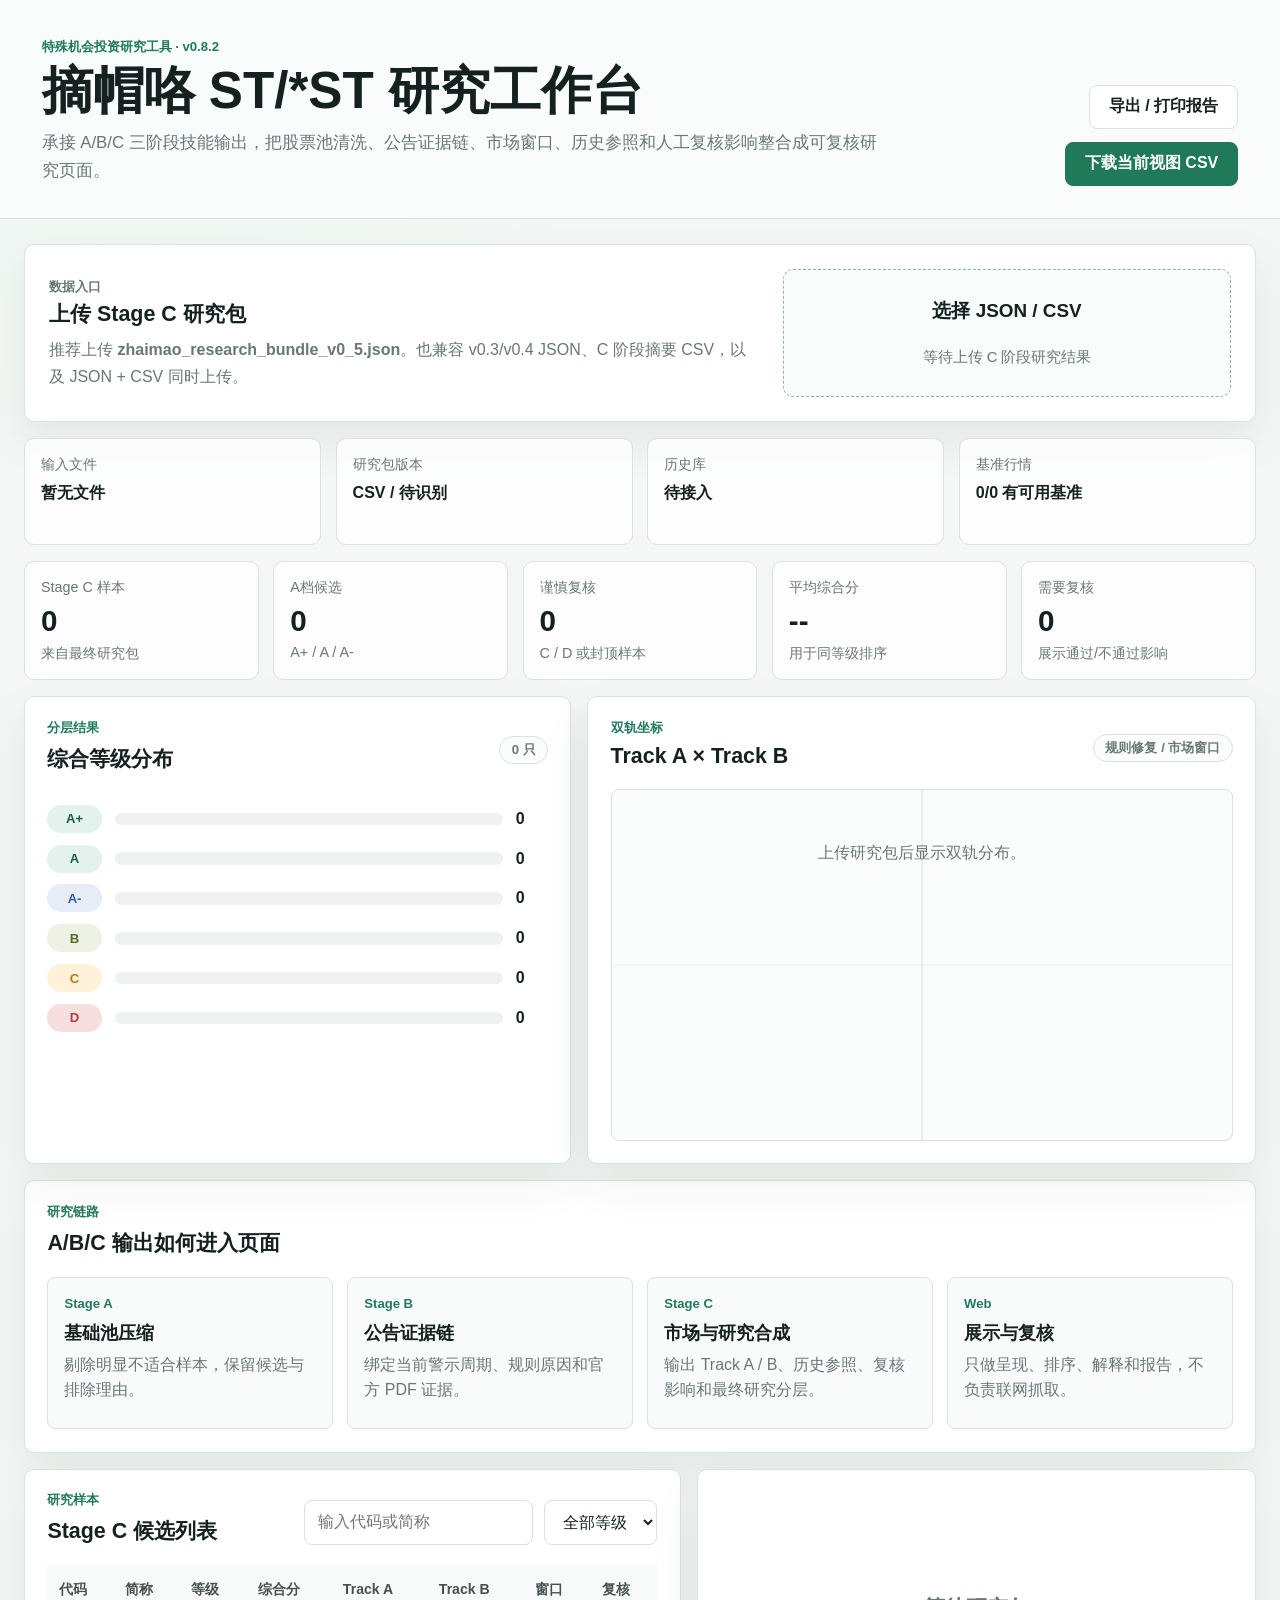
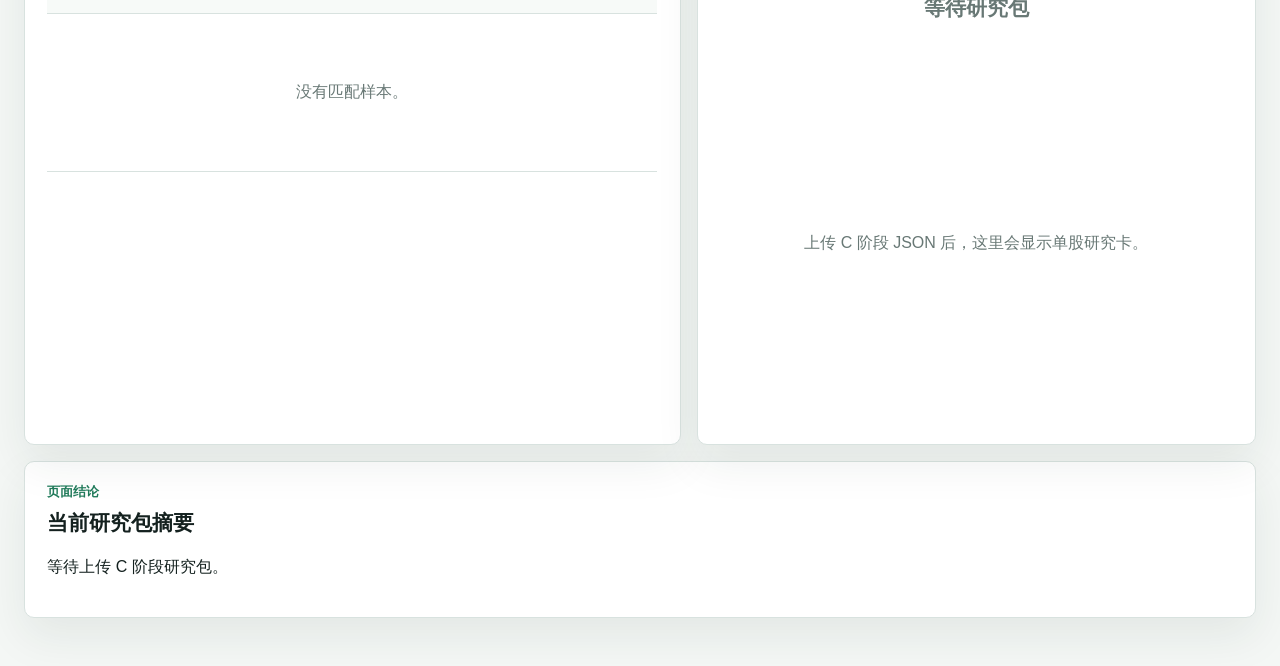
==== commit a17d786e: "Update web v0.8.1" ====
--- a/index.html
+++ b/index.html
@@ -4,12 +4,12 @@
     <meta charset="UTF-8" />
     <meta name="viewport" content="width=device-width, initial-scale=1.0" />
     <title>摘帽咯 ST/*ST 研究工作台</title>
-    <link rel="stylesheet" href="./styles.css?v=20260625-v8-1" />
+    <link rel="stylesheet" href="./styles.css?v=20260625-v8-2" />
   </head>
   <body>
     <header class="app-header">
       <div>
-        <p class="eyebrow">特殊机会投资研究工具 · v0.8.1</p>
+        <p class="eyebrow">特殊机会投资研究工具 · v0.8.2</p>
         <h1>摘帽咯 ST/*ST 研究工作台</h1>
         <p class="header-copy">
           承接 A/B/C 三阶段技能输出，把股票池清洗、公告证据链、市场窗口、历史参照和人工复核影响整合成可复核研究页面。
@@ -145,6 +145,6 @@
       </section>
     </main>
 
-    <script src="./main.js?v=20260625-v8-1"></script>
+    <script src="./main.js?v=20260625-v8-2"></script>
   </body>
 </html>
--- a/styles.css
+++ b/styles.css
@@ -382,9 +382,27 @@
 .quadrant {
   position: absolute;
   color: var(--muted);
-  font-size: 0.78rem;
   font-weight: 700;
   pointer-events: none;
+}
+
+.axis-label {
+  font-size: 0.74rem;
+  line-height: 1.2;
+  padding: 0.18rem 0.45rem;
+  border-radius: 999px;
+  background: rgba(244, 247, 245, 0.92);
+}
+
+.quadrant {
+  font-size: 0.74rem;
+  line-height: 1.2;
+  max-width: 9rem;
+  padding: 0.22rem 0.5rem;
+  border: 1px solid rgba(216, 226, 223, 0.9);
+  border-radius: 999px;
+  background: rgba(255, 255, 255, 0.88);
+  white-space: nowrap;
 }
 
 .axis-label.x {
@@ -404,7 +422,7 @@
 
 .quadrant.q2 {
   left: 0.8rem;
-  top: 0.8rem;
+  top: 2.45rem;
 }
 
 .quadrant.q3 {
@@ -414,7 +432,7 @@
 
 .quadrant.q4 {
   right: 0.8rem;
-  bottom: 0.8rem;
+  bottom: 2.2rem;
 }
 
 .pipeline-panel,
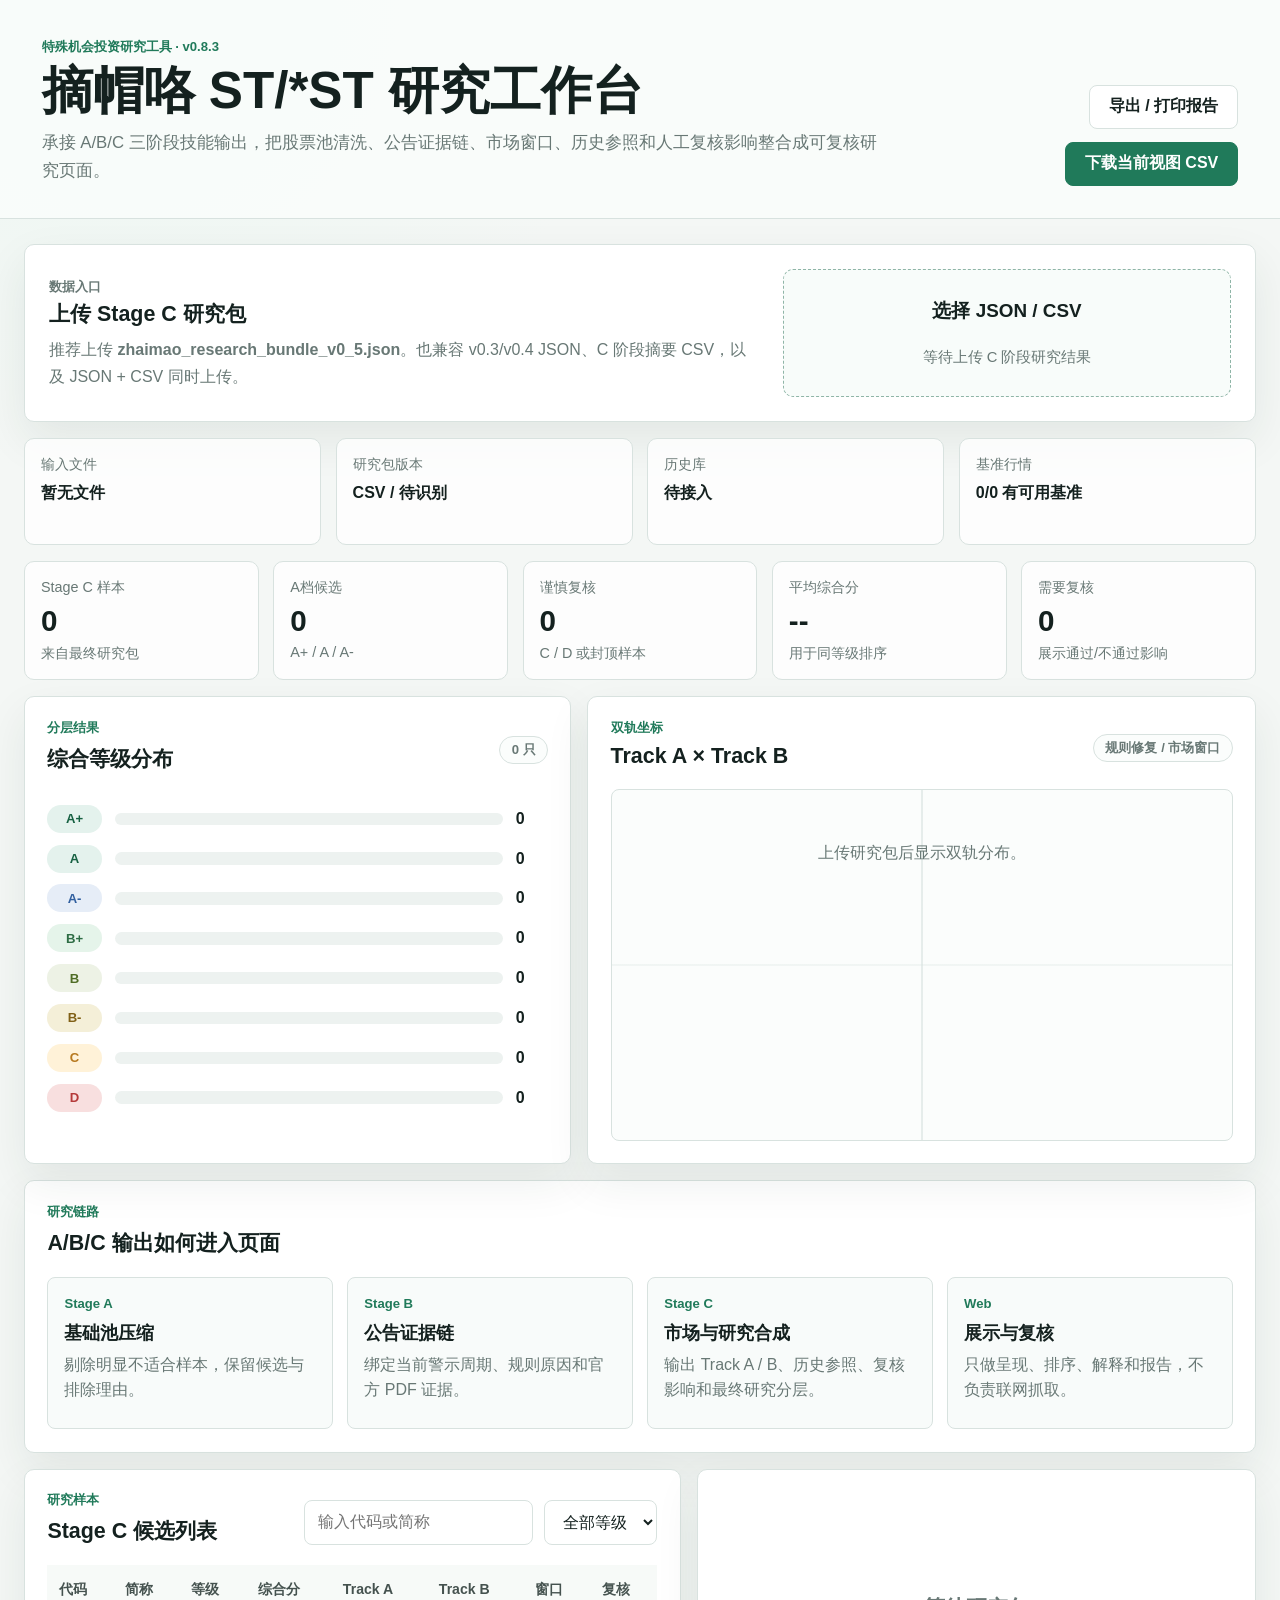
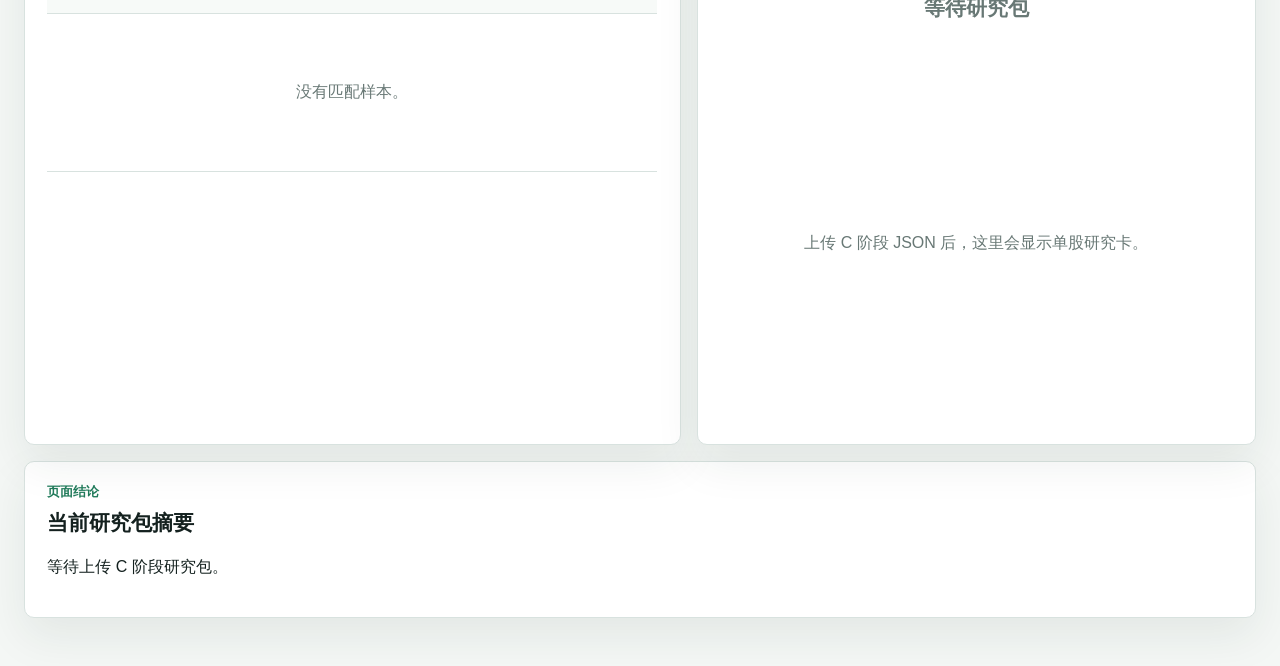
==== commit f7fef9a9: "Update zhaimao web" ====
--- a/index.html
+++ b/index.html
@@ -4,12 +4,12 @@
     <meta charset="UTF-8" />
     <meta name="viewport" content="width=device-width, initial-scale=1.0" />
     <title>摘帽咯 ST/*ST 研究工作台</title>
-    <link rel="stylesheet" href="./styles.css?v=20260625-v8-2" />
+    <link rel="stylesheet" href="./styles.css?v=20260625-v8-3" />
   </head>
   <body>
     <header class="app-header">
       <div>
-        <p class="eyebrow">特殊机会投资研究工具 · v0.8.2</p>
+        <p class="eyebrow">特殊机会投资研究工具 · v0.8.3</p>
         <h1>摘帽咯 ST/*ST 研究工作台</h1>
         <p class="header-copy">
           承接 A/B/C 三阶段技能输出，把股票池清洗、公告证据链、市场窗口、历史参照和人工复核影响整合成可复核研究页面。
@@ -145,6 +145,6 @@
       </section>
     </main>
 
-    <script src="./main.js?v=20260625-v8-2"></script>
+    <script src="./main.js?v=20260625-v8-3"></script>
   </body>
 </html>
--- a/styles.css
+++ b/styles.css
@@ -282,9 +282,19 @@
   color: var(--blue);
 }
 
+.grade-bplus {
+  background: #e5f4ea;
+  color: #2e6d45;
+}
+
 .grade-b {
   background: #edf2e5;
   color: #4f6d25;
+}
+
+.grade-bminus {
+  background: #f4efd8;
+  color: #806016;
 }
 
 .grade-c {
@@ -324,6 +334,14 @@
 
 .bar-fill.grade-aminus {
   background: var(--blue);
+}
+
+.bar-fill.grade-bplus {
+  background: #3f8f5f;
+}
+
+.bar-fill.grade-bminus {
+  background: #9b7a1f;
 }
 
 .bar-fill.grade-c {
@@ -366,8 +384,16 @@
   background: var(--blue);
 }
 
+.scatter-point.grade-bplus {
+  background: #3f8f5f;
+}
+
 .scatter-point.grade-b {
   background: #6a8d2c;
+}
+
+.scatter-point.grade-bminus {
+  background: #9b7a1f;
 }
 
 .scatter-point.grade-c {
@@ -619,6 +645,29 @@
 
 .score-grid {
   grid-template-columns: repeat(2, minmax(0, 1fr));
+}
+
+.grade-adjustment {
+  display: grid;
+  grid-template-columns: minmax(0, 0.9fr) minmax(0, 1.4fr);
+  gap: 0.85rem;
+  margin-top: 1rem;
+  padding: 1rem;
+  border: 1px solid #c8d8eb;
+  border-left: 4px solid var(--blue);
+  border-radius: 10px;
+  background: #f5f9ff;
+}
+
+.grade-adjustment strong {
+  display: block;
+  margin-bottom: 0.35rem;
+}
+
+.grade-adjustment p {
+  margin-bottom: 0;
+  color: var(--muted);
+  line-height: 1.6;
 }
 
 .evidence-impact {
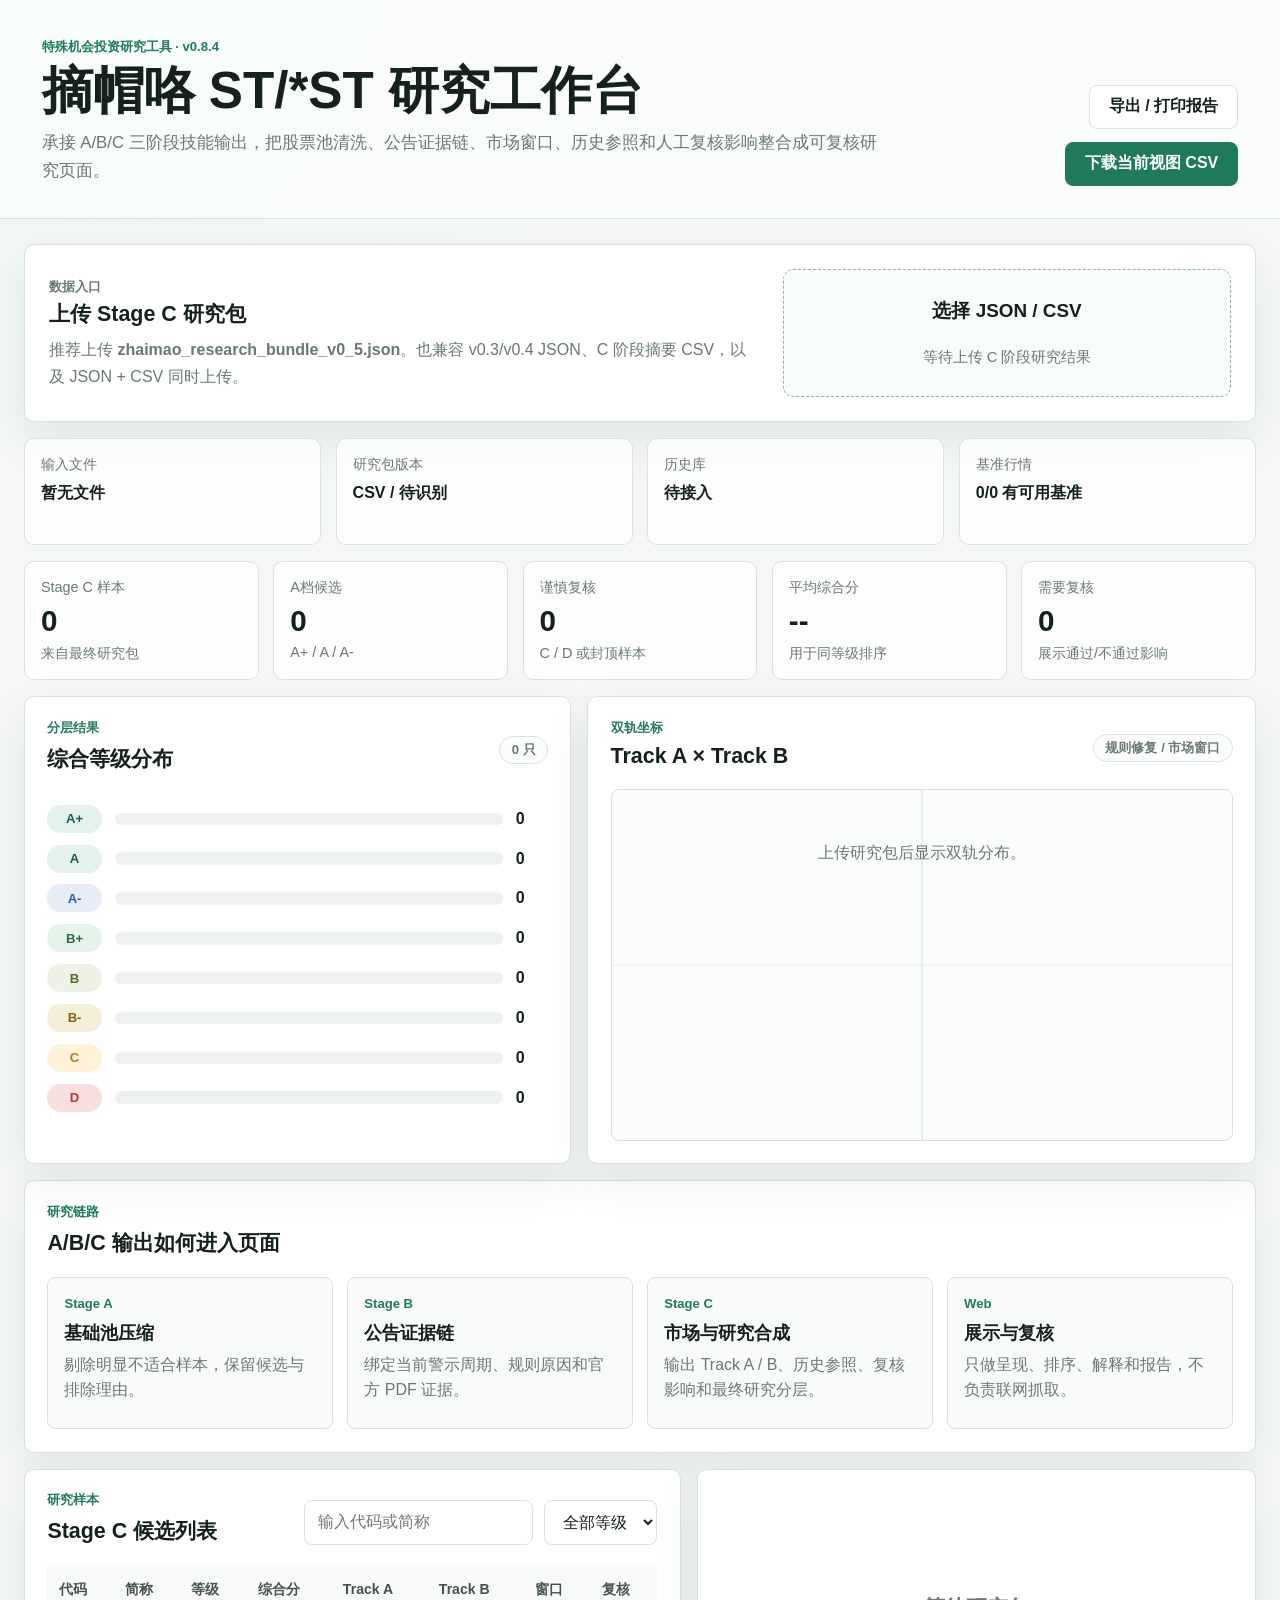
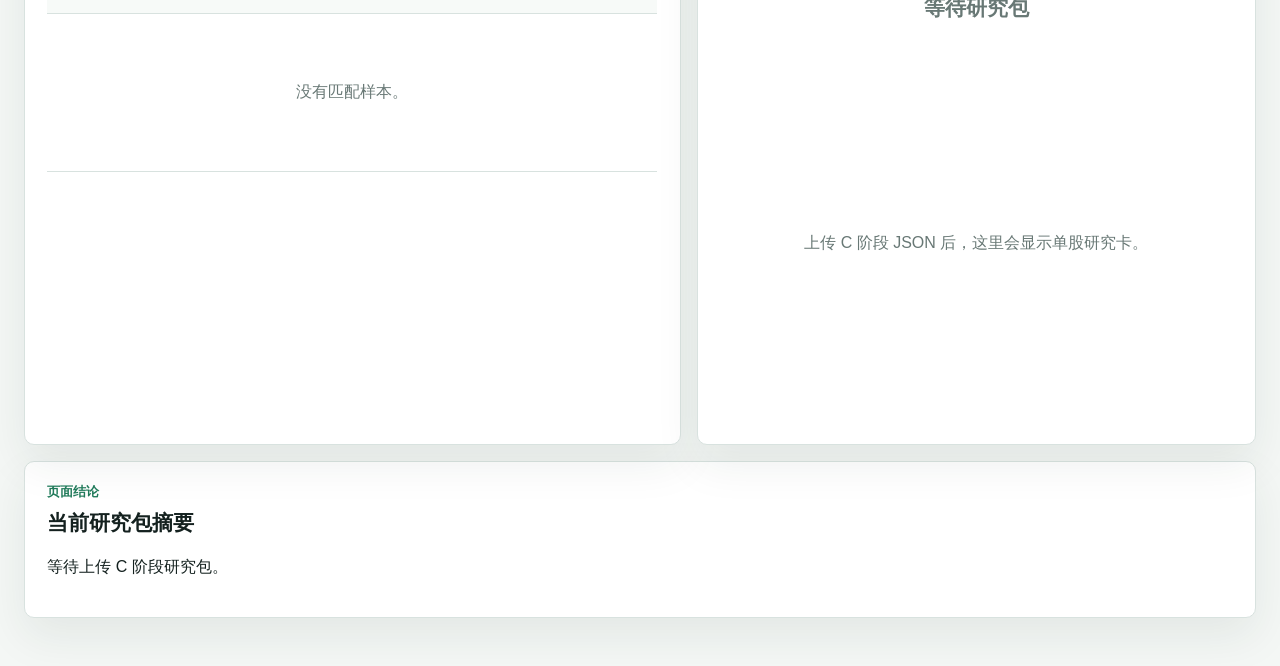
==== commit 6f3758cb: "Fix research dashboard display" ====
--- a/index.html
+++ b/index.html
@@ -4,12 +4,12 @@
     <meta charset="UTF-8" />
     <meta name="viewport" content="width=device-width, initial-scale=1.0" />
     <title>摘帽咯 ST/*ST 研究工作台</title>
-    <link rel="stylesheet" href="./styles.css?v=20260625-v8-3" />
+    <link rel="stylesheet" href="./styles.css?v=20260625-v8-4" />
   </head>
   <body>
     <header class="app-header">
       <div>
-        <p class="eyebrow">特殊机会投资研究工具 · v0.8.3</p>
+        <p class="eyebrow">特殊机会投资研究工具 · v0.8.4</p>
         <h1>摘帽咯 ST/*ST 研究工作台</h1>
         <p class="header-copy">
           承接 A/B/C 三阶段技能输出，把股票池清洗、公告证据链、市场窗口、历史参照和人工复核影响整合成可复核研究页面。
@@ -145,6 +145,6 @@
       </section>
     </main>
 
-    <script src="./main.js?v=20260625-v8-3"></script>
+    <script src="./main.js?v=20260625-v8-4"></script>
   </body>
 </html>
--- a/styles.css
+++ b/styles.css
@@ -356,6 +356,7 @@
   position: relative;
   height: 22rem;
   margin: 0 1.4rem 1.4rem;
+  overflow: hidden;
   border: 1px solid var(--line);
   border-radius: 8px;
   background:
@@ -442,8 +443,8 @@
 }
 
 .quadrant.q1 {
-  right: 0.8rem;
-  top: 0.8rem;
+  right: 1rem;
+  top: 0.55rem;
 }
 
 .quadrant.q2 {
@@ -457,8 +458,8 @@
 }
 
 .quadrant.q4 {
-  right: 0.8rem;
-  bottom: 2.2rem;
+  right: 1rem;
+  bottom: 0.9rem;
 }
 
 .pipeline-panel,
